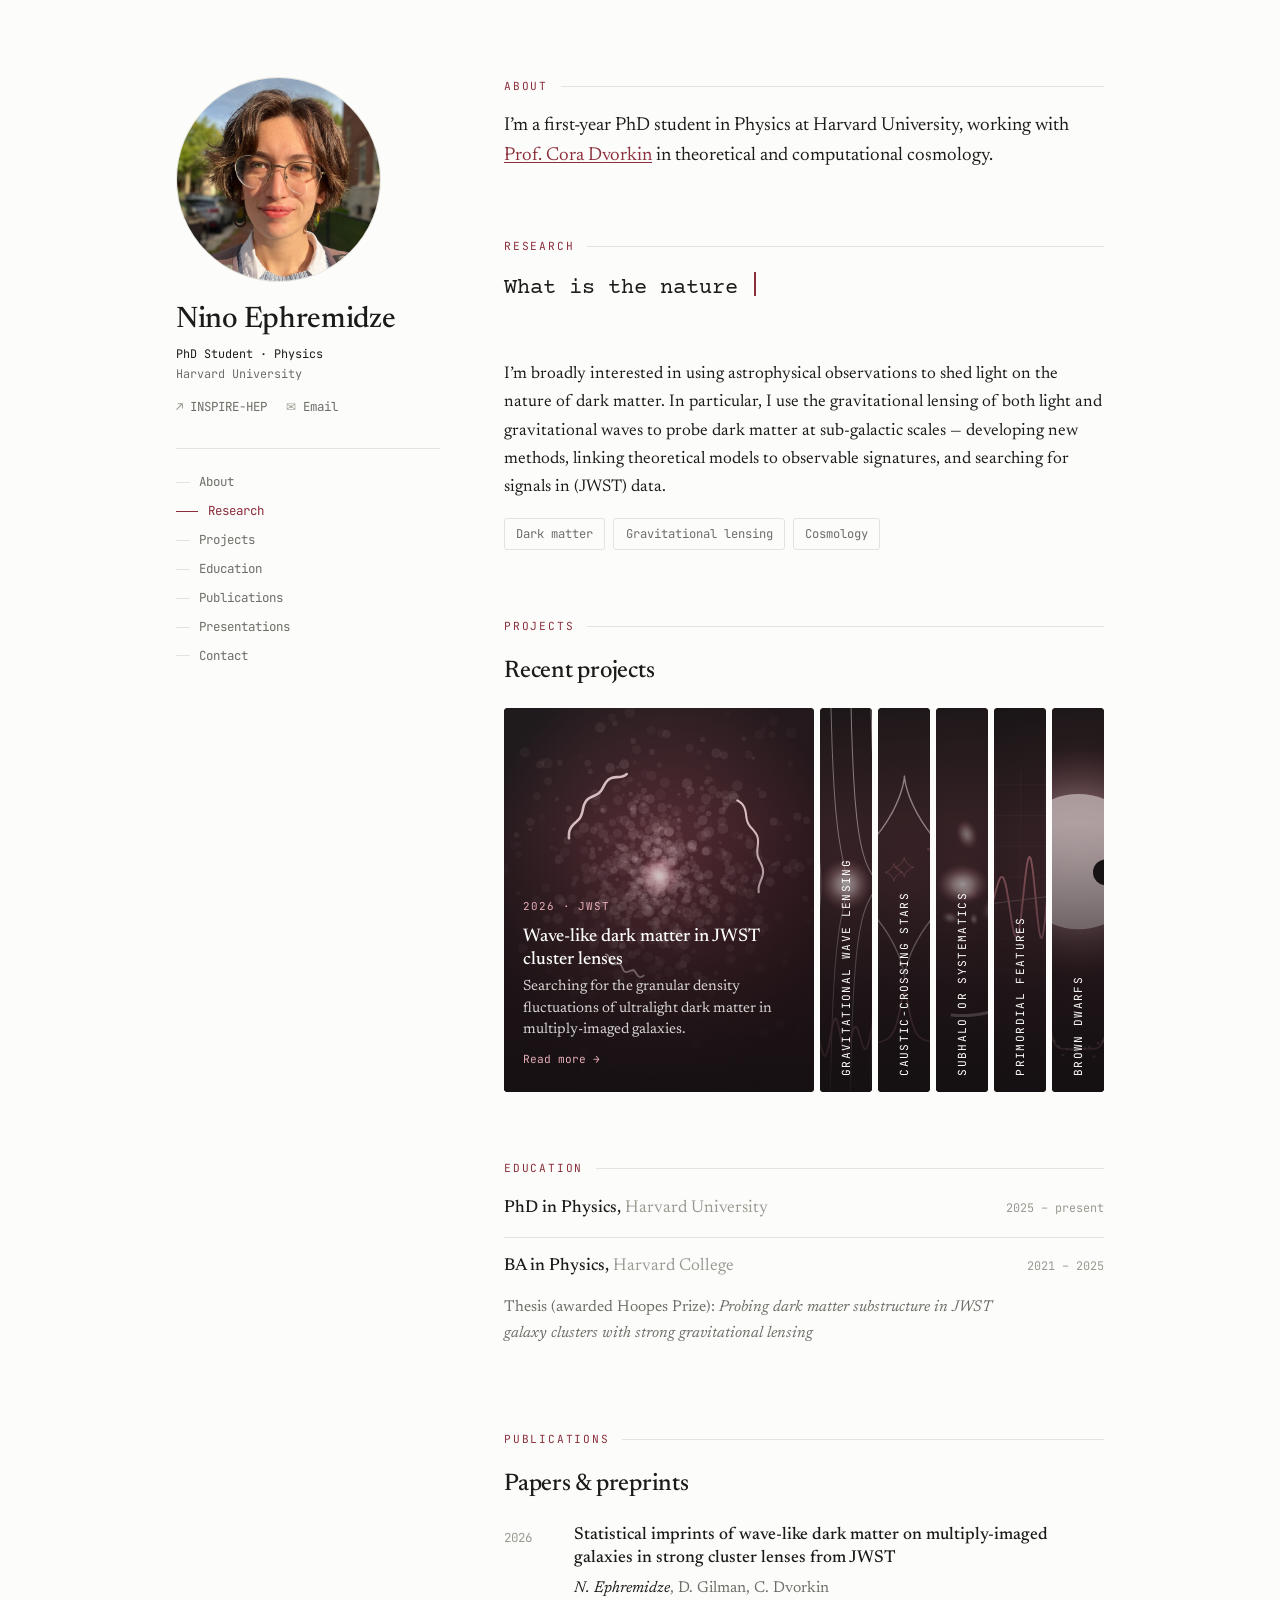
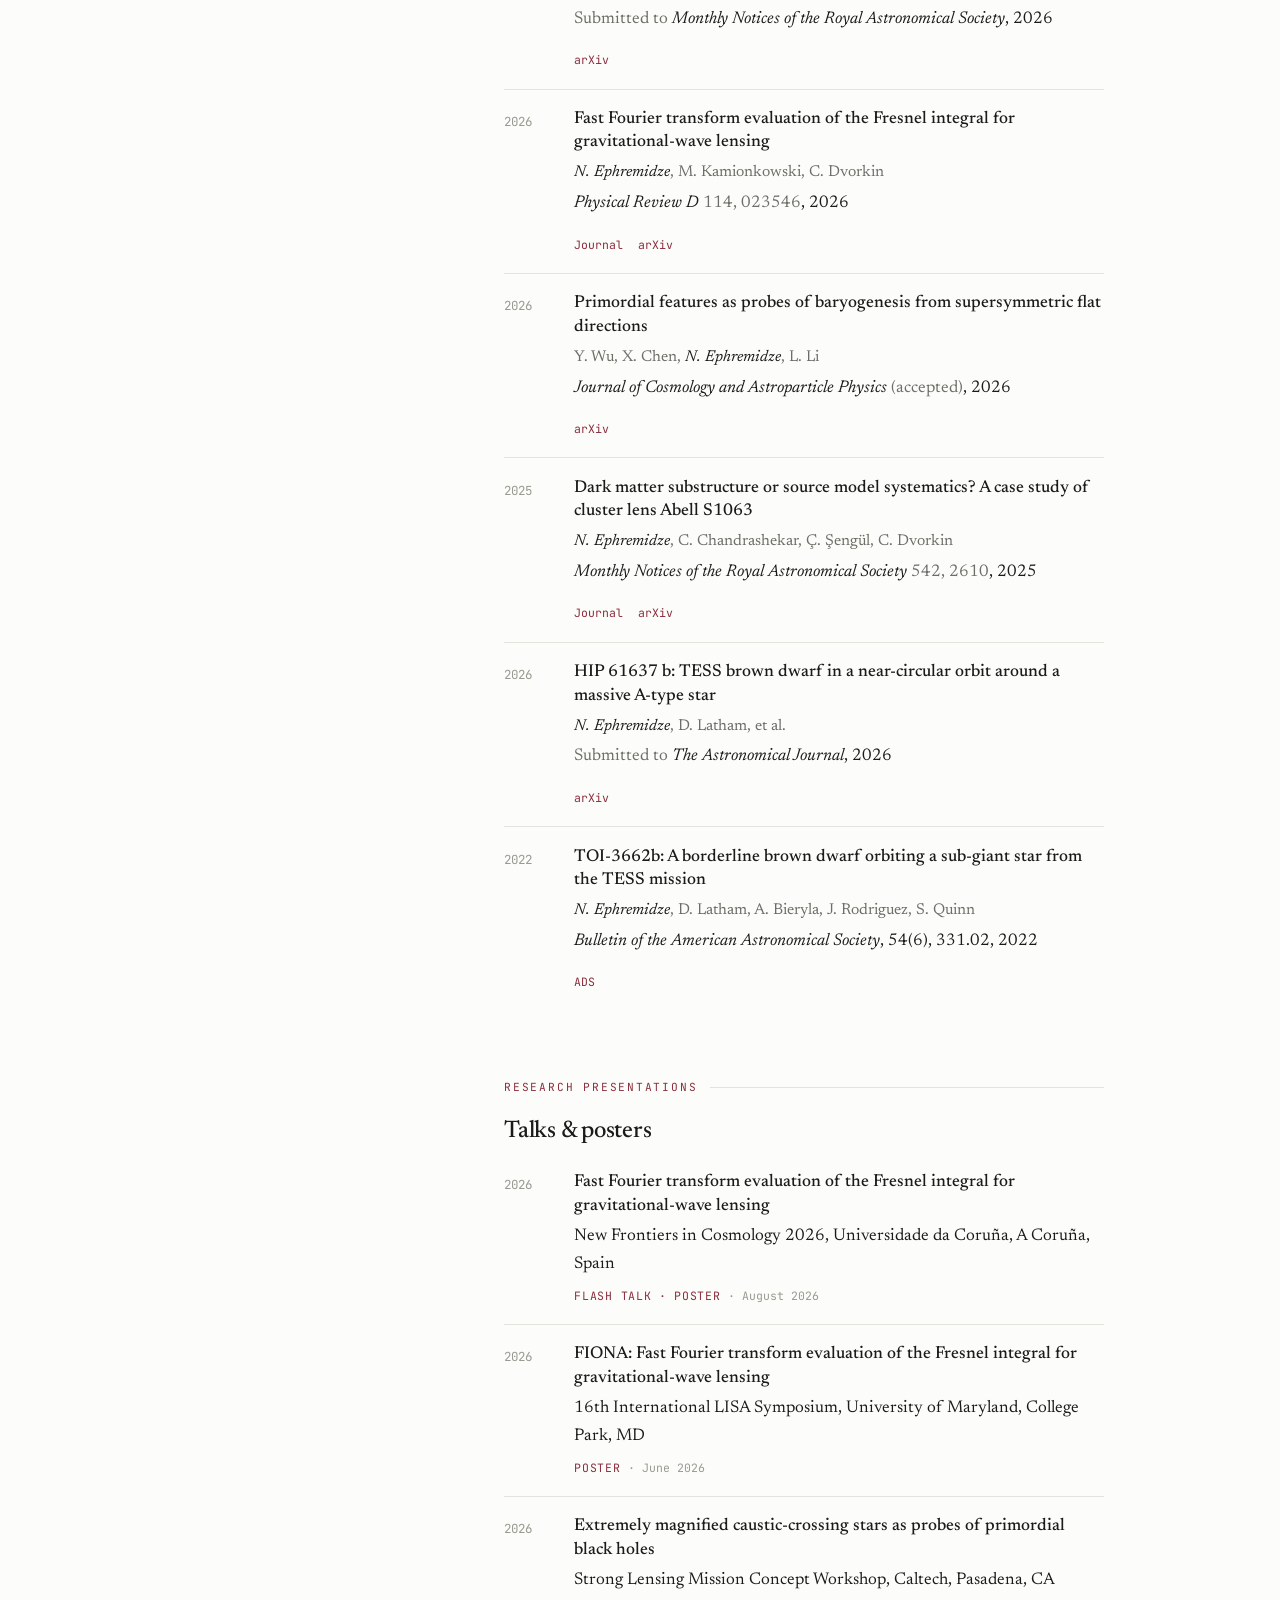
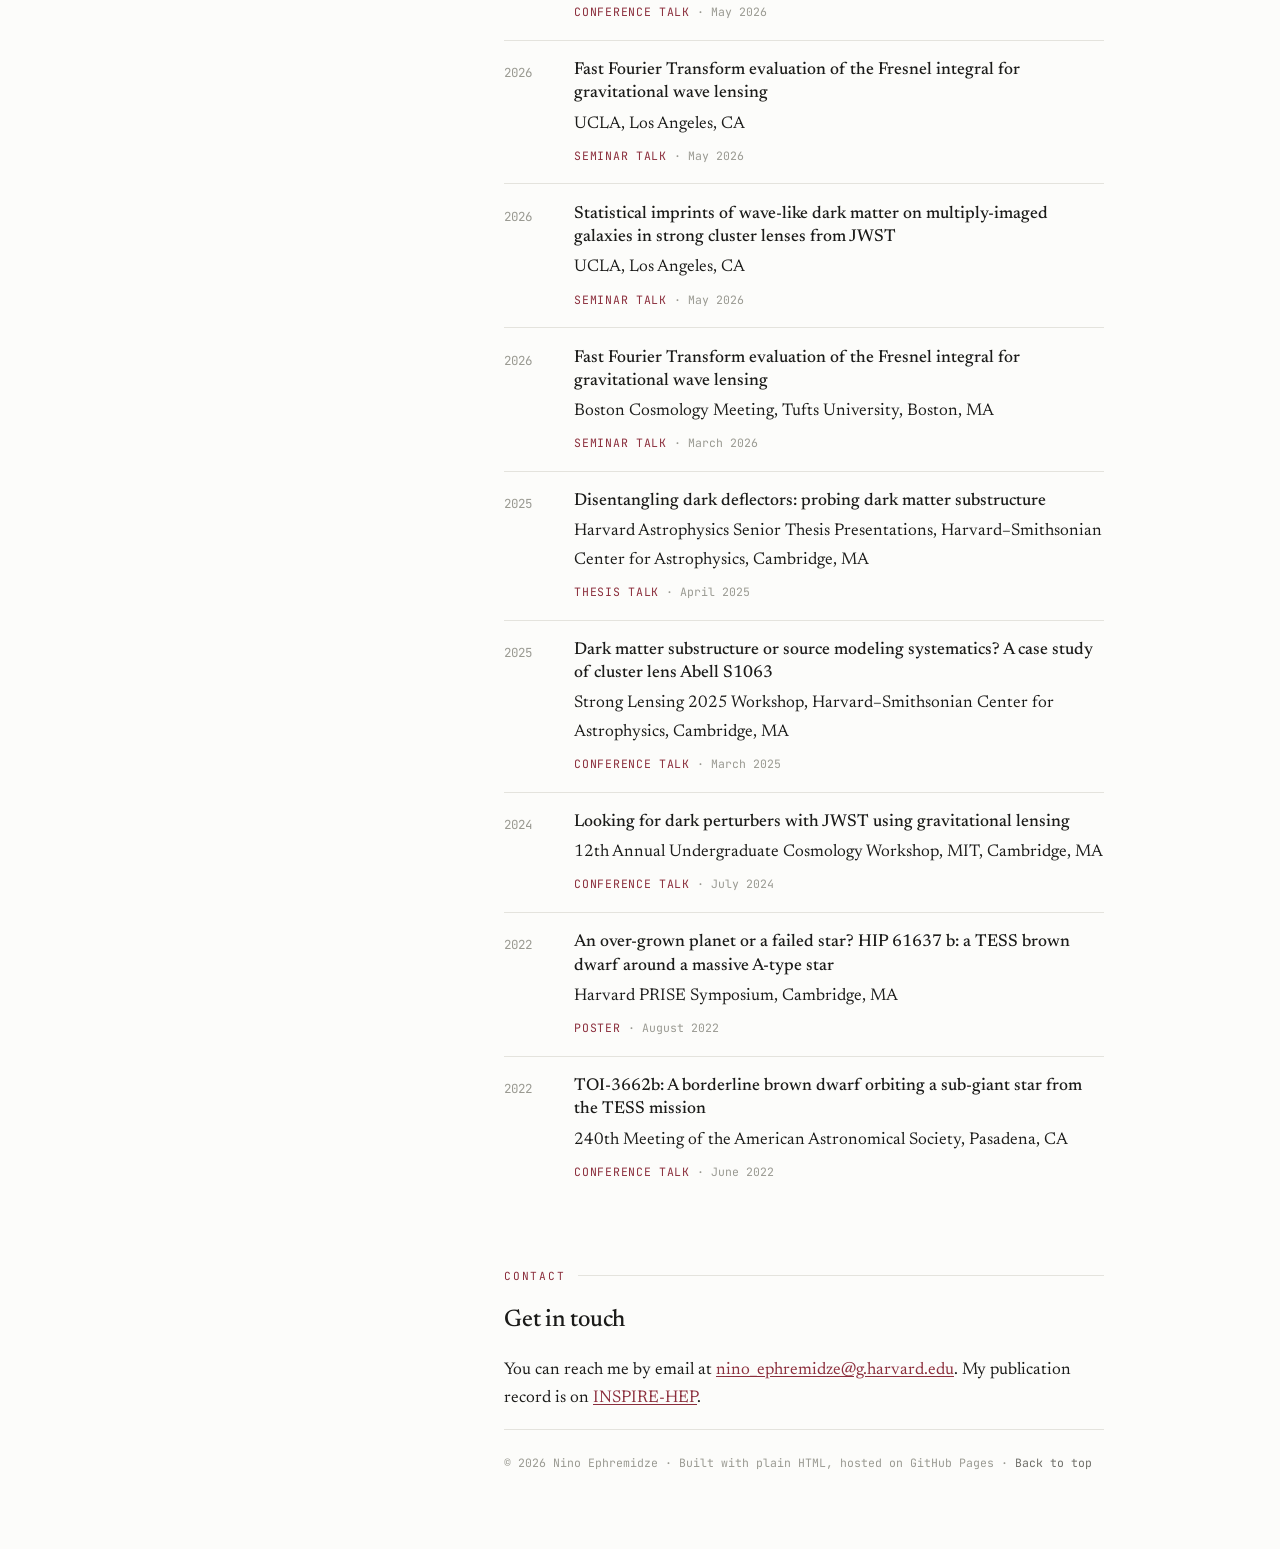
==== index.html @ 99cc33fd "Spell out gravitational wave lensing panel label Co-Authored-By: Claude Opus 5.5 <noreply@anthropic." ====
<!DOCTYPE html>
<!--
  ============================================================
  ACADEMIC WEBSITE  —  Nino Ephremidze
  Single-file, zero build step. Drop into a GitHub Pages repo.
  Search for "EDIT:" to find anything you may want to change.
  ============================================================
-->
<html lang="en">
<head>
<meta charset="utf-8">
<meta name="viewport" content="width=device-width, initial-scale=1">
<title>Nino Ephremidze</title>
<meta name="description" content="Nino Ephremidze — PhD student in Physics at Harvard University. Research in theoretical and computational cosmology: gravitational lensing, dark matter, and the early universe.">

<link rel="preconnect" href="https://fonts.googleapis.com">
<link rel="preconnect" href="https://fonts.gstatic.com" crossorigin>
<link href="https://fonts.googleapis.com/css2?family=Newsreader:ital,opsz,wght@0,6..72,400;0,6..72,500;0,6..72,600;1,6..72,400;1,6..72,500&family=JetBrains+Mono:wght@400;500&family=Courier+Prime:wght@400;700&display=swap" rel="stylesheet">

<style>
  :root{
    --paper:   #FCFCFA;
    --ink:     #1B1B19;
    --muted:   #6E6E68;
    --faint:   #9A9A92;
    --line:    #E4E3DD;
    --accent:  #8B2E3C;            /* garnet — change this to recolour the whole site */
    --accent-soft: rgba(139,46,60,.07);

    --serif: "Newsreader", Georgia, "Times New Roman", serif;
    --mono:  "JetBrains Mono", ui-monospace, "SFMono-Regular", Menlo, monospace;
    --type:  "Courier Prime", "Courier New", Courier, ui-monospace, monospace;

    --measure: 39rem;
    --gap: clamp(2rem, 5vw, 4.5rem);
  }

  *{ box-sizing:border-box; }

  html{ scroll-behavior:smooth; }
  @media (prefers-reduced-motion: reduce){ html{ scroll-behavior:auto; } }

  body{
    margin:0;
    background:var(--paper);
    color:var(--ink);
    font-family:var(--serif);
    font-size:1.0625rem;
    line-height:1.66;
    font-optical-sizing:auto;
    -webkit-font-smoothing:antialiased;
    text-rendering:optimizeLegibility;
  }

  a{ color:inherit; }

  .skip{
    position:absolute; left:-999px; top:0;
    background:var(--ink); color:var(--paper);
    padding:.6rem 1rem; z-index:20; border-radius:0 0 4px 0;
  }
  .skip:focus{ left:0; }

  /* ---------- layout ---------- */
  .layout{
    max-width:64rem;
    margin:0 auto;
    padding:clamp(2.5rem,6vw,5rem) clamp(1.5rem,5vw,3rem);
    display:grid;
    grid-template-columns:16.5rem 1fr;
    gap:var(--gap);
    align-items:start;
  }

  /* ---------- sidebar ---------- */
  .sidebar{
    position:sticky;
    top:clamp(2.5rem,6vw,5rem);
  }

  .avatar{
    width:12.8rem; height:12.8rem;   /* sized to match the name text width */
    border-radius:50%;
    margin-bottom:1.4rem;
    background:var(--accent-soft);
    border:1px solid var(--line);
    display:grid; place-items:center;
    overflow:hidden;
    color:var(--accent);
    font-size:2.4rem; font-weight:500;
    letter-spacing:.02em;
  }
  /* EDIT: to use a real photo, add photo.jpg to your repo and replace the
     <div class="avatar">NE</div> below with:
     <img class="avatar" src="nino_photo.jpg" alt="Nino Ephremidze"> */
  .avatar img{ width:100%; height:100%; object-fit:cover; }

  .name{
    font-size:1.85rem;
    font-weight:500;
    line-height:1.12;
    margin:0 0 .55rem;
    letter-spacing:-.01em;
  }
  .role{
    font-family:var(--mono);
    font-size:.74rem;
    line-height:1.5;
    color:var(--ink);
    margin:0;
  }
  .affil{
    font-family:var(--mono);
    font-size:.74rem;
    line-height:1.5;
    color:var(--muted);
    margin:.15rem 0 0;
  }

  .nav{
    margin:1.9rem 0 1.6rem;
    border-top:1px solid var(--line);
    padding-top:1.3rem;
    display:flex; flex-direction:column; gap:.15rem;
  }
  .nav a{
    font-family:var(--mono);
    font-size:.78rem;
    text-decoration:none;
    color:var(--muted);
    padding:.18rem 0;
    display:flex; align-items:center; gap:.6rem;
    transition:color .18s ease;
  }
  .nav a::before{
    content:""; width:.85rem; height:1px;
    background:var(--line); transition:all .18s ease;
  }
  .nav a:hover{ color:var(--ink); }
  .nav a.is-active{ color:var(--accent); }
  .nav a.is-active::before{ width:1.4rem; background:var(--accent); }

  .links{
    margin-top:.8rem;
    display:flex; flex-flow:row wrap; gap:.6rem 1.2rem;
  }
  .links a{
    font-family:var(--mono);
    font-size:.78rem;
    text-decoration:none;
    color:var(--muted);
    transition:color .18s ease;
    width:fit-content;
  }
  .links a:hover{ color:var(--accent); }
  .links a span{ color:var(--faint); }

  .cv-btn{
    margin-top:.4rem !important;
    flex-basis:100%;
    color:var(--accent) !important;
    border:1px solid var(--accent);
    border-radius:3px;
    padding:.4rem .8rem !important;
    text-align:center;
    transition:background .18s ease, color .18s ease !important;
  }
  .cv-btn:hover{ background:var(--accent); color:var(--paper) !important; }

  /* ---------- content ---------- */
  .content{ min-width:0; max-width:var(--measure); }

  .section{ margin-bottom:clamp(3rem,6vw,4.2rem); }
  .section:last-of-type{ margin-bottom:1rem; }

  .eyebrow{
    font-family:var(--mono);
    font-size:.7rem;
    letter-spacing:.16em;
    text-transform:uppercase;
    color:var(--accent);
    margin:0 0 1rem;
    display:flex; align-items:center; gap:.8rem;
  }
  .eyebrow::after{
    content:""; flex:1; height:1px;
    background:var(--line);
  }

  .section h2{
    font-size:1.5rem; font-weight:500;
    letter-spacing:-.01em;
    margin:0 0 1rem;
  }

  .content p{ margin:0 0 1rem; }
  .content p:last-child{ margin-bottom:0; }
  .lead{ font-size:1.18rem; line-height:1.55; }

  .content a.inline{ color:var(--accent); text-underline-offset:2px; }

  /* ---------- typewriter hero ---------- */
  .typewriter{
    font-family:var(--type);
    font-size:clamp(1.05rem, 2.9vw, 1.35rem);
    line-height:1.5;
    color:var(--ink);
    margin:0 0 1.2rem;
    min-height:4.6rem;          /* reserve ~2 lines so the paragraph doesn't jump */
  }
  .tw-caret{
    display:inline-block;
    width:2px; height:1.1em;
    background:var(--accent);
    margin-left:3px; vertical-align:-0.16em;
    animation:tw-blink 1.05s steps(1) infinite;
  }
  @keyframes tw-blink{ 50%{ opacity:0; } }
  @media (prefers-reduced-motion: reduce){ .tw-caret{ display:none; } }

  .interests{
    list-style:none; margin:1rem 0 0; padding:0;
    display:flex; flex-wrap:wrap; gap:.5rem;
  }
  .interests li{
    font-family:var(--mono); font-size:.76rem;
    border:1px solid var(--line); border-radius:3px;
    padding:.3rem .7rem; color:var(--muted);
  }

  /* ---------- publications (typeset bibliography) ---------- */
  .pub{
    display:grid;
    grid-template-columns:3.2rem 1fr;
    gap:1.2rem;
    padding:1.15rem 0;
    border-top:1px solid var(--line);
  }
  .pub:first-of-type{ border-top:none; padding-top:.2rem; }
  .pub .year{
    font-family:var(--mono); font-size:.78rem;
    color:var(--faint); padding-top:.25rem;
  }
  .pub .title{
    font-size:1.08rem; font-weight:500; line-height:1.35;
    margin:0 0 .3rem;
  }
  .pub .authors{ color:var(--muted); font-size:.98rem; margin:0 0 .3rem; }
  .pub .authors .me{ color:var(--ink); font-style:italic; }
  .pub .venue{ font-style:italic; color:var(--ink); }
  .pub .status{ color:var(--muted); }
  .pub .pub-links{ margin-top:.45rem; display:flex; flex-wrap:wrap; gap:.9rem; }
  .pub .pub-links a{
    font-family:var(--mono); font-size:.72rem;
    text-decoration:none; color:var(--accent);
    border-bottom:1px solid transparent; transition:border-color .15s ease;
  }
  .pub .pub-links a:hover{ border-color:var(--accent); }

  /* ---------- talks (reuse .pub grid) ---------- */
  .talk .event{ margin:0; color:var(--ink); }
  .talk .meta{
    font-family:var(--mono); font-size:.72rem;
    color:var(--faint); margin-top:.45rem;
  }
  .talk .meta .type{ color:var(--accent); letter-spacing:.06em; }

  /* ---------- dated entries (education, teaching, honors) ---------- */
  .entry{
    display:grid; grid-template-columns:1fr auto; gap:1rem 1.4rem;
    align-items:baseline;
    padding:1.05rem 0; border-top:1px solid var(--line);
  }
  .entry:first-of-type{ border-top:none; padding-top:.2rem; }
  .e-title{ font-size:1.08rem; font-weight:500; margin:0 0 .25rem; line-height:1.35; }
  .e-title .dim{ color:var(--faint); font-weight:400; }
  .e-sub{ color:var(--muted); font-size:.98rem; margin:0; }
  .e-sub + .e-sub{ margin-top:.2rem; }
  .e-date{
    font-family:var(--mono); font-size:.74rem; color:var(--faint);
    white-space:nowrap; text-align:right;
  }

  /* ---------- projects (hover accordion + detail dialog) ---------- */
  .projects{
    display:flex; gap:.4rem;
    height:24rem;
    margin-top:.4rem;
  }
  .proj{
    position:relative;
    flex:1 1 0;
    min-width:0;
    padding:0; border:0; margin:0;
    border-radius:4px;
    overflow:hidden;
    cursor:pointer;
    background:#1E1B1D;
    color:#FCFCFA;
    font:inherit; text-align:left;
    transition:flex-grow .5s cubic-bezier(.3,.7,.2,1);
  }
  .proj.is-open{ flex-grow:6; }
  .proj img{
    position:absolute; inset:0;
    width:100%; height:100%; object-fit:cover;
    transition:transform .6s ease, filter .4s ease;
    filter:saturate(.7) brightness(.75);
  }
  .proj.is-open img{ filter:none; transform:scale(1.03); }
  .proj::after{                     /* scrim so the caption stays legible */
    content:""; position:absolute; inset:0;
    background:linear-gradient(to top, rgba(20,16,18,.92) 0%, rgba(20,16,18,.35) 45%, rgba(20,16,18,0) 70%);
  }
  .proj-label{                      /* vertical title shown while collapsed */
    position:absolute; left:50%; bottom:1rem; z-index:1;
    transform:translateX(-50%) rotate(180deg);
    writing-mode:vertical-rl;
    font-family:var(--mono); font-size:.7rem; letter-spacing:.12em; text-transform:uppercase;
    white-space:nowrap;
    transition:opacity .25s ease;
  }
  .proj.is-open .proj-label{ opacity:0; }
  .proj-cap{
    position:absolute; left:0; right:0; bottom:0; z-index:1;
    padding:1.1rem 1.2rem;
    width:max(19rem, 100%);         /* keeps text from reflowing while the panel widens */
    opacity:0; transform:translateY(8px);
    transition:opacity .2s ease, transform .2s ease;
  }
  .proj.is-open .proj-cap{ opacity:1; transform:none; transition-delay:.18s; }
  .proj-cap .p-year{ font-family:var(--mono); font-size:.68rem; color:#E7AEB7; letter-spacing:.08em; }
  .proj-cap .p-title{ display:block; font-size:1.15rem; font-weight:500; line-height:1.25; margin:.2rem 0 .35rem; }
  .proj-cap .p-teaser{ display:block; font-size:.92rem; line-height:1.45; color:rgba(252,252,250,.82); }
  .proj-cap .p-more{ display:inline-block; margin-top:.6rem; font-family:var(--mono); font-size:.7rem; color:#E7AEB7; }

  .proj-dialog{
    width:min(40rem, calc(100vw - 2rem));
    max-height:calc(100vh - 2rem);
    padding:0; border:1px solid var(--line); border-radius:6px;
    background:var(--paper); color:var(--ink);
    box-shadow:0 20px 60px rgba(0,0,0,.25);
  }
  .proj-dialog::backdrop{ background:rgba(27,27,25,.55); }
  .proj-dialog[open]{ animation:dlg-in .25s ease; }
  @keyframes dlg-in{ from{ opacity:0; transform:translateY(12px); } }
  .proj-dialog .d-img{ display:block; width:100%; aspect-ratio:16/8; object-fit:cover; background:#1E1B1D; }
  .proj-dialog .d-body{ padding:1.5rem 1.7rem 1.8rem; }
  .proj-dialog .d-year{ font-family:var(--mono); font-size:.7rem; letter-spacing:.12em; color:var(--accent); text-transform:uppercase; margin:0 0 .4rem; }
  .proj-dialog h3{ font-size:1.4rem; font-weight:500; line-height:1.25; margin:0 0 .9rem; }
  .proj-dialog p{ margin:0 0 .9rem; }
  .proj-dialog .pub-links{ display:flex; flex-wrap:wrap; gap:.9rem; margin-top:1.1rem; }
  .proj-dialog .pub-links a{ font-family:var(--mono); font-size:.74rem; text-decoration:none; color:var(--accent); border-bottom:1px solid transparent; }
  .proj-dialog .pub-links a:hover{ border-color:var(--accent); }
  .d-close{
    position:absolute; top:.7rem; right:.7rem;
    width:2.1rem; height:2.1rem; border-radius:50%;
    border:0; background:rgba(20,16,18,.6); color:#FCFCFA;
    font-size:1.2rem; line-height:1; cursor:pointer;
  }
  .d-close:hover{ background:var(--accent); }

  @media (prefers-reduced-motion: reduce){
    .proj, .proj img, .proj-cap{ transition:none; }
    .proj-dialog[open]{ animation:none; }
  }

  /* ---------- footer ---------- */
  .foot{
    border-top:1px solid var(--line);
    padding-top:1.4rem;
    font-family:var(--mono); font-size:.72rem; color:var(--faint);
  }
  .foot a{ color:var(--muted); text-decoration:none; }
  .foot a:hover{ color:var(--accent); }

  /* ---------- reveal on load ---------- */
  .reveal{ opacity:0; transform:translateY(10px); }
  .reveal.in{ opacity:1; transform:none; transition:opacity .6s ease, transform .6s ease; }
  @media (prefers-reduced-motion: reduce){
    .reveal,.reveal.in{ opacity:1; transform:none; transition:none; }
  }

  :focus-visible{ outline:2px solid var(--accent); outline-offset:3px; border-radius:2px; }

  /* ---------- responsive ---------- */
  @media (max-width:760px){
    .layout{ grid-template-columns:1fr; gap:2.5rem; }
    .sidebar{ position:static; }
    .nav{ flex-flow:row wrap; gap:.2rem 1.1rem; }
    .nav a::before{ display:none; }
    .nav a.is-active::before{ display:none; }
    .content{ max-width:none; }
    .pub{ grid-template-columns:1fr; gap:.2rem; }
    .pub .year{ padding-top:0; }
    .entry{ grid-template-columns:1fr; gap:.35rem; }
    .e-date{ text-align:left; }
    /* phones: stack panels as banners, tap opens the detail */
    .projects{ flex-direction:column; height:auto; }
    .proj{ flex:none; height:8.5rem; }
    .proj img{ filter:none; }
    .proj-label{ display:none; }
    .proj-cap{ opacity:1; transform:none; width:100%; padding:.9rem 1rem; }
    .proj-cap .p-teaser{ display:none; }
  }
</style>
</head>
<body>
<a class="skip" href="#about">Skip to content</a>

<div class="layout">

  <!-- ============== SIDEBAR ============== -->
  <aside class="sidebar reveal">
    <img class="avatar" src="nino_photo.jpg?v=4" alt="Nino Ephremidze">

    <h1 class="name">Nino Ephremidze</h1>
    <p class="role">PhD Student · Physics</p>
    <p class="affil">Harvard University</p>

    <div class="links">
      <a href="https://inspirehep.net/authors/2894681"><span>&#8599;</span> INSPIRE-HEP</a>
      <a href="mailto:nino_ephremidze@g.harvard.edu"><span>&#9993;</span> Email</a>
      <!-- EDIT: to add a CV, put cv.pdf in the repo and uncomment the line below.
      <a class="cv-btn" href="cv.pdf">Download CV</a> -->
    </div>

    <nav class="nav" aria-label="Sections">
      <a href="#about">About</a>
      <a href="#research">Research</a>
      <a href="#projects">Projects</a>
      <a href="#education">Education</a>
      <a href="#publications">Publications</a>
      <a href="#talks">Presentations</a>
      <a href="#contact">Contact</a>
    </nav>
  </aside>

  <!-- ============== CONTENT ============== -->
  <main class="content">

    <section class="section reveal" id="about">
      <p class="eyebrow">About</p>
      <!-- EDIT: I drafted this from your papers — please adjust to taste. -->
      <p class="lead">I’m a first-year PhD student in Physics at Harvard University,
        working with <a class="inline" href="https://dvorkin.physics.harvard.edu/">Prof. Cora Dvorkin</a>
        in theoretical and computational cosmology.</p>
    </section>

    <section class="section reveal" id="research">
      <p class="eyebrow">Research</p>
      <p class="typewriter"><span id="tw-text"></span><span class="tw-caret" aria-hidden="true"></span></p>
      <p>I’m broadly interested in using astrophysical observations to shed light
        on the nature of dark matter. In particular, I use the gravitational
        lensing of both light and gravitational waves to probe dark matter
        at sub-galactic scales — developing new methods, linking
        theoretical models to observable signatures, and searching for signals in 
        (JWST) data.</p>
      <ul class="interests">
        <li>Dark matter</li>
        <li>Gravitational lensing</li>
        <li>Cosmology</li>
      </ul>
    </section>

    <section class="section reveal" id="projects">
      <p class="eyebrow">Projects</p>
      <h2>Recent projects</h2>
      <!-- EDIT: each project is one <button class="proj"> block.
           - The image: swap src for your own figure (e.g. images/projects/my-figure.png).
           - The caption (year / title / teaser) shows when the panel expands.
           - The <template class="proj-detail"> holds the text shown when it's clicked.
           I drafted these from your paper titles — please check the physics wording. -->
      <div class="projects">

        <button class="proj is-open" type="button">
          <img src="images/projects/wave-dark-matter.svg" alt="Granular wave dark matter halo lensing background galaxies into arcs">
          <span class="proj-label">Wave dark matter</span>
          <span class="proj-cap">
            <span class="p-year">2026 · JWST</span>
            <span class="p-title">Wave-like dark matter in JWST cluster lenses</span>
            <span class="p-teaser">Searching for the granular density fluctuations of ultralight dark matter in multiply-imaged galaxies.</span>
            <span class="p-more">Read more →</span>
          </span>
          <template class="proj-detail">
            <p>If dark matter is an ultralight boson, galactic halos are not smooth: wave
              interference fills them with order-unity density fluctuations, or “granules”,
              on the scale of the particle’s de Broglie wavelength.</p>
            <p>These fluctuations perturb the lensing potential of galaxy clusters and leave
              statistical imprints on the multiple images of strongly lensed background
              galaxies. In this project we model those imprints and confront them with
              strong cluster lenses observed by JWST.</p>
            <p>With D. Gilman and C. Dvorkin.</p>
            <div class="pub-links"><a href="https://arxiv.org/abs/2605.30649">arXiv</a></div>
          </template>
        </button>

        <button class="proj" type="button">
          <img src="images/projects/gw-lensing.svg" alt="Gravitational wavefronts bending around a point mass, with a chirp waveform below">
          <span class="proj-label">Gravitational wave lensing</span>
          <span class="proj-cap">
            <span class="p-year">2026 · Phys. Rev. D</span>
            <span class="p-title">FIONA: fast wave-optics lensing of gravitational waves</span>
            <span class="p-teaser">Evaluating the Fresnel diffraction integral with fast Fourier transforms.</span>
            <span class="p-more">Read more →</span>
          </span>
          <template class="proj-detail">
            <p>When a gravitational wave’s wavelength is comparable to the size of the lens,
              geometric optics breaks down and the lensing amplification is given by a
              highly oscillatory Fresnel integral that is expensive to compute.</p>
            <p>FIONA evaluates this integral with fast Fourier transforms, making
              wave-optics predictions fast enough to use for general lens models — a step
              toward using lensed gravitational waves to probe dark matter on small scales.</p>
            <p>With M. Kamionkowski and C. Dvorkin. Presented at the LISA Symposium and
              New Frontiers in Cosmology 2026.</p>
            <div class="pub-links">
              <a href="https://journals.aps.org/prd/abstract/10.1103/lqvv-fr8y">Journal</a>
              <a href="https://arxiv.org/abs/2603.12333">arXiv</a>
            </div>
          </template>
        </button>

        <button class="proj" type="button">
          <img src="images/projects/caustic-stars.svg" alt="A cluster caustic broken into micro-caustics, with a magnified star and its light curve">
          <span class="proj-label">Caustic-crossing stars</span>
          <span class="proj-cap">
            <span class="p-year">2026 · Ongoing</span>
            <span class="p-title">Caustic-crossing stars as probes of primordial black holes</span>
            <span class="p-teaser">Using individual stars magnified thousands of times to look for compact dark matter.</span>
            <span class="p-more">Read more →</span>
          </span>
          <template class="proj-detail">
            <p>Near the critical curves of galaxy clusters, individual background stars can be
              magnified by factors of thousands. Compact objects in the lens — such as
              primordial black holes — break the smooth caustic into a network of
              micro-caustics, changing how often these events happen and what their light
              curves look like.</p>
            <p>This project asks how well observations of extremely magnified stars can
              constrain primordial black holes as a component of dark matter.</p>
            <p>Presented at the Strong Lensing Mission Concept Workshop, Caltech, 2026.</p>
          </template>
        </button>

        <button class="proj" type="button">
          <img src="images/projects/abell-s1063.svg" alt="Cluster galaxies surrounded by lensed arcs, one with a small perturbation">
          <span class="proj-label">Subhalo or systematics</span>
          <span class="proj-cap">
            <span class="p-year">2025 · MNRAS</span>
            <span class="p-title">Dark matter substructure or source systematics?</span>
            <span class="p-teaser">A case study of the JWST cluster lens Abell S1063.</span>
            <span class="p-more">Read more →</span>
          </span>
          <template class="proj-detail">
            <p>Small dark matter subhalos leave subtle distortions in strongly lensed arcs. But
              an overly simple model of the background galaxy’s light can produce residuals
              that mimic exactly that signal.</p>
            <p>Using the cluster Abell S1063 as a case study, we examine how dark matter
              substructure and source-modelling systematics can be disentangled. This work
              grew out of my senior thesis, which received a Hoopes Prize.</p>
            <p>With C. Chandrashekar, Ç. Şengül and C. Dvorkin.</p>
            <div class="pub-links">
              <a href="https://academic.oup.com/mnras/article/542/3/2610/8240274">Journal</a>
              <a href="https://arxiv.org/abs/2502.18571">arXiv</a>
            </div>
          </template>
        </button>

        <button class="proj" type="button">
          <img src="images/projects/primordial-features.svg" alt="A primordial power spectrum with a localized oscillatory feature">
          <span class="proj-label">Primordial features</span>
          <span class="proj-cap">
            <span class="p-year">2026 · JCAP</span>
            <span class="p-title">Primordial features as probes of baryogenesis</span>
            <span class="p-teaser">Oscillatory signatures from supersymmetric flat directions during inflation.</span>
            <span class="p-more">Read more →</span>
          </span>
          <template class="proj-detail">
            <p>In supersymmetric theories, scalar fields along “flat directions” can generate
              the matter–antimatter asymmetry of the universe. The dynamics of these fields
              during inflation can imprint features on the primordial fluctuations.</p>
            <p>This project studies those features as an observational window onto
              baryogenesis.</p>
            <p>With Y. Wu, X. Chen and L. Li.</p>
            <div class="pub-links"><a href="https://arxiv.org/abs/2602.08781">arXiv</a></div>
          </template>
        </button>

        <button class="proj" type="button">
          <img src="images/projects/brown-dwarfs.svg" alt="A brown dwarf transiting a bright star, with the transit light curve below">
          <span class="proj-label">Brown dwarfs</span>
          <span class="proj-cap">
            <span class="p-year">2022–2026 · TESS</span>
            <span class="p-title">Transiting brown dwarfs from TESS</span>
            <span class="p-teaser">Characterizing objects on the boundary between planets and stars.</span>
            <span class="p-more">Read more →</span>
          </span>
          <template class="proj-detail">
            <p>Brown dwarfs sit between the most massive planets and the least massive stars.
              Working with D. Latham at the Center for Astrophysics, I characterized brown
              dwarfs discovered by the TESS mission using ground-based follow-up
              observations.</p>
            <p>TOI-3662b is a borderline brown dwarf orbiting a subgiant star; HIP 61637 b is a
              brown dwarf in a near-circular orbit around a massive A-type star.</p>
            <div class="pub-links">
              <a href="https://arxiv.org/abs/2608.03094">HIP 61637 b (arXiv)</a>
              <a href="https://ui.adsabs.harvard.edu/abs/2022AAS...24033102E">TOI-3662b (ADS)</a>
            </div>
          </template>
        </button>

      </div>

      <dialog class="proj-dialog" id="proj-dialog" aria-labelledby="d-title">
        <button class="d-close" type="button" aria-label="Close">×</button>
        <img class="d-img" src="" alt="">
        <div class="d-body">
          <p class="d-year"></p>
          <h3 id="d-title"></h3>
          <div class="d-text"></div>
        </div>
      </dialog>
    </section>

    <section class="section reveal" id="education">
      <p class="eyebrow">Education</p>

      <div class="entry">
        <div>
          <p class="e-title">PhD in Physics, <span class="dim">Harvard University</span></p>
        </div>
        <div class="e-date">2025 – present</div>
      </div>

      <div class="entry">
        <div>
          <p class="e-title">BA in Physics, <span class="dim">Harvard College</span></p>
          <p class="e-sub">Thesis (awarded Hoopes Prize): <em>Probing dark matter substructure in JWST galaxy clusters with strong gravitational lensing</em></p>
        </div>
        <div class="e-date">2021 – 2025</div>
      </div>
    </section>

    <section class="section reveal" id="publications">
      <p class="eyebrow">Publications</p>
      <h2>Papers &amp; preprints</h2>

      <article class="pub">
        <div class="year">2026</div>
        <div>
          <p class="title">Statistical imprints of wave-like dark matter on multiply-imaged galaxies in strong cluster lenses from JWST</p>
          <p class="authors"><span class="me">N. Ephremidze</span>, D. Gilman, C. Dvorkin</p>
          <p><span class="status">Submitted to</span> <span class="venue">Monthly Notices of the Royal Astronomical Society</span>, 2026</p>
          <div class="pub-links">
            <a href="https://arxiv.org/abs/2605.30649">arXiv</a>
          </div>
        </div>
      </article>

      <article class="pub">
        <div class="year">2026</div>
        <div>
          <p class="title">Fast Fourier transform evaluation of the Fresnel integral for gravitational-wave lensing</p>
          <p class="authors"><span class="me">N. Ephremidze</span>, M. Kamionkowski, C. Dvorkin</p>
          <p><span class="venue">Physical Review D</span> <span class="status">114, 023546</span>, 2026</p>
          <div class="pub-links">
            <a href="https://journals.aps.org/prd/abstract/10.1103/lqvv-fr8y">Journal</a>
            <a href="https://arxiv.org/abs/2603.12333">arXiv</a>
          </div>
        </div>
      </article>

      <article class="pub">
        <div class="year">2026</div>
        <div>
          <p class="title">Primordial features as probes of baryogenesis from supersymmetric flat directions</p>
          <p class="authors">Y. Wu, X. Chen, <span class="me">N. Ephremidze</span>, L. Li</p>
          <p><span class="venue">Journal of Cosmology and Astroparticle Physics</span> <span class="status">(accepted)</span>, 2026</p>
          <div class="pub-links">
            <a href="https://arxiv.org/abs/2602.08781">arXiv</a>
          </div>
        </div>
      </article>

      <article class="pub">
        <div class="year">2025</div>
        <div>
          <p class="title">Dark matter substructure or source model systematics? A case study of cluster lens Abell S1063</p>
          <p class="authors"><span class="me">N. Ephremidze</span>, C. Chandrashekar, Ç. Şengül, C. Dvorkin</p>
          <p><span class="venue">Monthly Notices of the Royal Astronomical Society</span> <span class="status">542, 2610</span>, 2025</p>
          <div class="pub-links">
            <a href="https://academic.oup.com/mnras/article/542/3/2610/8240274">Journal</a>
            <a href="https://arxiv.org/abs/2502.18571">arXiv</a>
          </div>
        </div>
      </article>

      <article class="pub">
        <div class="year">2026</div>
        <div>
          <p class="title">HIP 61637 b: TESS brown dwarf in a near-circular orbit around a massive A-type star</p>
          <p class="authors"><span class="me">N. Ephremidze</span>, D. Latham, et al.</p>
          <p><span class="status">Submitted to</span> <span class="venue">The Astronomical Journal</span>, 2026</p>
          <div class="pub-links">
            <a href="https://arxiv.org/abs/2608.03094">arXiv</a>
          </div>
        </div>
      </article>

      <article class="pub">
        <div class="year">2022</div>
        <div>
          <p class="title">TOI-3662b: A borderline brown dwarf orbiting a sub-giant star from the TESS mission</p>
          <p class="authors"><span class="me">N. Ephremidze</span>, D. Latham, A. Bieryla, J. Rodriguez, S. Quinn</p>
          <p><span class="venue">Bulletin of the American Astronomical Society</span>, 54(6), 331.02, 2022</p>
          <div class="pub-links">
            <a href="https://ui.adsabs.harvard.edu/abs/2022AAS...24033102E">ADS</a>
          </div>
        </div>
      </article>
    </section>

    <section class="section reveal" id="talks">
      <p class="eyebrow">Research presentations</p>
      <h2>Talks &amp; posters</h2>

      <article class="pub talk">
        <div class="year">2026</div>
        <div>
          <p class="title">Fast Fourier transform evaluation of the Fresnel integral for gravitational-wave lensing</p>
          <p class="event">New Frontiers in Cosmology 2026, Universidade da Coruña, A Coruña, Spain</p>
          <div class="meta"><span class="type">FLASH TALK · POSTER</span> · August 2026</div>
        </div>
      </article>

      <article class="pub talk">
        <div class="year">2026</div>
        <div>
          <p class="title">FIONA: Fast Fourier transform evaluation of the Fresnel integral for gravitational-wave lensing</p>
          <p class="event">16th International LISA Symposium, University of Maryland, College Park, MD</p>
          <div class="meta"><span class="type">POSTER</span> · June 2026</div>
        </div>
      </article>

      <article class="pub talk">
        <div class="year">2026</div>
        <div>
          <p class="title">Extremely magnified caustic-crossing stars as probes of primordial black holes</p>
          <p class="event">Strong Lensing Mission Concept Workshop, Caltech, Pasadena, CA</p>
          <div class="meta"><span class="type">CONFERENCE TALK</span> · May 2026</div>
        </div>
      </article>

      <article class="pub talk">
        <div class="year">2026</div>
        <div>
          <p class="title">Fast Fourier Transform evaluation of the Fresnel integral for gravitational wave lensing</p>
          <p class="event">UCLA, Los Angeles, CA</p>
          <div class="meta"><span class="type">SEMINAR TALK</span> · May 2026</div>
        </div>
      </article>

      <article class="pub talk">
        <div class="year">2026</div>
        <div>
          <p class="title">Statistical imprints of wave-like dark matter on multiply-imaged galaxies in strong cluster lenses from JWST</p>
          <p class="event">UCLA, Los Angeles, CA</p>
          <div class="meta"><span class="type">SEMINAR TALK</span> · May 2026</div>
        </div>
      </article>

      <article class="pub talk">
        <div class="year">2026</div>
        <div>
          <p class="title">Fast Fourier Transform evaluation of the Fresnel integral for gravitational wave lensing</p>
          <p class="event">Boston Cosmology Meeting, Tufts University, Boston, MA</p>
          <div class="meta"><span class="type">SEMINAR TALK</span> · March 2026</div>
        </div>
      </article>

      <article class="pub talk">
        <div class="year">2025</div>
        <div>
          <p class="title">Disentangling dark deflectors: probing dark matter substructure</p>
          <p class="event">Harvard Astrophysics Senior Thesis Presentations, Harvard–Smithsonian Center for Astrophysics, Cambridge, MA</p>
          <div class="meta"><span class="type">THESIS TALK</span> · April 2025</div>
        </div>
      </article>

      <article class="pub talk">
        <div class="year">2025</div>
        <div>
          <p class="title">Dark matter substructure or source modeling systematics? A case study of cluster lens Abell S1063</p>
          <p class="event">Strong Lensing 2025 Workshop, Harvard–Smithsonian Center for Astrophysics, Cambridge, MA</p>
          <div class="meta"><span class="type">CONFERENCE TALK</span> · March 2025</div>
        </div>
      </article>

      <article class="pub talk">
        <div class="year">2024</div>
        <div>
          <p class="title">Looking for dark perturbers with JWST using gravitational lensing</p>
          <p class="event">12th Annual Undergraduate Cosmology Workshop, MIT, Cambridge, MA</p>
          <div class="meta"><span class="type">CONFERENCE TALK</span> · July 2024</div>
        </div>
      </article>

      <article class="pub talk">
        <div class="year">2022</div>
        <div>
          <p class="title">An over-grown planet or a failed star? HIP 61637 b: a TESS brown dwarf around a massive A-type star</p>
          <p class="event">Harvard PRISE Symposium, Cambridge, MA</p>
          <div class="meta"><span class="type">POSTER</span> · August 2022</div>
        </div>
      </article>

      <article class="pub talk">
        <div class="year">2022</div>
        <div>
          <p class="title">TOI-3662b: A borderline brown dwarf orbiting a sub-giant star from the TESS mission</p>
          <p class="event">240th Meeting of the American Astronomical Society, Pasadena, CA</p>
          <div class="meta"><span class="type">CONFERENCE TALK</span> · June 2022</div>
        </div>
      </article>
    </section>

    <section class="section reveal" id="contact">
      <p class="eyebrow">Contact</p>
      <h2>Get in touch</h2>
      <p>You can reach me by email at
        <a class="inline" href="mailto:nino_ephremidze@g.harvard.edu">nino_ephremidze@g.harvard.edu</a>.
        My publication record is on
        <a class="inline" href="https://inspirehep.net/authors/2894681">INSPIRE-HEP</a>.</p>
    </section>

    <footer class="foot">
      © 2026 Nino Ephremidze · Built with plain HTML, hosted on GitHub Pages ·
      <a href="#about">Back to top</a>
    </footer>

  </main>
</div>

<script>
  const links = [...document.querySelectorAll('.nav a')];
  const map = new Map(links.map(a => [a.getAttribute('href').slice(1), a]));
  const spy = new IntersectionObserver((entries) => {
    entries.forEach(e => {
      if (e.isIntersecting){
        links.forEach(a => a.classList.remove('is-active'));
        map.get(e.target.id)?.classList.add('is-active');
      }
    });
  }, { rootMargin: '-20% 0px -70% 0px' });
  document.querySelectorAll('.section').forEach(s => spy.observe(s));

  const reduce = matchMedia('(prefers-reduced-motion: reduce)').matches;
  document.querySelectorAll('.reveal').forEach((el, i) => {
    if (reduce){ el.classList.add('in'); return; }
    setTimeout(() => el.classList.add('in'), 80 + i * 90);
  });

  // Projects — the hovered (or focused) panel widens and stays open until
  // another one is hovered; clicking opens the detail dialog.
  (function(){
    const panels = [...document.querySelectorAll('.proj')];
    const dlg = document.getElementById('proj-dialog');
    if (!panels.length || !dlg) return;
    const open = p => panels.forEach(q => q.classList.toggle('is-open', q === p));
    panels.forEach(p => {
      p.addEventListener('mouseenter', () => open(p));
      p.addEventListener('focus', () => open(p));
      p.addEventListener('click', () => {
        const img = p.querySelector('img');
        dlg.querySelector('.d-img').src = img.src;
        dlg.querySelector('.d-img').alt = img.alt;
        dlg.querySelector('.d-year').textContent = p.querySelector('.p-year').textContent;
        dlg.querySelector('h3').textContent = p.querySelector('.p-title').textContent;
        dlg.querySelector('.d-text').replaceChildren(p.querySelector('.proj-detail').content.cloneNode(true));
        dlg.showModal();
        dlg.scrollTop = 0;
      });
    });
    dlg.querySelector('.d-close').addEventListener('click', () => dlg.close());
    dlg.addEventListener('click', e => { if (e.target === dlg) dlg.close(); });  // backdrop
  })();

  // Typewriter hero — types each line, pauses, then deletes before the next.
  // A line can keep part of the previous one: `keep` is how many leading
  // characters stay on screen before the rest is retyped. That's how the third
  // line keeps "How can we probe it with " and just swaps the ending.
  // EDIT: change the lines, the STEM, or the keep values below.
  (function(){
    const tw = document.getElementById('tw-text');
    if (!tw) return;
    const STEM = "How can we probe it with gravitational";
    const steps = [
      { text: "What is the nature of dark matter?",     keep: 0 },
      { text: STEM + " lensing of light?", keep: 0 },
      { text: STEM + "-wave lensing?",     keep: STEM.length }
    ];
    if (reduce){ tw.textContent = steps[0].text; return; }
    let si = 0, cur = "", mode = "delete";
    function tick(){
      const { text, keep } = steps[si];
      if (mode === "delete"){
        if (cur.length > keep){ cur = cur.slice(0, -1); tw.textContent = cur; return setTimeout(tick, 30); }
        mode = "type"; return setTimeout(tick, 140);
      }
      if (cur.length < text.length){ cur = text.slice(0, cur.length + 1); tw.textContent = cur; return setTimeout(tick, 56 + Math.random() * 40); }
      mode = "delete"; si = (si + 1) % steps.length; return setTimeout(tick, 1900);
    }
    setTimeout(tick, 600);
  })();
</script>
</body>
</html>
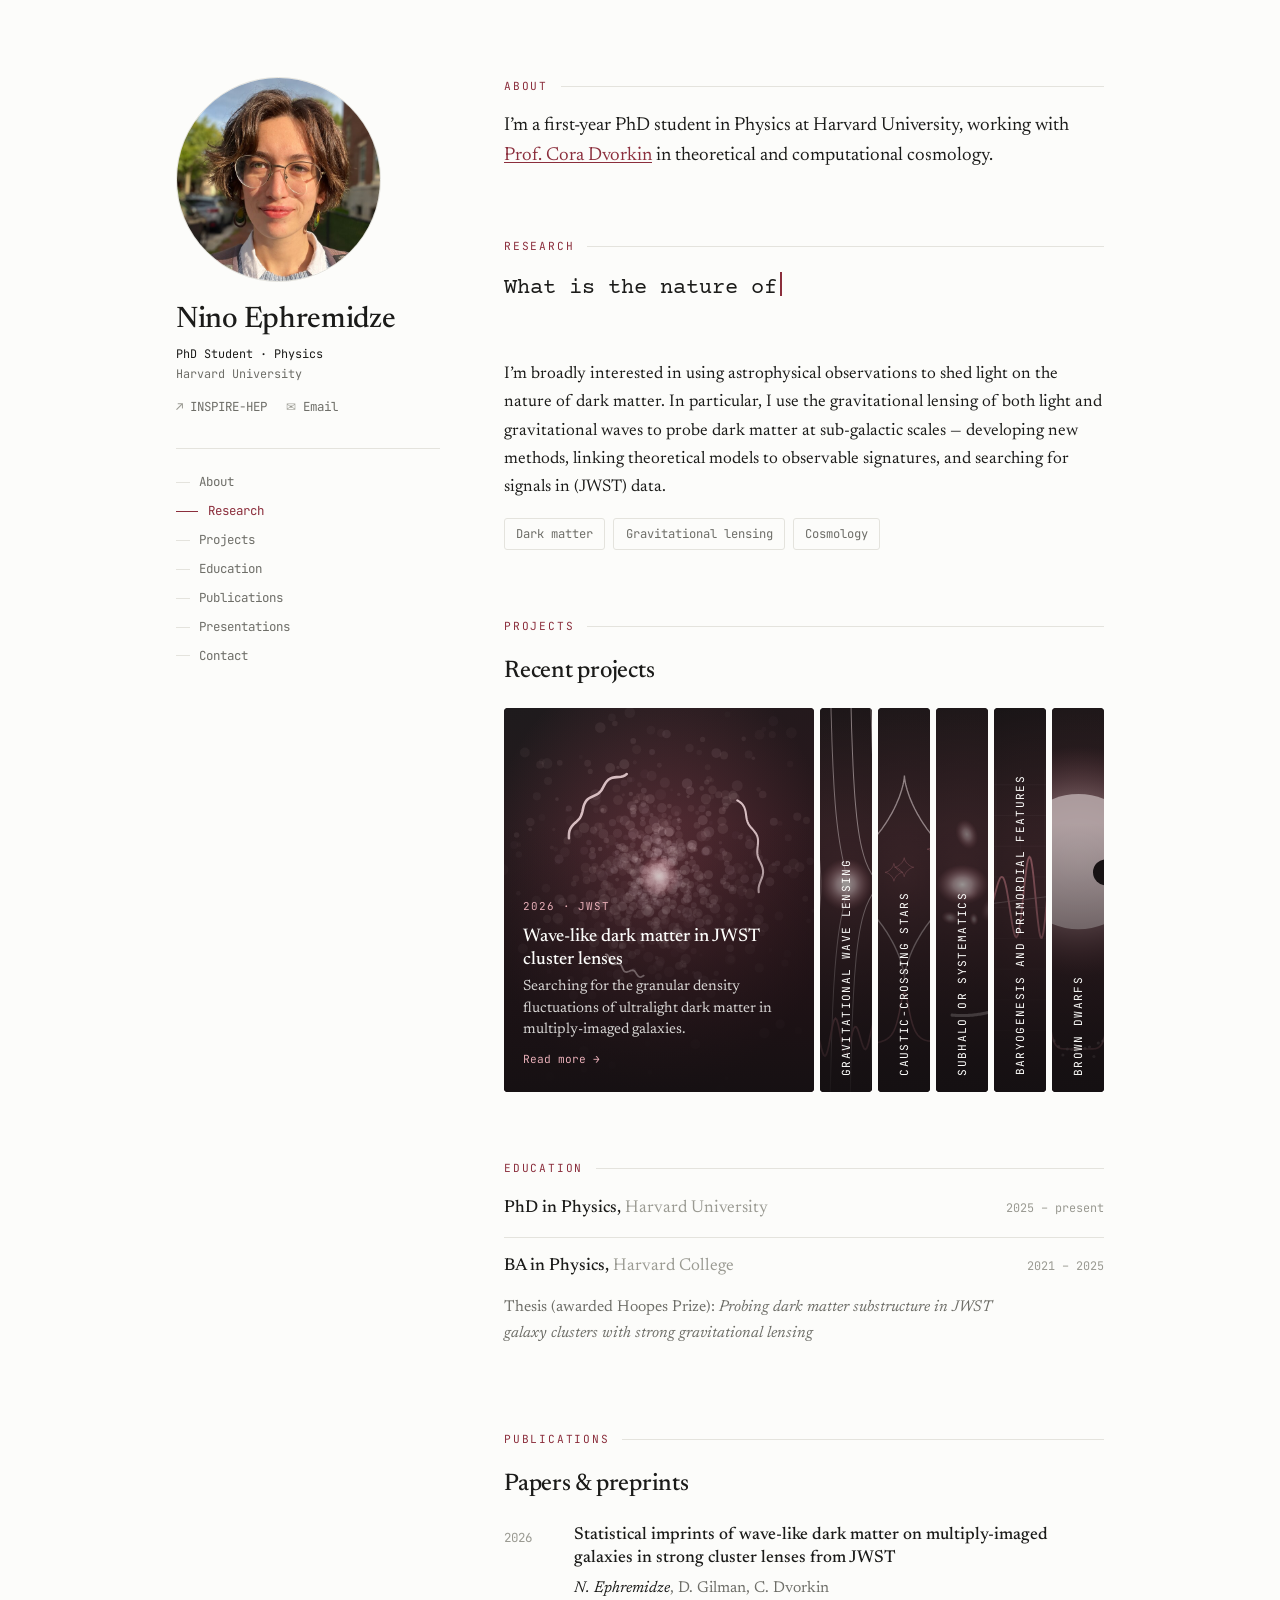
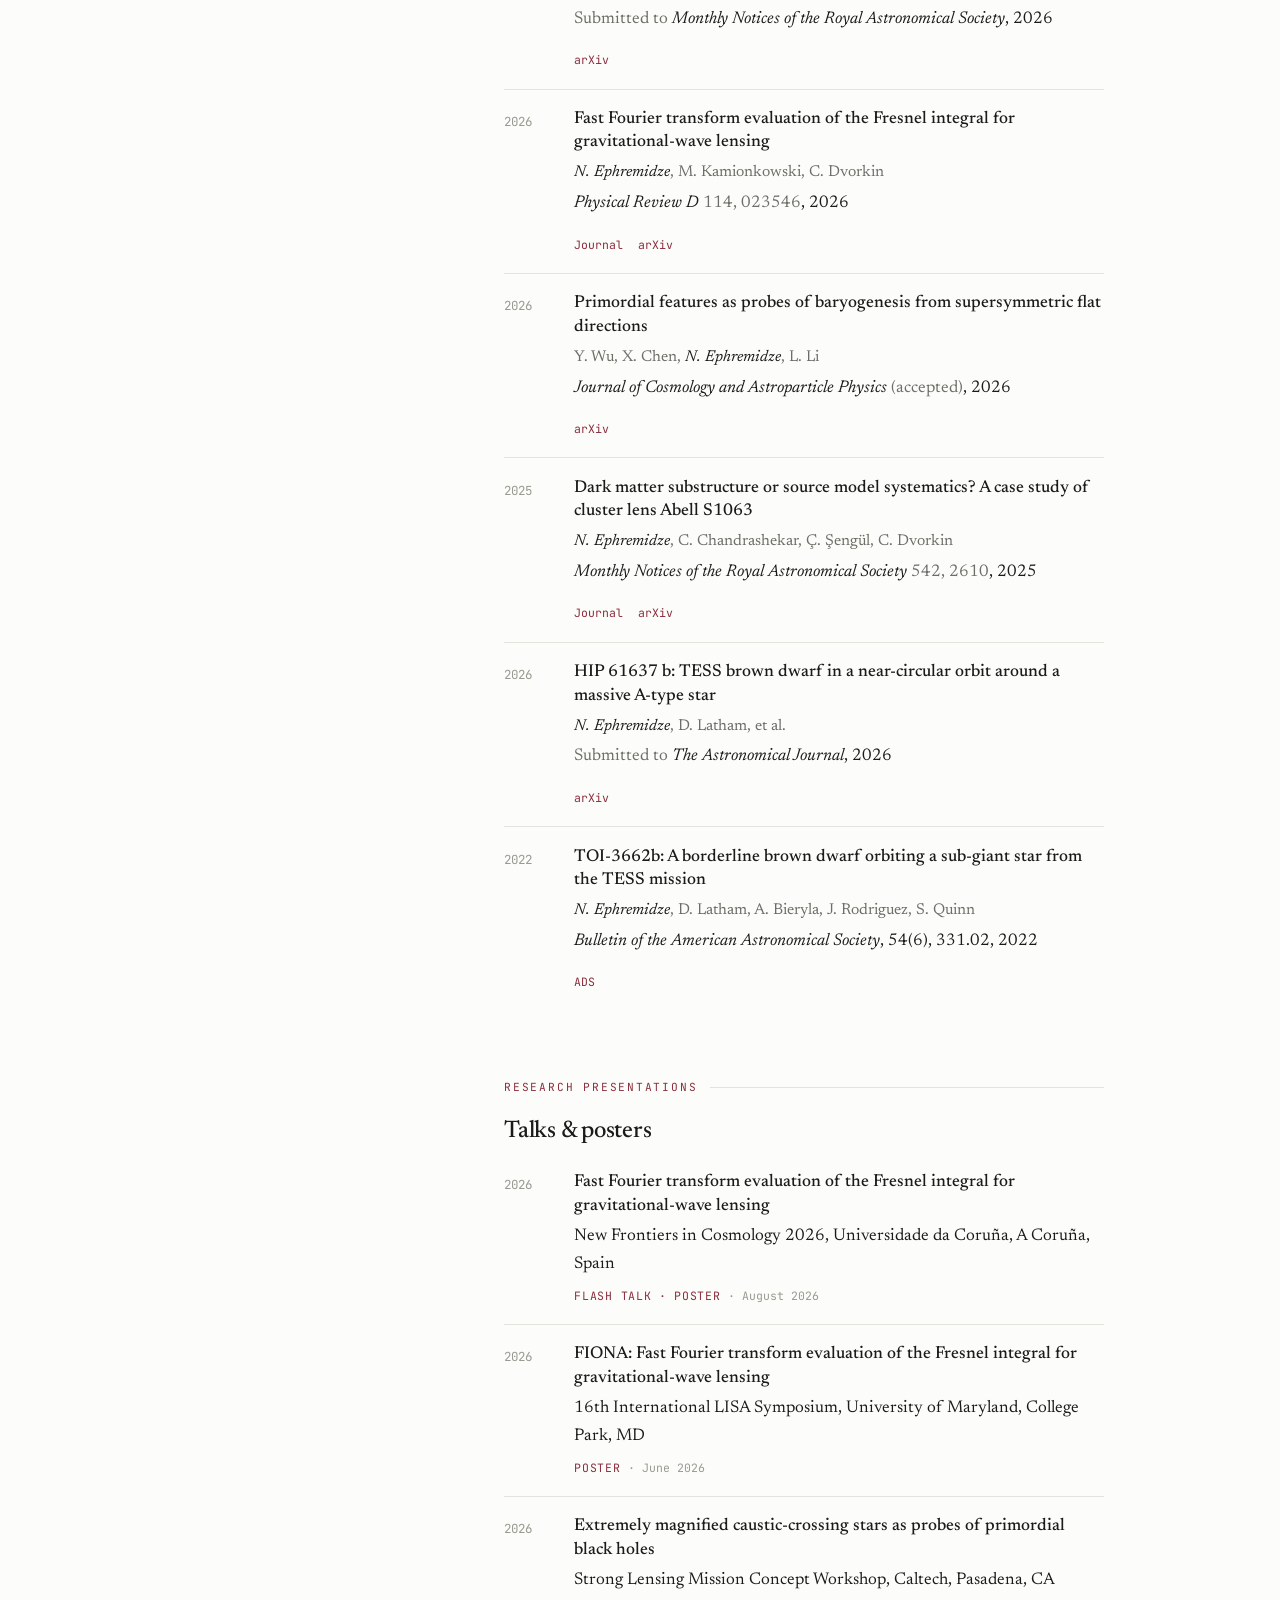
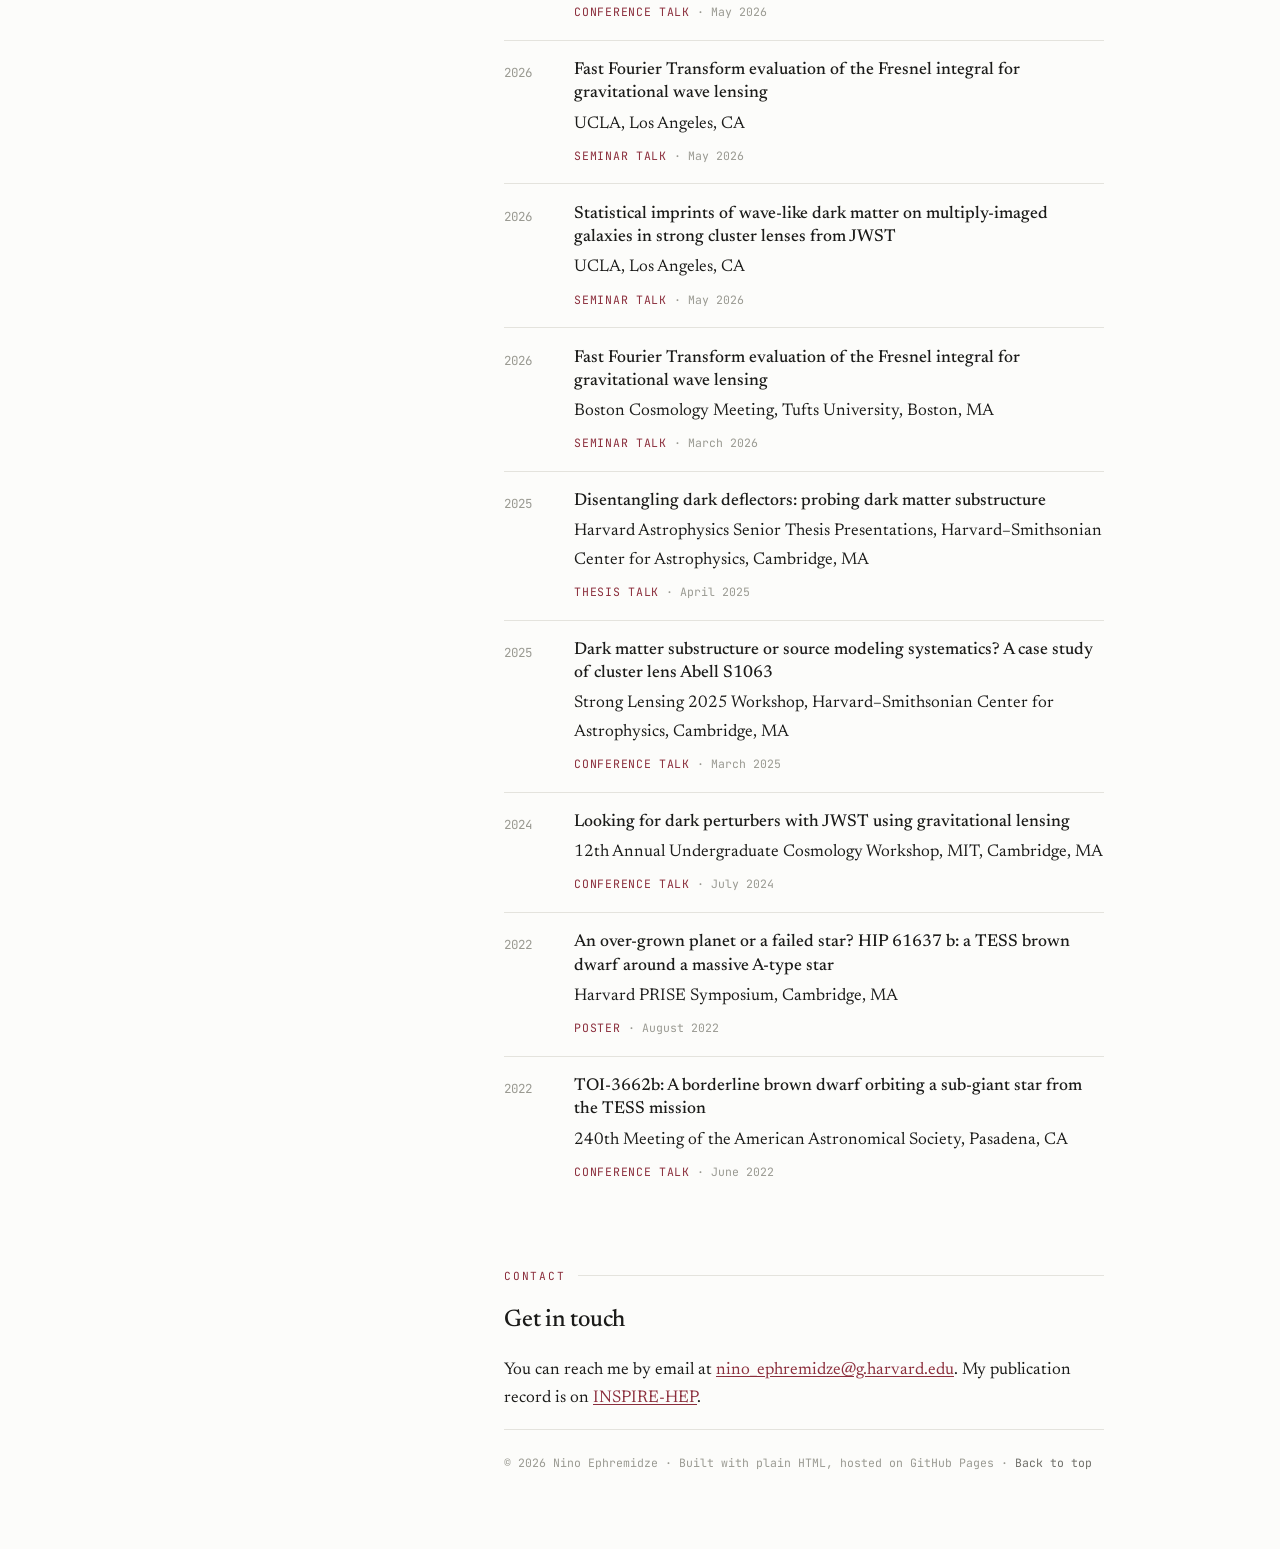
==== commit 3bf67e1a: "Rename primordial features panel label Co-Authored-By: Claude Opus 5.5 <noreply@anthropic.com>" ====
--- a/index.html
+++ b/index.html
@@ -567,7 +567,7 @@
 
         <button class="proj" type="button">
           <img src="images/projects/primordial-features.svg" alt="A primordial power spectrum with a localized oscillatory feature">
-          <span class="proj-label">Primordial features</span>
+          <span class="proj-label">Baryogenesis and primordial features</span>
           <span class="proj-cap">
             <span class="p-year">2026 · JCAP</span>
             <span class="p-title">Primordial features as probes of baryogenesis</span>
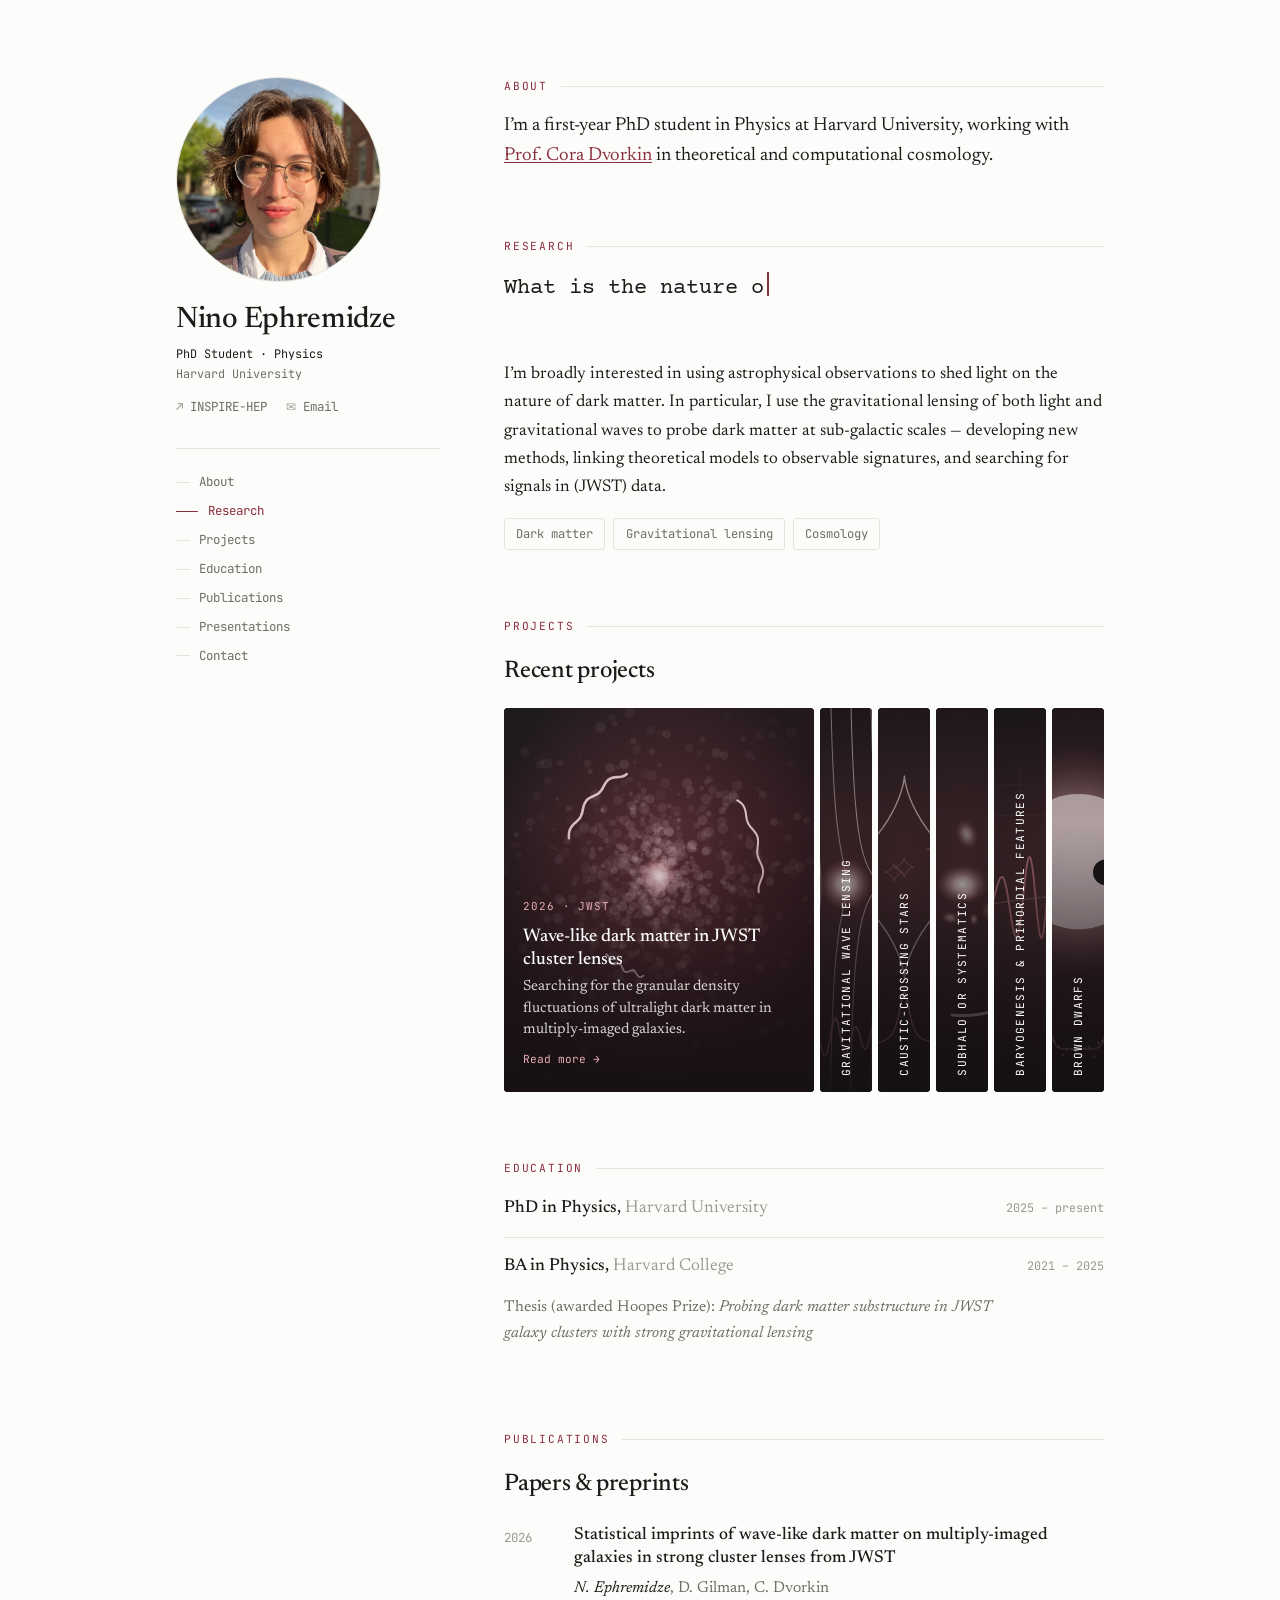
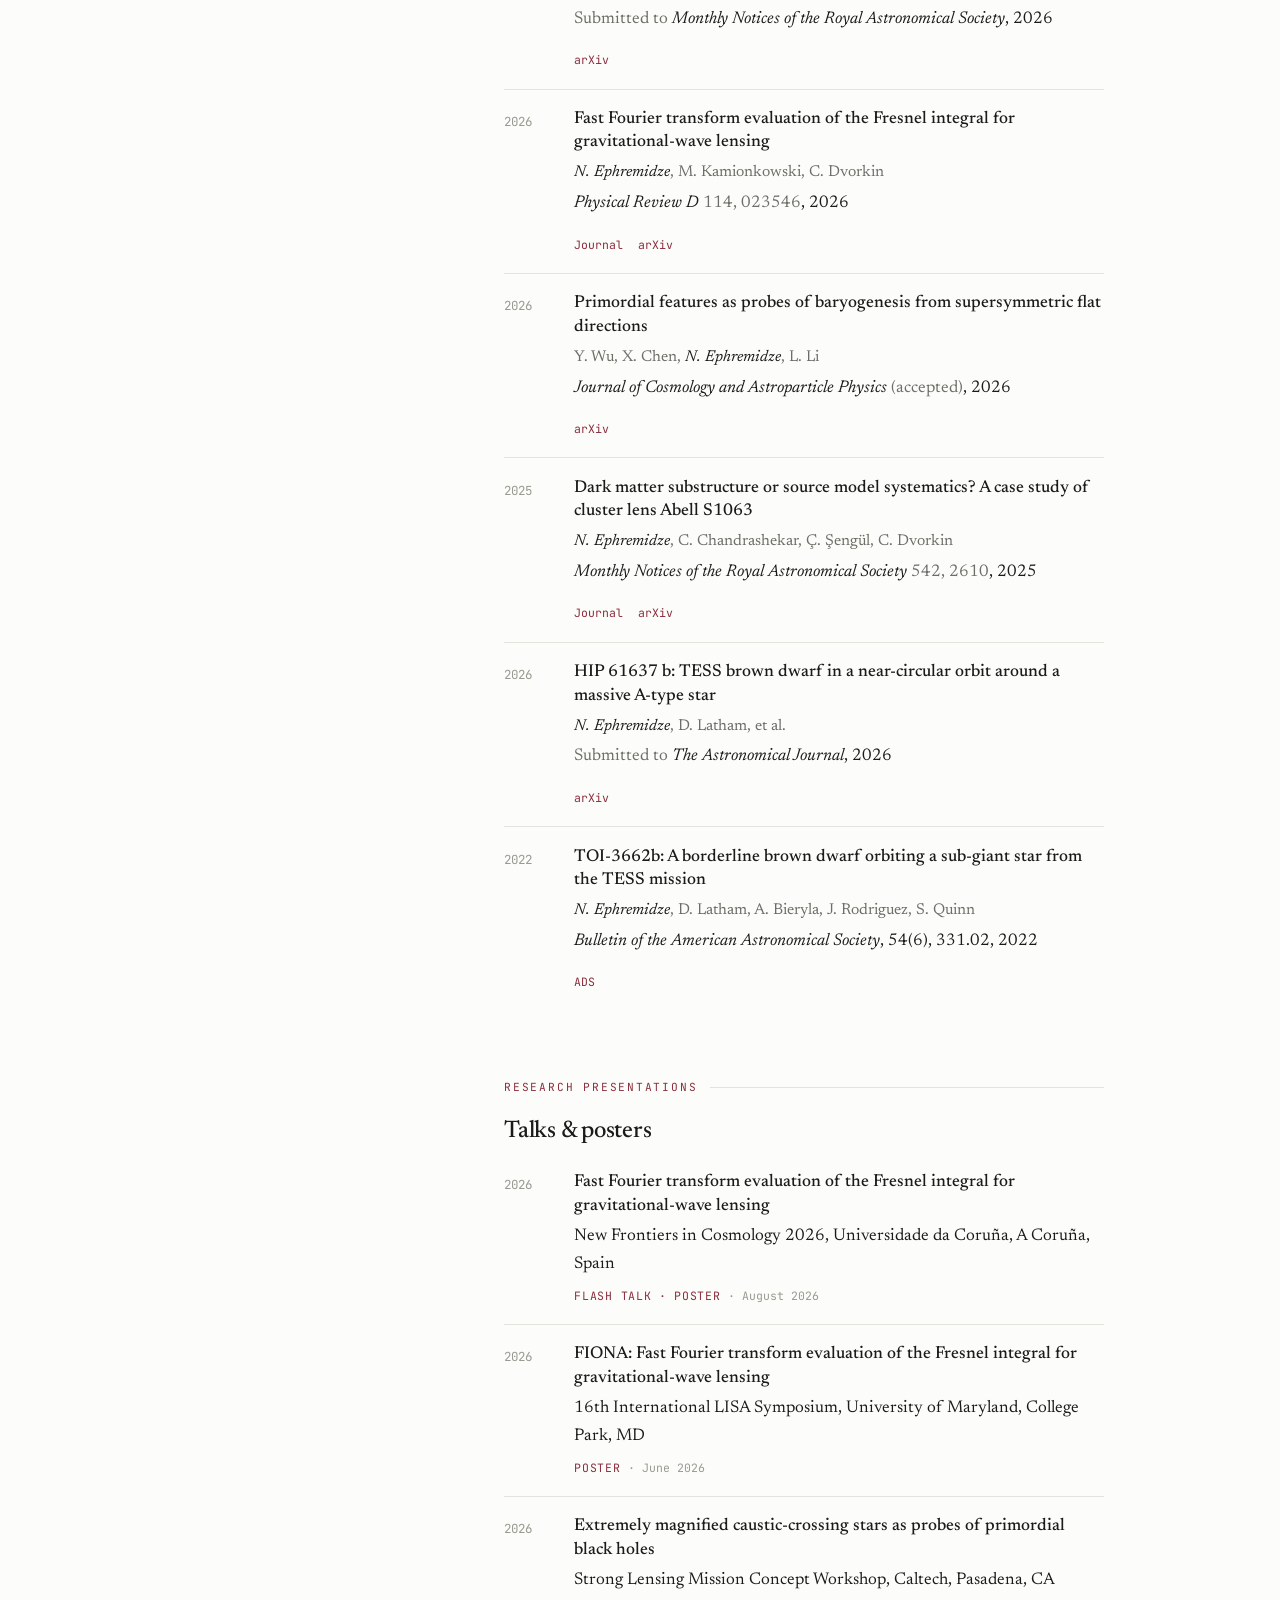
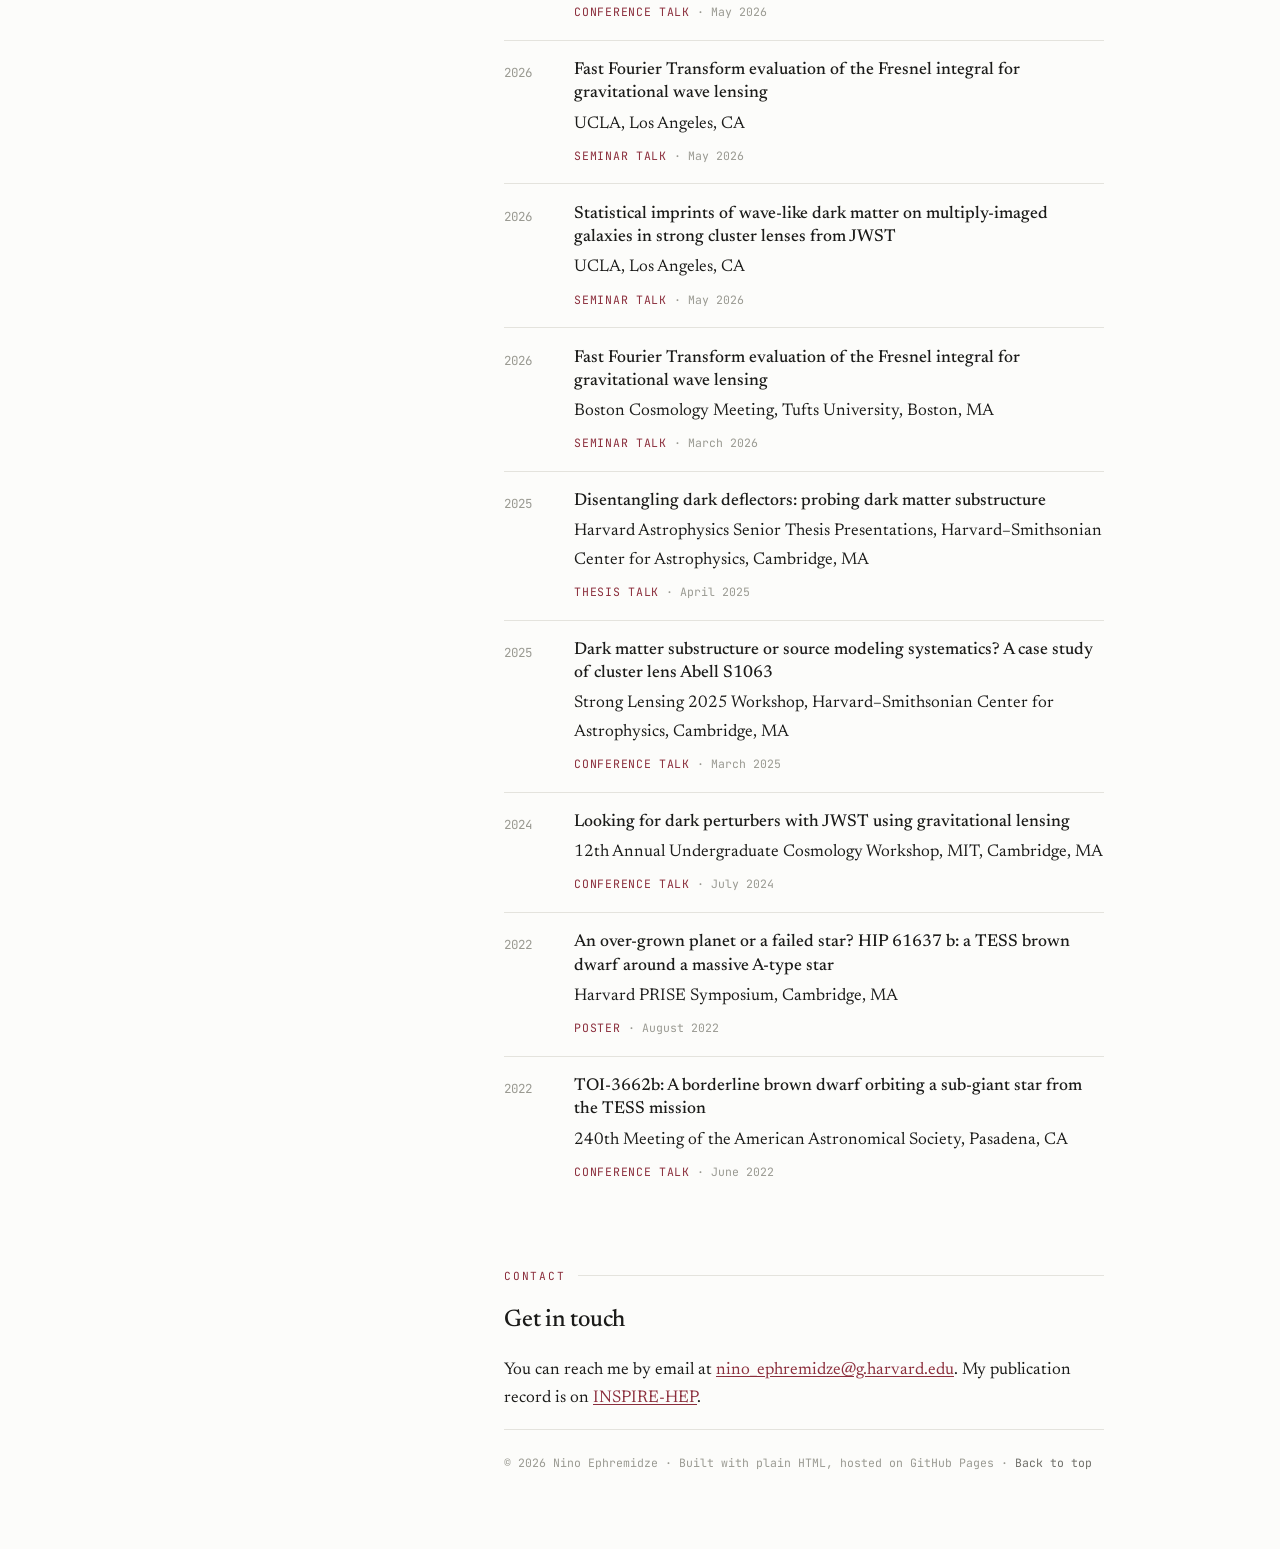
==== commit a91a49c3: "Use ampersand in baryogenesis panel label Co-Authored-By: Claude Opus 5.5 <noreply@anthropic.com>" ====
--- a/index.html
+++ b/index.html
@@ -567,7 +567,7 @@
 
         <button class="proj" type="button">
           <img src="images/projects/primordial-features.svg" alt="A primordial power spectrum with a localized oscillatory feature">
-          <span class="proj-label">Baryogenesis and primordial features</span>
+          <span class="proj-label">Baryogenesis &amp; primordial features</span>
           <span class="proj-cap">
             <span class="p-year">2026 · JCAP</span>
             <span class="p-title">Primordial features as probes of baryogenesis</span>
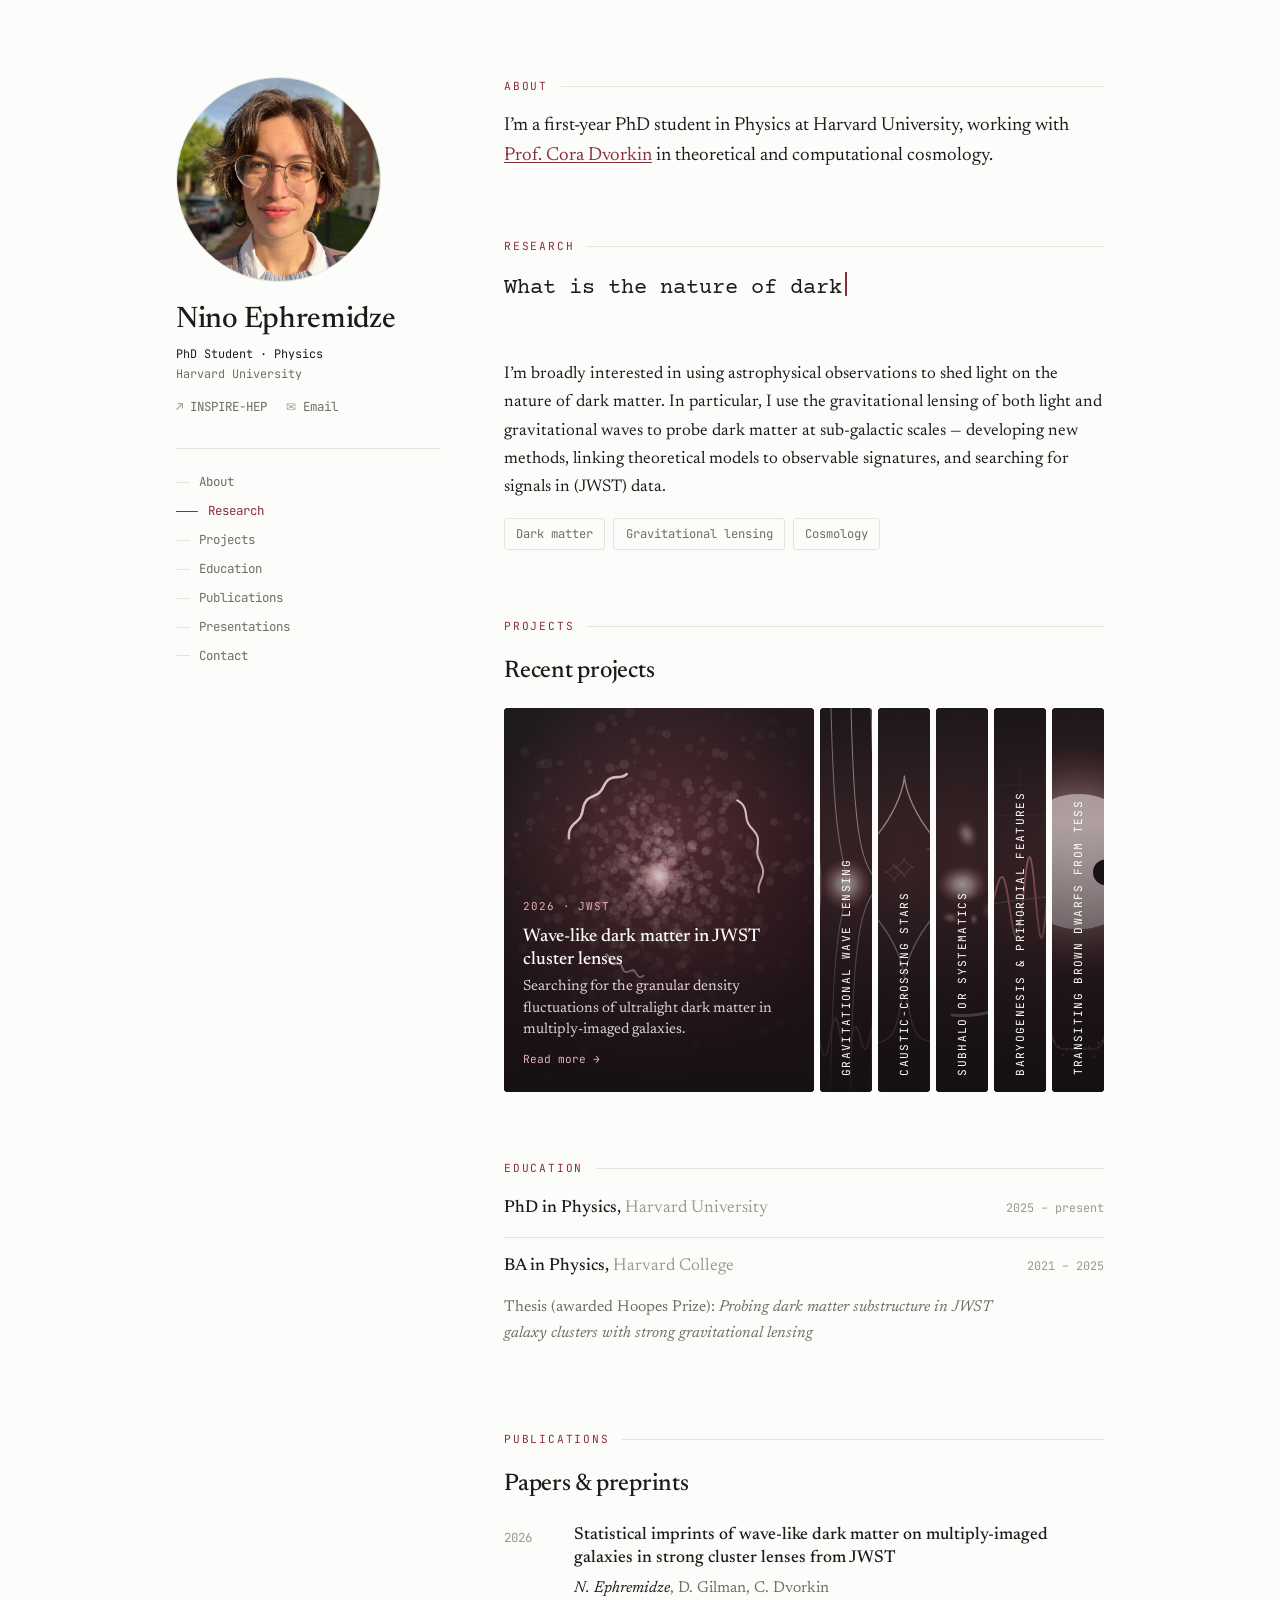
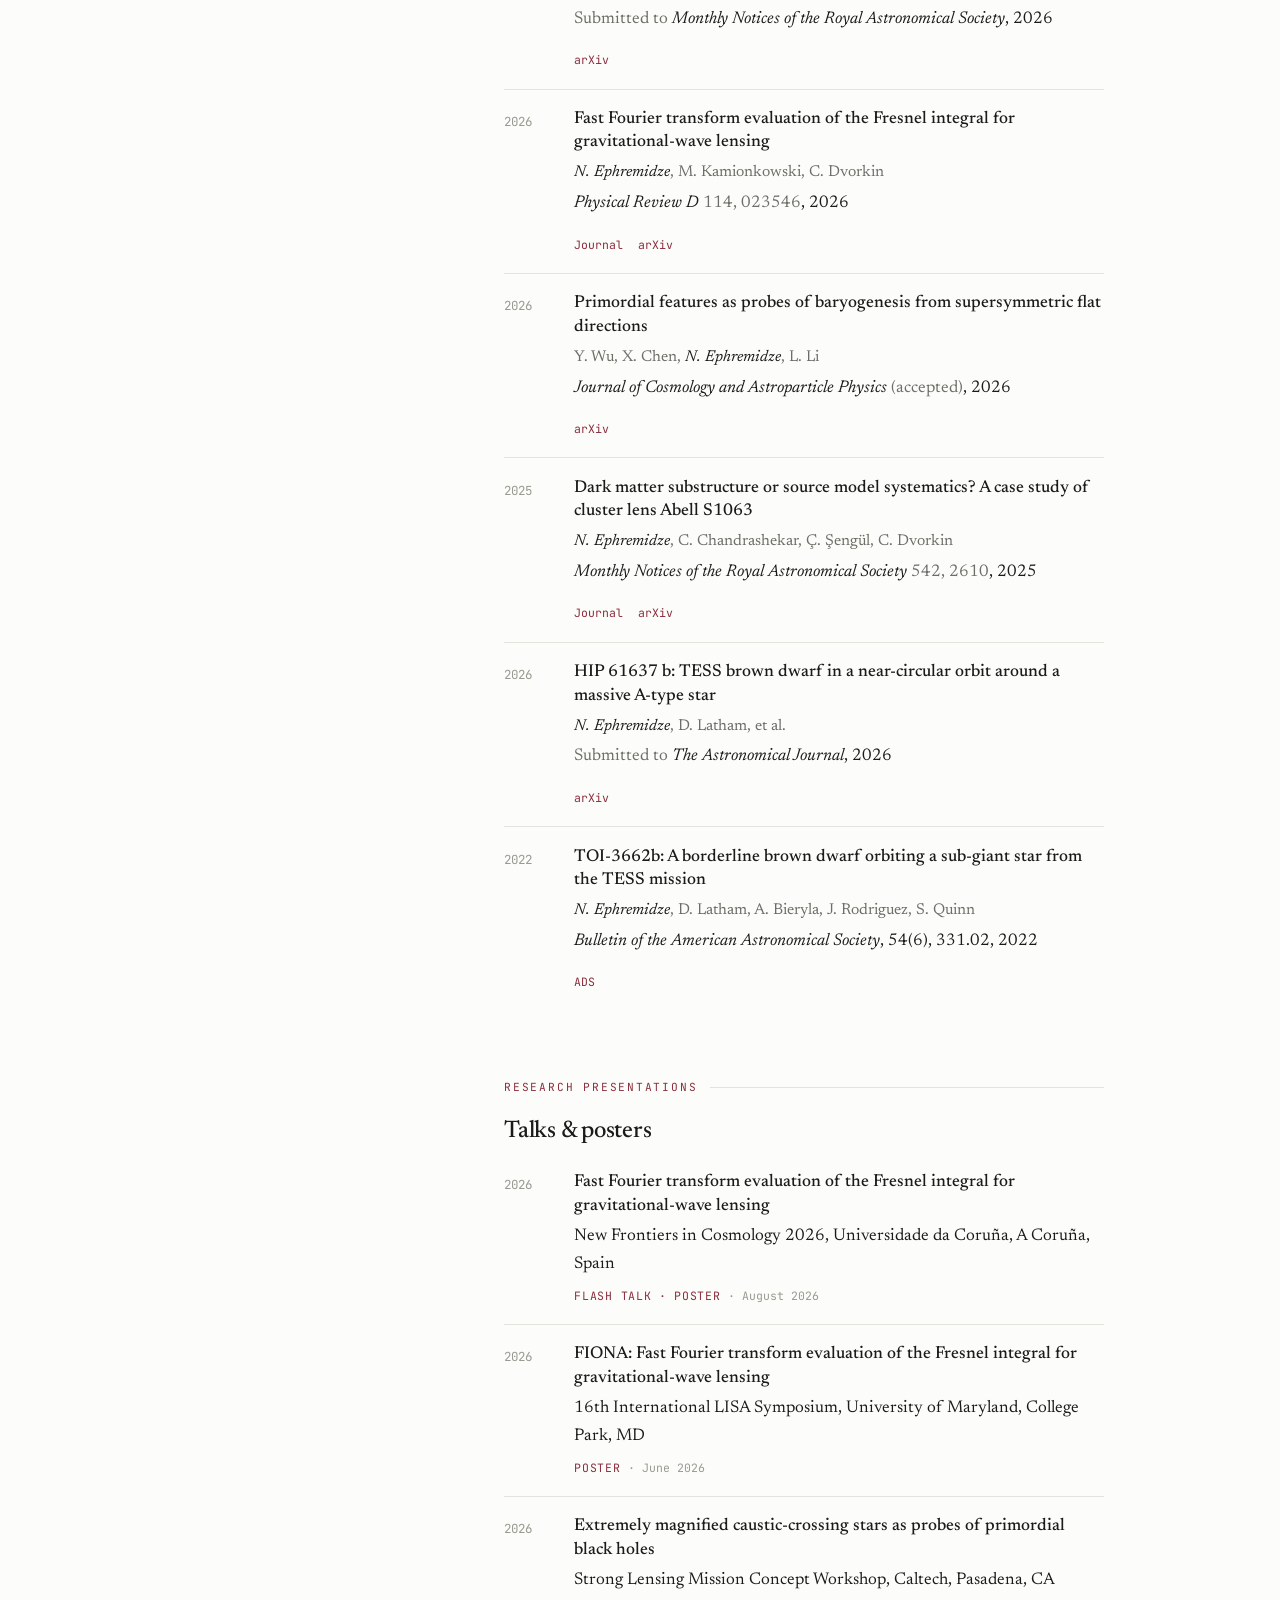
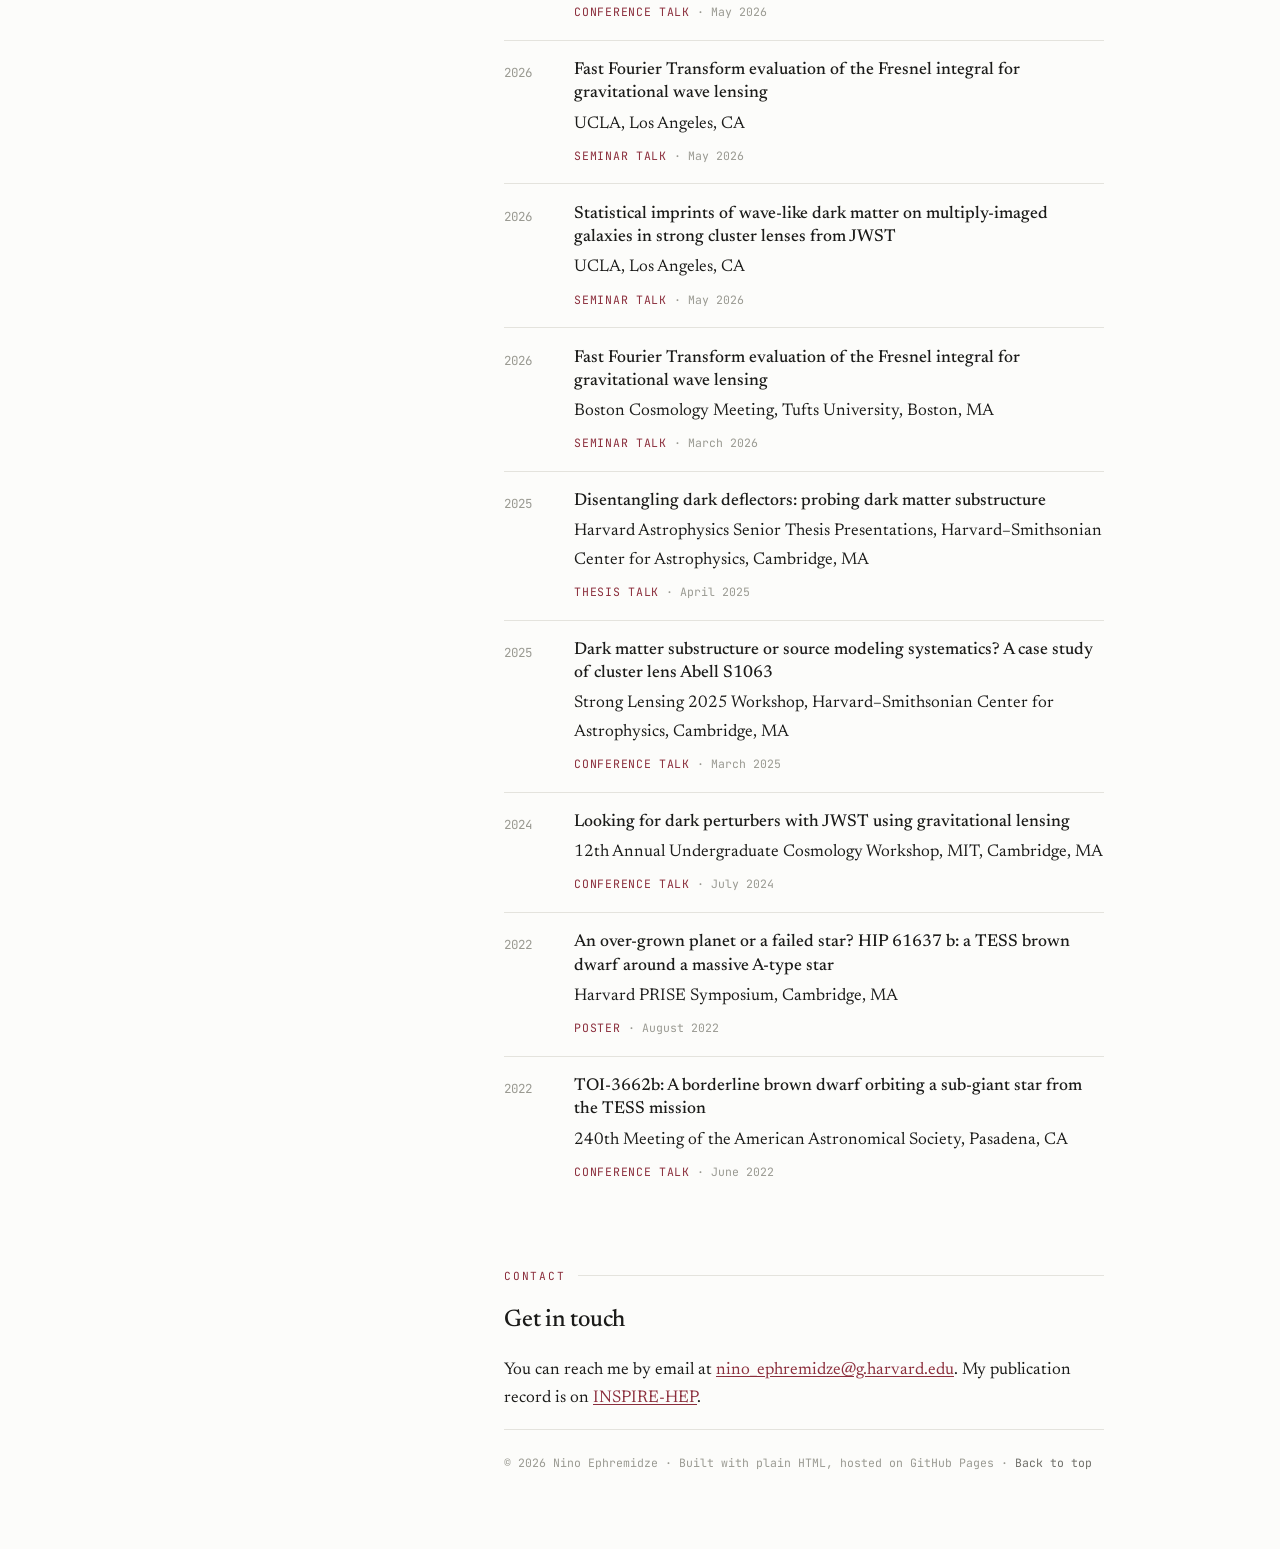
==== commit 2cd1dbb4: "Rename brown dwarfs panel label Co-Authored-By: Claude Opus 5.5 <noreply@anthropic.com>" ====
--- a/index.html
+++ b/index.html
@@ -587,7 +587,7 @@
 
         <button class="proj" type="button">
           <img src="images/projects/brown-dwarfs.svg" alt="A brown dwarf transiting a bright star, with the transit light curve below">
-          <span class="proj-label">Brown dwarfs</span>
+          <span class="proj-label">Transiting brown dwarfs from TESS</span>
           <span class="proj-cap">
             <span class="p-year">2022–2026 · TESS</span>
             <span class="p-title">Transiting brown dwarfs from TESS</span>
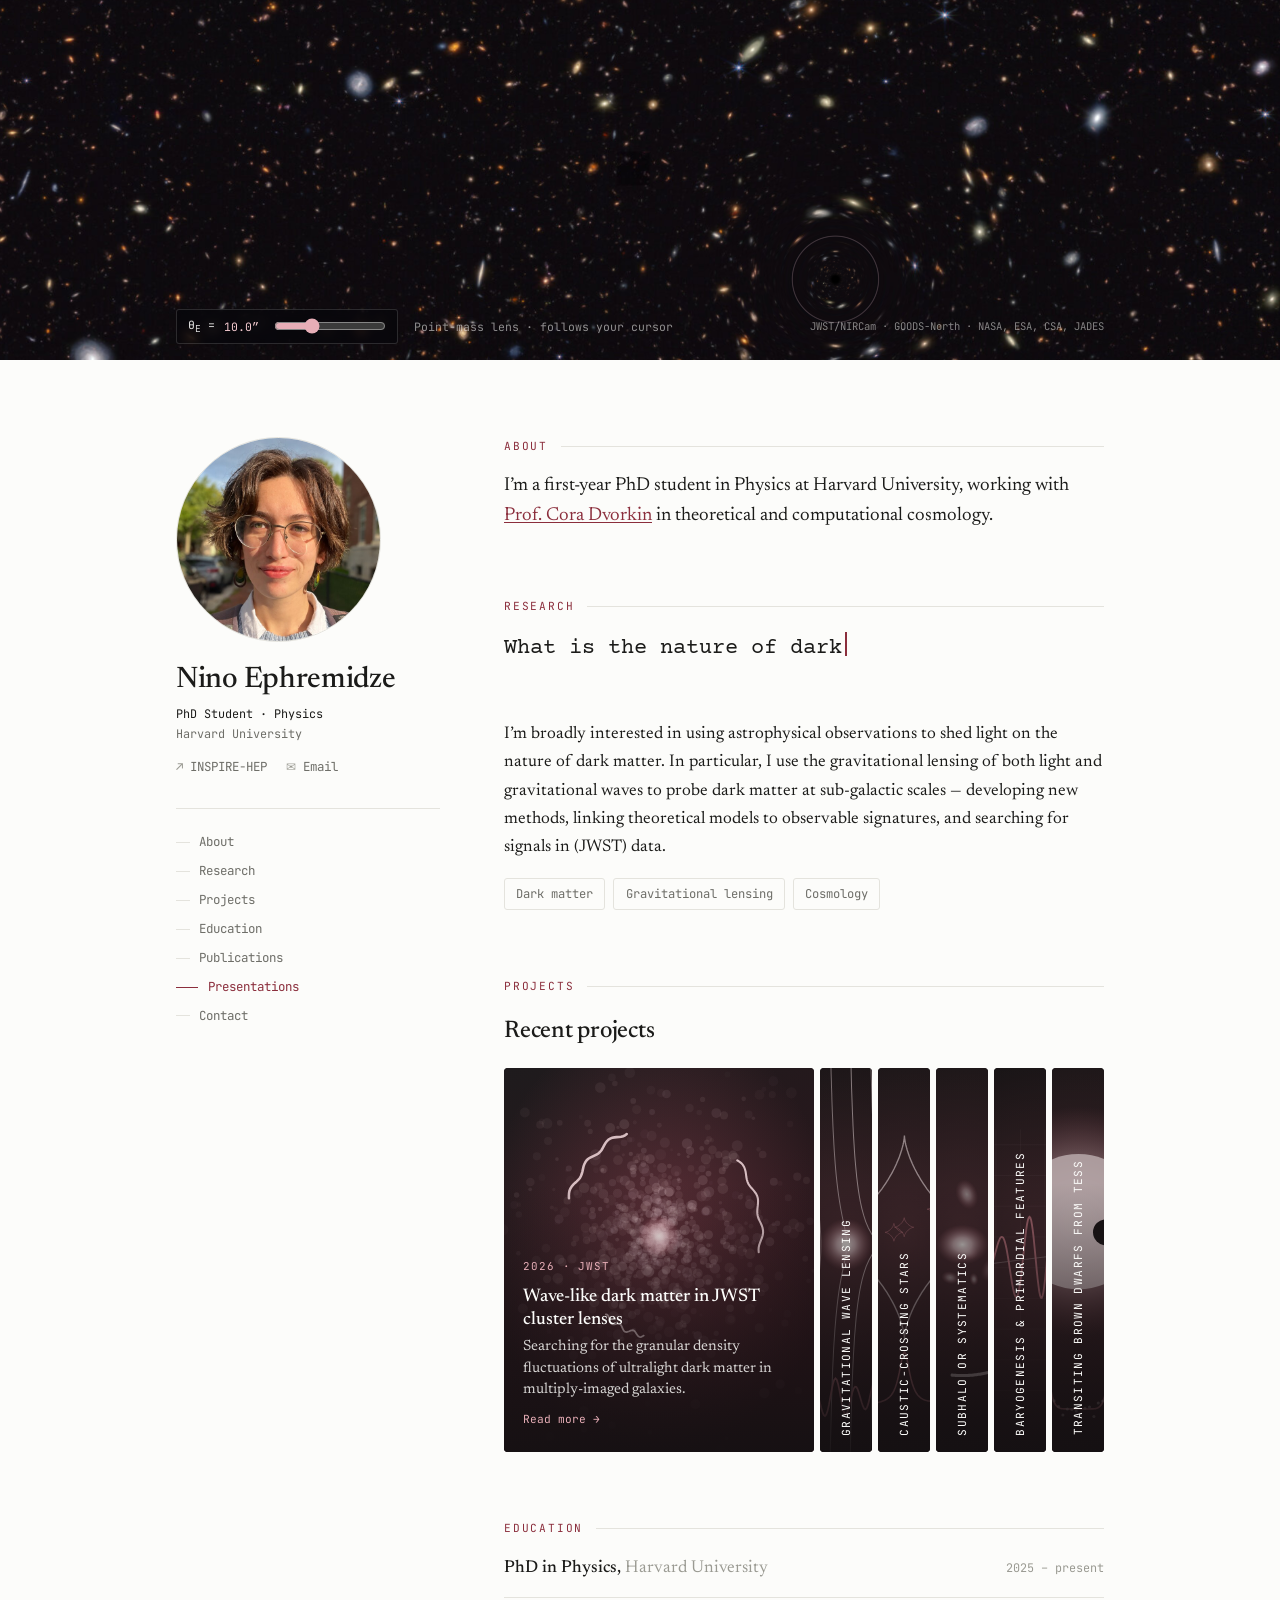
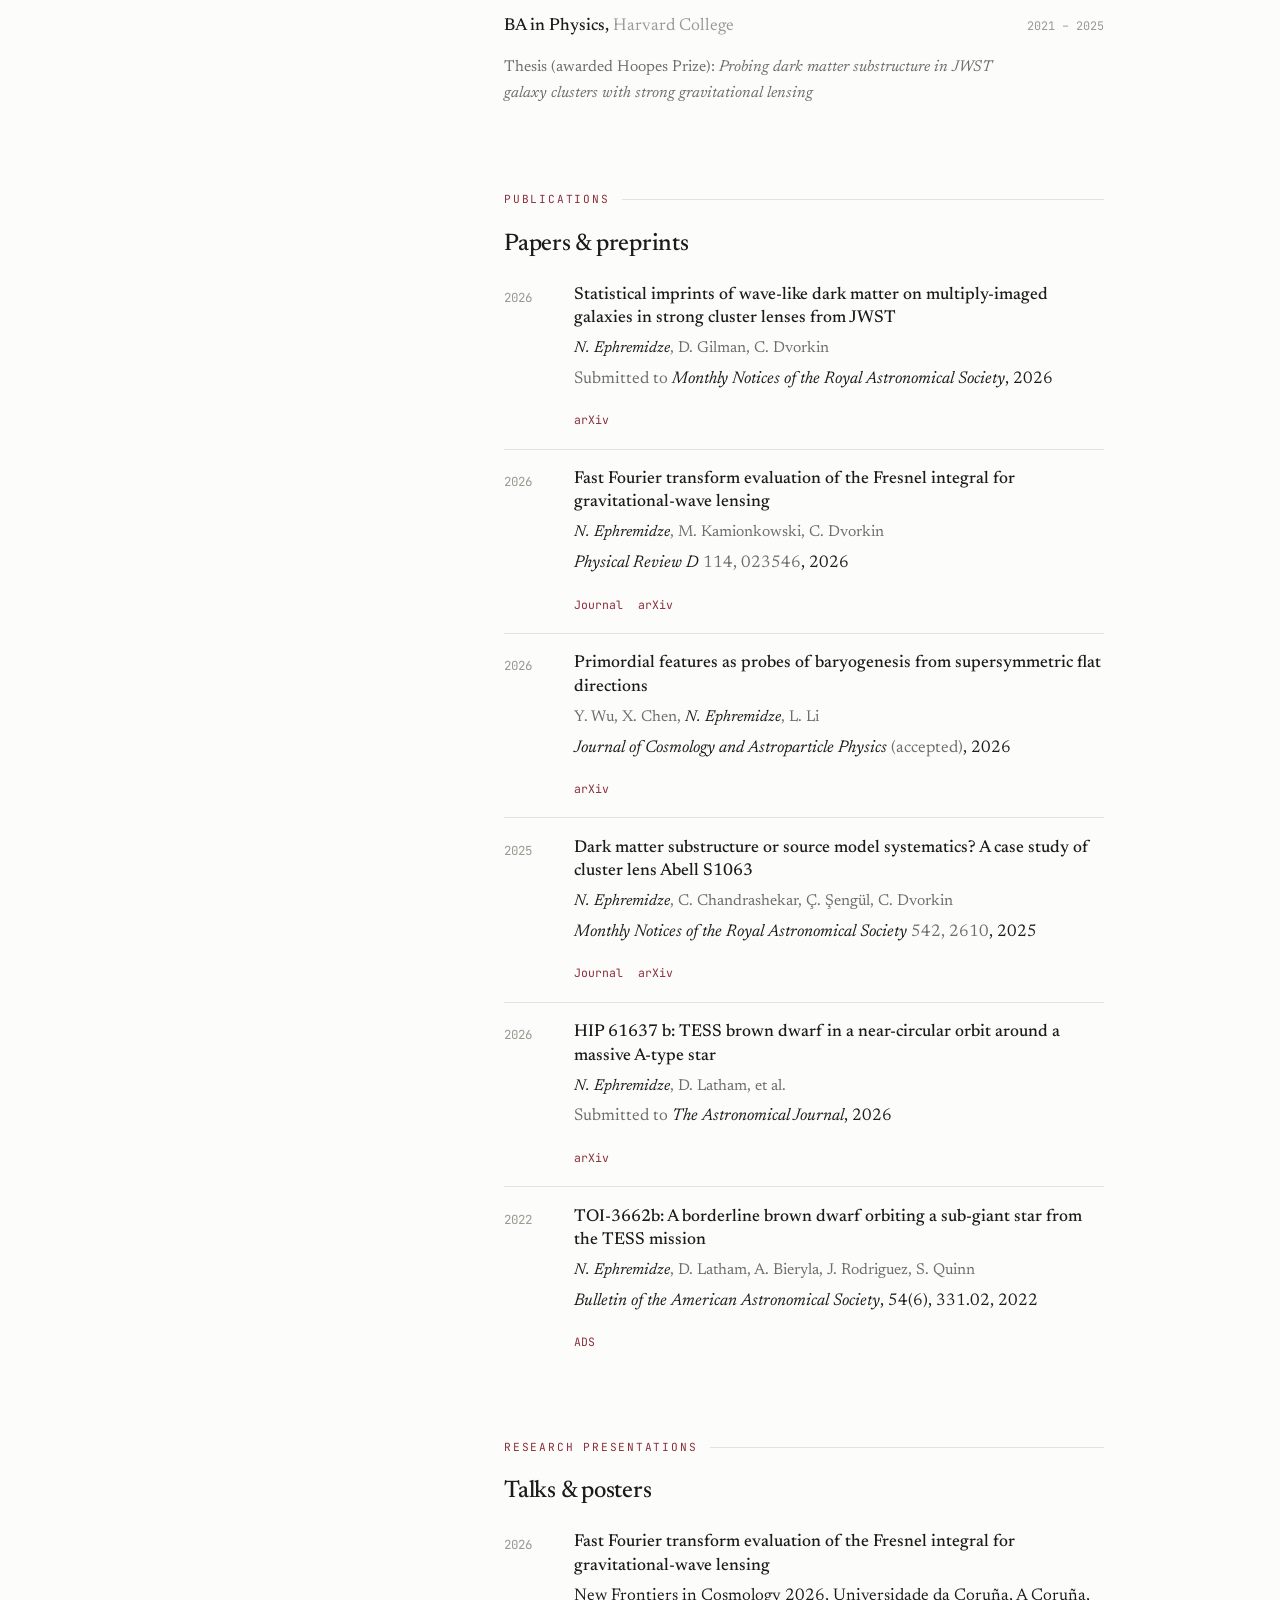
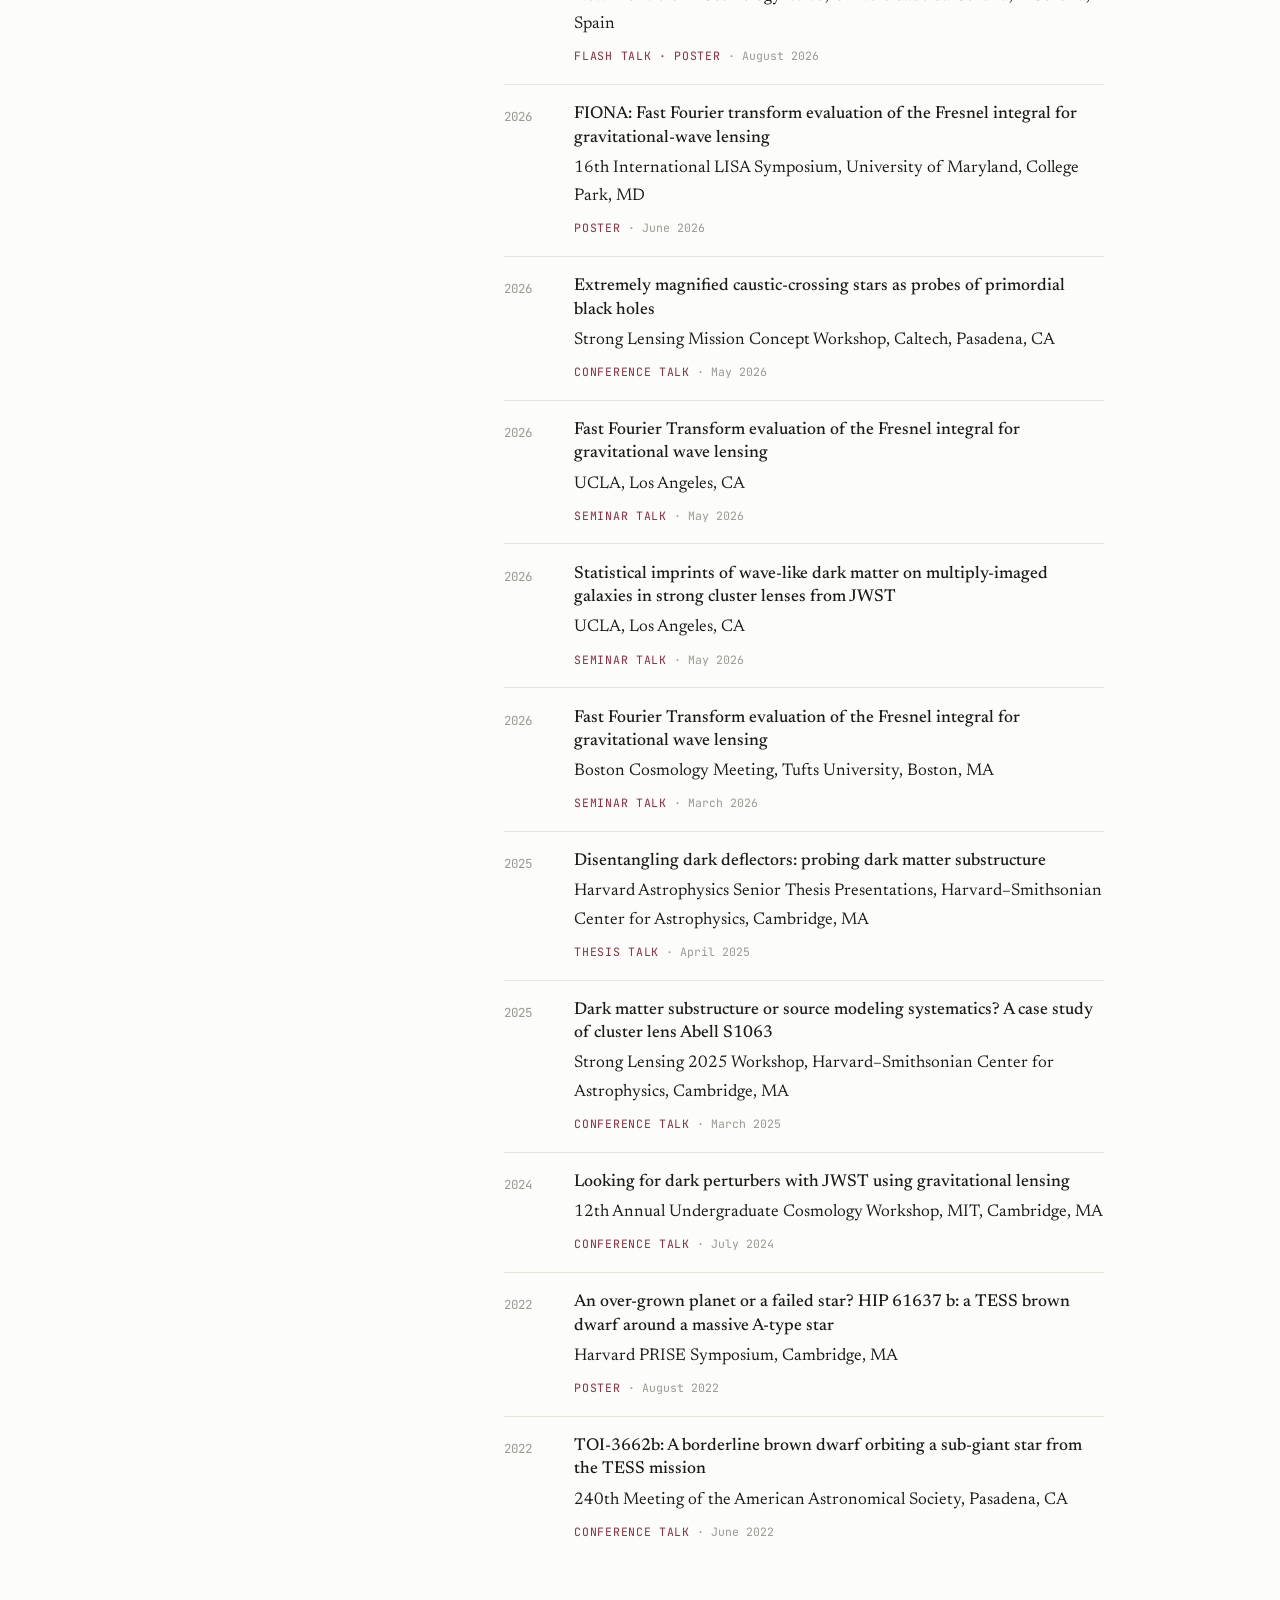
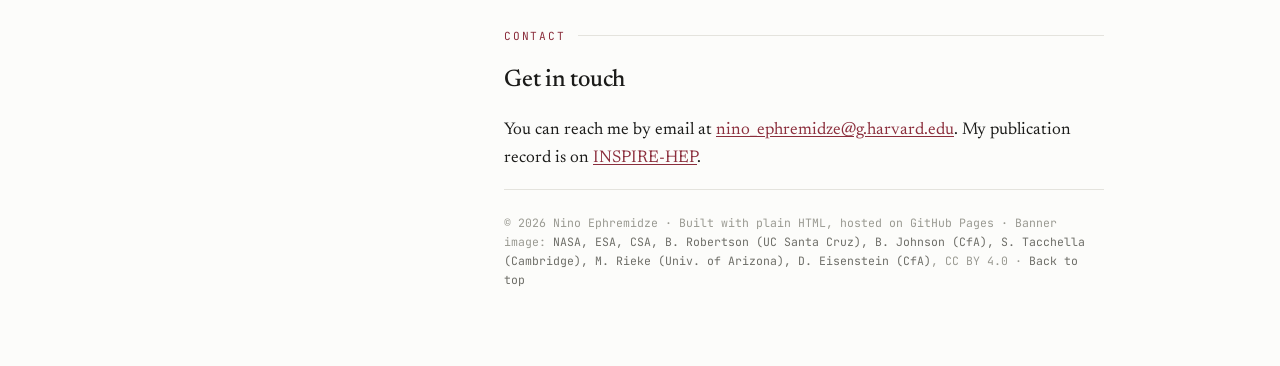
==== commit 250526d2: "Add interactive gravitationally lensed JWST deep-field banner WebGL shader evaluates the exact point" ====
--- a/index.html
+++ b/index.html
@@ -60,6 +60,43 @@
     padding:.6rem 1rem; z-index:20; border-radius:0 0 4px 0;
   }
   .skip:focus{ left:0; }
+
+  /* ---------- lensed deep-field banner ---------- */
+  .lensfield{
+    position:relative;
+    height:clamp(15rem, 40vh, 24rem);
+    background:#05060A;
+    overflow:hidden;
+    cursor:crosshair;
+    touch-action:pan-y;
+  }
+  .lensfield canvas{ position:absolute; inset:0; width:100%; height:100%; display:block; }
+  .lensfield.no-gl{ background:#05060A url(images/deep-field.jpg) center/cover; cursor:default; }
+  .lf-inner{
+    position:absolute; left:0; right:0; bottom:0;
+    max-width:64rem; margin:0 auto;
+    padding:0 clamp(1.5rem,5vw,3rem) 1rem;
+    display:flex; align-items:center; flex-wrap:wrap; gap:.6rem 1rem;
+    pointer-events:none;
+    font-family:var(--mono); font-size:.72rem;
+    color:rgba(252,252,250,.88);
+  }
+  .lf-inner > *{ pointer-events:auto; }
+  .lf-hud{
+    display:flex; align-items:center; gap:.55rem;
+    background:rgba(5,6,10,.6);
+    -webkit-backdrop-filter:blur(6px); backdrop-filter:blur(6px);
+    border:1px solid rgba(252,252,250,.14);
+    border-radius:3px;
+    padding:.35rem .7rem;
+  }
+  .lf-hud output{ min-width:3.6em; color:#F3C9CF; font-variant-numeric:tabular-nums; }
+  .lf-hud input{ width:7rem; accent-color:#E7AEB7; margin:0; }
+  .lf-hint{ margin:0; color:rgba(252,252,250,.55); }
+  .lf-credit{ margin-left:auto; color:rgba(252,252,250,.5); text-decoration:none; font-size:.66rem; }
+  .lf-credit:hover{ color:#F3C9CF; }
+  .no-gl .lf-hud, .no-gl .lf-hint{ display:none; }
+  @media (max-width:760px){ .lf-hint{ display:none; } }
 
   /* ---------- layout ---------- */
   .layout{
@@ -407,6 +444,21 @@
 </head>
 <body>
 <a class="skip" href="#about">Skip to content</a>
+
+<!-- Interactive JWST deep field: the cursor is a point-mass lens.
+     EDIT: change the default Einstein radius with the slider's value="…" (arcsec). -->
+<header class="lensfield" id="lensfield" aria-label="Interactive JWST deep field — move the cursor to gravitationally lens the galaxies">
+  <canvas aria-hidden="true"></canvas>
+  <div class="lf-inner">
+    <div class="lf-hud">
+      <label for="lf-theta">θ<sub>E</sub> =</label>
+      <output id="lf-out" for="lf-theta">10.0″</output>
+      <input id="lf-theta" type="range" min="1" max="30" step="0.5" value="10" aria-label="Einstein radius in arcseconds">
+    </div>
+    <p class="lf-hint">Point-mass lens · follows your cursor</p>
+    <a class="lf-credit" href="https://esawebb.org/images/weic2406d/">JWST/NIRCam · GOODS-North · NASA, ESA, CSA, JADES</a>
+  </div>
+</header>
 
 <div class="layout">
 
@@ -834,6 +886,8 @@
 
     <footer class="foot">
       © 2026 Nino Ephremidze · Built with plain HTML, hosted on GitHub Pages ·
+      Banner image: <a href="https://esawebb.org/images/weic2406d/">NASA, ESA, CSA, B. Robertson (UC Santa Cruz),
+      B. Johnson (CfA), S. Tacchella (Cambridge), M. Rieke (Univ. of Arizona), D. Eisenstein (CfA)</a>, CC BY 4.0 ·
       <a href="#about">Back to top</a>
     </footer>
 
@@ -858,6 +912,139 @@
     if (reduce){ el.classList.add('in'); return; }
     setTimeout(() => el.classList.add('in'), 80 + i * 90);
   });
+
+  // Lensed deep field — exact point-mass lens equation evaluated per pixel on
+  // the GPU: beta = theta - thetaE^2 (theta - thetaL) / |theta - thetaL|^2.
+  // Surface brightness is conserved, so each pixel just samples the unlensed
+  // image at beta. The source plane is mirror-tiled so far-away rays land on
+  // more galaxies instead of black.
+  (function(){
+    const box = document.getElementById('lensfield');
+    if (!box) return;
+    const canvas = box.querySelector('canvas');
+    const slider = document.getElementById('lf-theta');
+    const out = document.getElementById('lf-out');
+    const gl = canvas.getContext('webgl2', { antialias:false }) || canvas.getContext('webgl', { antialias:false });
+    if (!gl){ box.classList.add('no-gl'); return; }
+
+    // GOODS-N (ESA/Webb weic2406d): 8.11' across, resized to 2800 px wide.
+    const IMG_W = 2800, IMG_H = 1356, ARCSEC_PER_IMG_PX = 8.11 * 60 / IMG_W;
+    const MIN_ZOOM = 0.75;  // CSS px per image px: big enough that arcs read clearly
+
+    const vs = 'attribute vec2 p; void main(){ gl_Position = vec4(p, 0.0, 1.0); }';
+    const fs = `precision highp float;
+      uniform sampler2D u_tex;
+      uniform vec2 u_res, u_lens, u_off, u_img;
+      uniform float u_te, u_dpr;
+      void main(){
+        vec2 p = vec2(gl_FragCoord.x, u_res.y - gl_FragCoord.y);
+        vec2 d = p - u_lens;
+        float r2 = max(dot(d, d), 1e-4), r = sqrt(r2);
+        vec2 b = p - u_te * u_te * d / r2;
+        vec2 uv = 1.0 - abs(1.0 - mod((b - u_off) / u_img, 2.0));
+        vec3 col = texture2D(u_tex, uv).rgb;
+        col *= smoothstep(0.06, 0.18, r / u_te);              // hide the noisy core
+        float ring = 1.0 - smoothstep(0.0, 1.1 * u_dpr, abs(r - u_te));
+        col = mix(col, vec3(1.0, 0.82, 0.86), ring * 0.2);     // faint Einstein ring marker
+        gl_FragColor = vec4(col, 1.0);
+      }`;
+    function sh(type, src){ const s = gl.createShader(type); gl.shaderSource(s, src); gl.compileShader(s); return s; }
+    const prog = gl.createProgram();
+    gl.attachShader(prog, sh(gl.VERTEX_SHADER, vs));
+    gl.attachShader(prog, sh(gl.FRAGMENT_SHADER, fs));
+    gl.linkProgram(prog);
+    if (!gl.getProgramParameter(prog, gl.LINK_STATUS)){ box.classList.add('no-gl'); return; }
+    gl.useProgram(prog);
+    gl.bindBuffer(gl.ARRAY_BUFFER, gl.createBuffer());
+    gl.bufferData(gl.ARRAY_BUFFER, new Float32Array([-1,-1, 1,-1, -1,1, 1,1]), gl.STATIC_DRAW);
+    const loc = gl.getAttribLocation(prog, 'p');
+    gl.enableVertexAttribArray(loc);
+    gl.vertexAttribPointer(loc, 2, gl.FLOAT, false, 0, 0);
+    const U = n => gl.getUniformLocation(prog, n);
+    const u = { res:U('u_res'), lens:U('u_lens'), off:U('u_off'), img:U('u_img'), te:U('u_te'), dpr:U('u_dpr') };
+
+    let ready = false, raf = 0, visible = true;
+    const img = new Image();
+    img.onload = () => {
+      gl.bindTexture(gl.TEXTURE_2D, gl.createTexture());
+      gl.texImage2D(gl.TEXTURE_2D, 0, gl.RGB, gl.RGB, gl.UNSIGNED_BYTE, img);
+      const isGL2 = typeof WebGL2RenderingContext !== 'undefined' && gl instanceof WebGL2RenderingContext;
+      if (isGL2) gl.generateMipmap(gl.TEXTURE_2D);   // NPOT mipmaps need WebGL2
+      gl.texParameteri(gl.TEXTURE_2D, gl.TEXTURE_MIN_FILTER, isGL2 ? gl.LINEAR_MIPMAP_LINEAR : gl.LINEAR);
+      gl.texParameteri(gl.TEXTURE_2D, gl.TEXTURE_MAG_FILTER, gl.LINEAR);
+      gl.texParameteri(gl.TEXTURE_2D, gl.TEXTURE_WRAP_S, gl.CLAMP_TO_EDGE);
+      gl.texParameteri(gl.TEXTURE_2D, gl.TEXTURE_WRAP_T, gl.CLAMP_TO_EDGE);
+      ready = true; wake();
+    };
+    img.onerror = () => box.classList.add('no-gl');
+    img.src = 'images/deep-field.jpg';
+
+    // geometry (CSS px), recomputed on resize
+    let W = 0, H = 0, dpr = 1, zoom = 1;
+    function resize(){
+      const r = box.getBoundingClientRect();
+      W = r.width; H = r.height; dpr = Math.min(window.devicePixelRatio || 1, 2);
+      canvas.width = Math.round(W * dpr); canvas.height = Math.round(H * dpr);
+      gl.viewport(0, 0, canvas.width, canvas.height);
+      zoom = Math.max(W / IMG_W, H / IMG_H, MIN_ZOOM);
+      wake();
+    }
+    new ResizeObserver(resize).observe(box);
+
+    let thetaE = parseFloat(slider.value);   // arcsec
+    function setTheta(){
+      thetaE = parseFloat(slider.value);
+      out.textContent = thetaE.toFixed(1) + '″';
+      wake();
+    }
+    slider.addEventListener('input', setTheta); setTheta();
+
+    // lens position: follows the pointer, otherwise wanders slowly
+    const reduce = matchMedia('(prefers-reduced-motion: reduce)').matches;
+    let pointer = null, lx = null, ly = null, t0 = performance.now(), last = t0;
+    box.addEventListener('pointermove', e => {
+      if (e.target.closest('.lf-inner > *')) return;    // don't chase the slider
+      const r = box.getBoundingClientRect();
+      pointer = { x: e.clientX - r.left, y: e.clientY - r.top }; wake();
+    });
+    box.addEventListener('pointerdown', e => {
+      if (e.pointerType === 'mouse' || e.target.closest('.lf-inner > *')) return;
+      const r = box.getBoundingClientRect();
+      pointer = { x: e.clientX - r.left, y: e.clientY - r.top }; wake();
+    });
+    box.addEventListener('pointerleave', e => { if (e.pointerType === 'mouse') pointer = null; wake(); });
+
+    function target(t){
+      if (pointer) return pointer;
+      if (reduce) return { x: W * 0.62, y: H * 0.45 };
+      const s = (t - t0) / 1000;
+      return { x: W * (0.5 + 0.33 * Math.sin(s * 0.11)), y: H * (0.5 + 0.28 * Math.sin(s * 0.17 + 1)) };
+    }
+
+    new IntersectionObserver(es => { visible = es[0].isIntersecting; wake(); }).observe(box);
+    function wake(){ if (!raf && ready && visible) raf = requestAnimationFrame(frame); }
+    function frame(now){
+      raf = 0;
+      const dt = Math.min((now - last) / 1000, 0.1); last = now;
+      const g = target(now);
+      if (lx === null){ lx = g.x; ly = g.y; }
+      const k = 1 - Math.exp(-dt * 7);
+      lx += (g.x - lx) * k; ly += (g.y - ly) * k;
+
+      const iw = IMG_W * zoom, ih = IMG_H * zoom;              // displayed image size, CSS px
+      const tePx = thetaE / (ARCSEC_PER_IMG_PX / zoom);         // Einstein radius, CSS px
+      gl.uniform2f(u.res, canvas.width, canvas.height);
+      gl.uniform2f(u.lens, lx * dpr, ly * dpr);
+      gl.uniform2f(u.off, (W - iw) / 2 * dpr, (H - ih) / 2 * dpr);
+      gl.uniform2f(u.img, iw * dpr, ih * dpr);
+      gl.uniform1f(u.te, tePx * dpr);
+      gl.uniform1f(u.dpr, dpr);
+      gl.drawArrays(gl.TRIANGLE_STRIP, 0, 4);
+
+      const settled = Math.hypot(g.x - lx, g.y - ly) < 0.05;
+      if (!(settled && (pointer || reduce))) wake();           // keep animating while moving
+    }
+  })();
 
   // Projects — the hovered (or focused) panel widens and stays open until
   // another one is hovered; clicking opens the detail dialog.
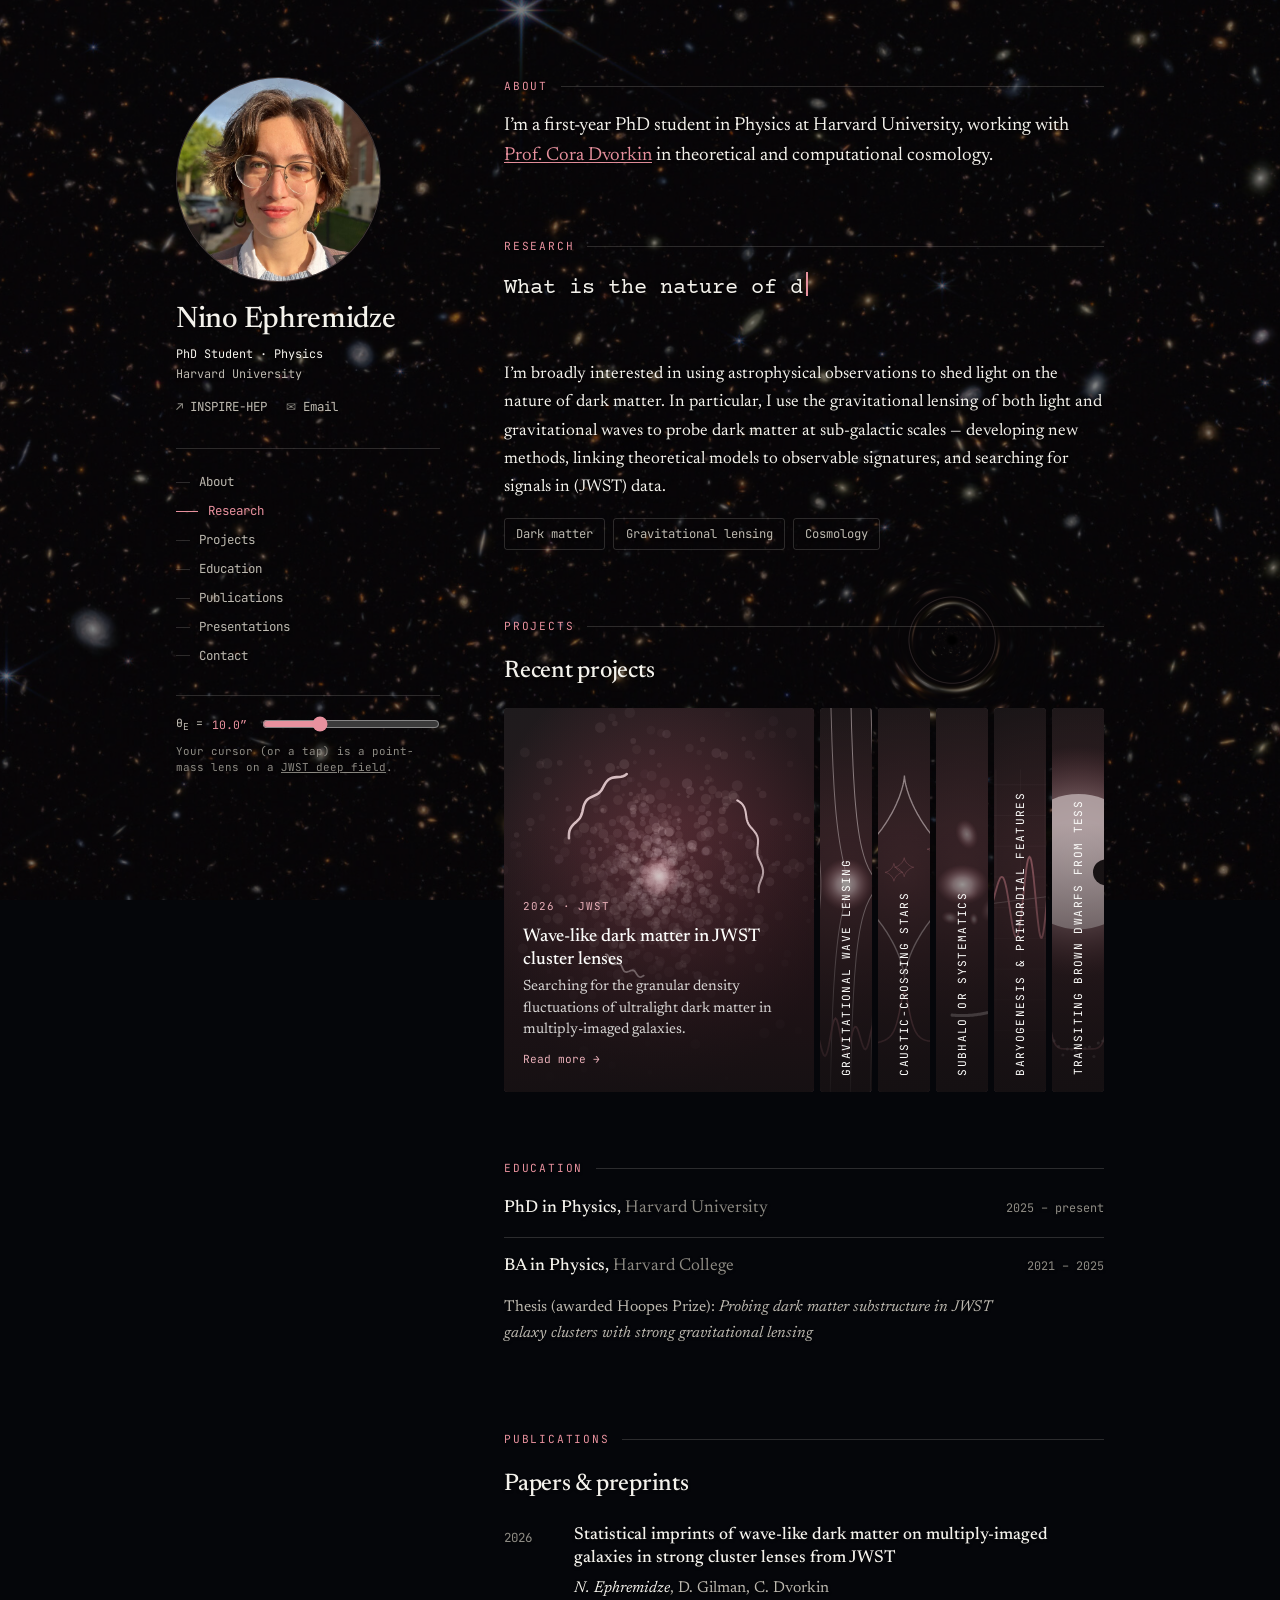
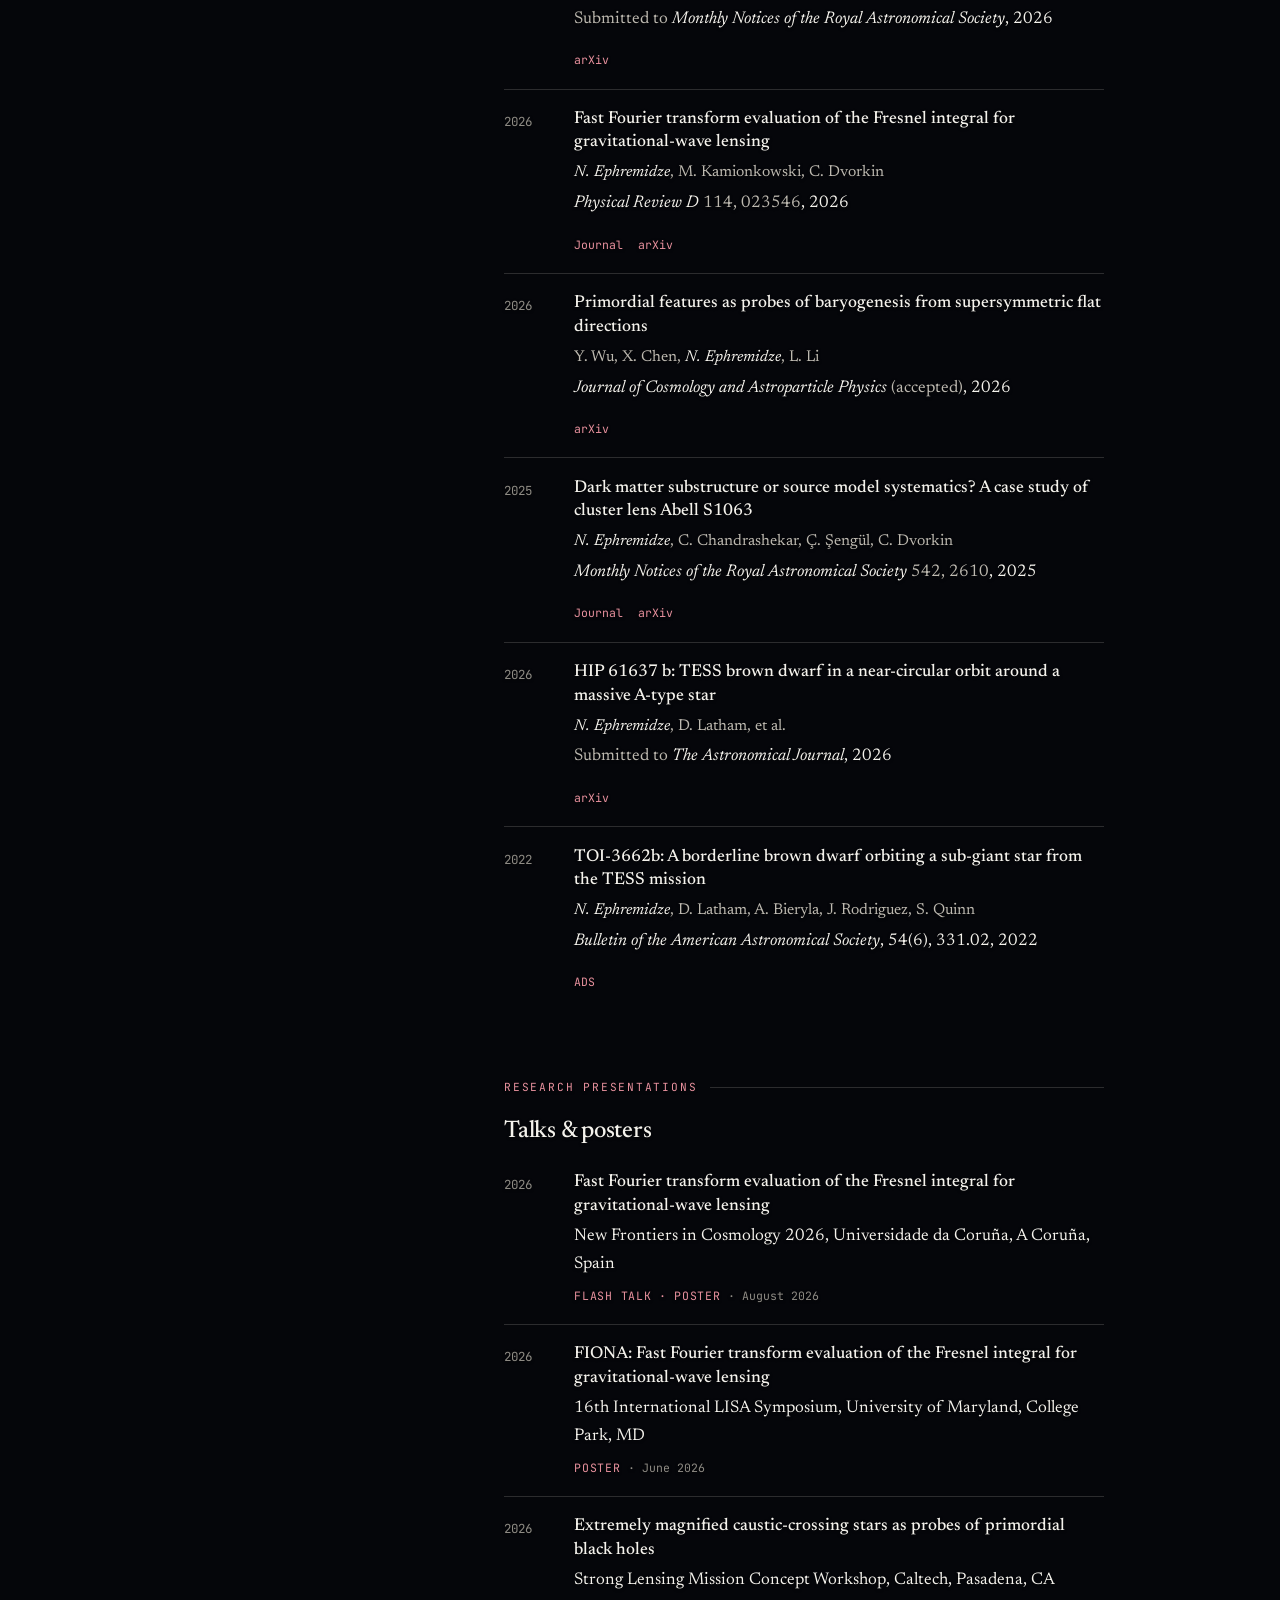
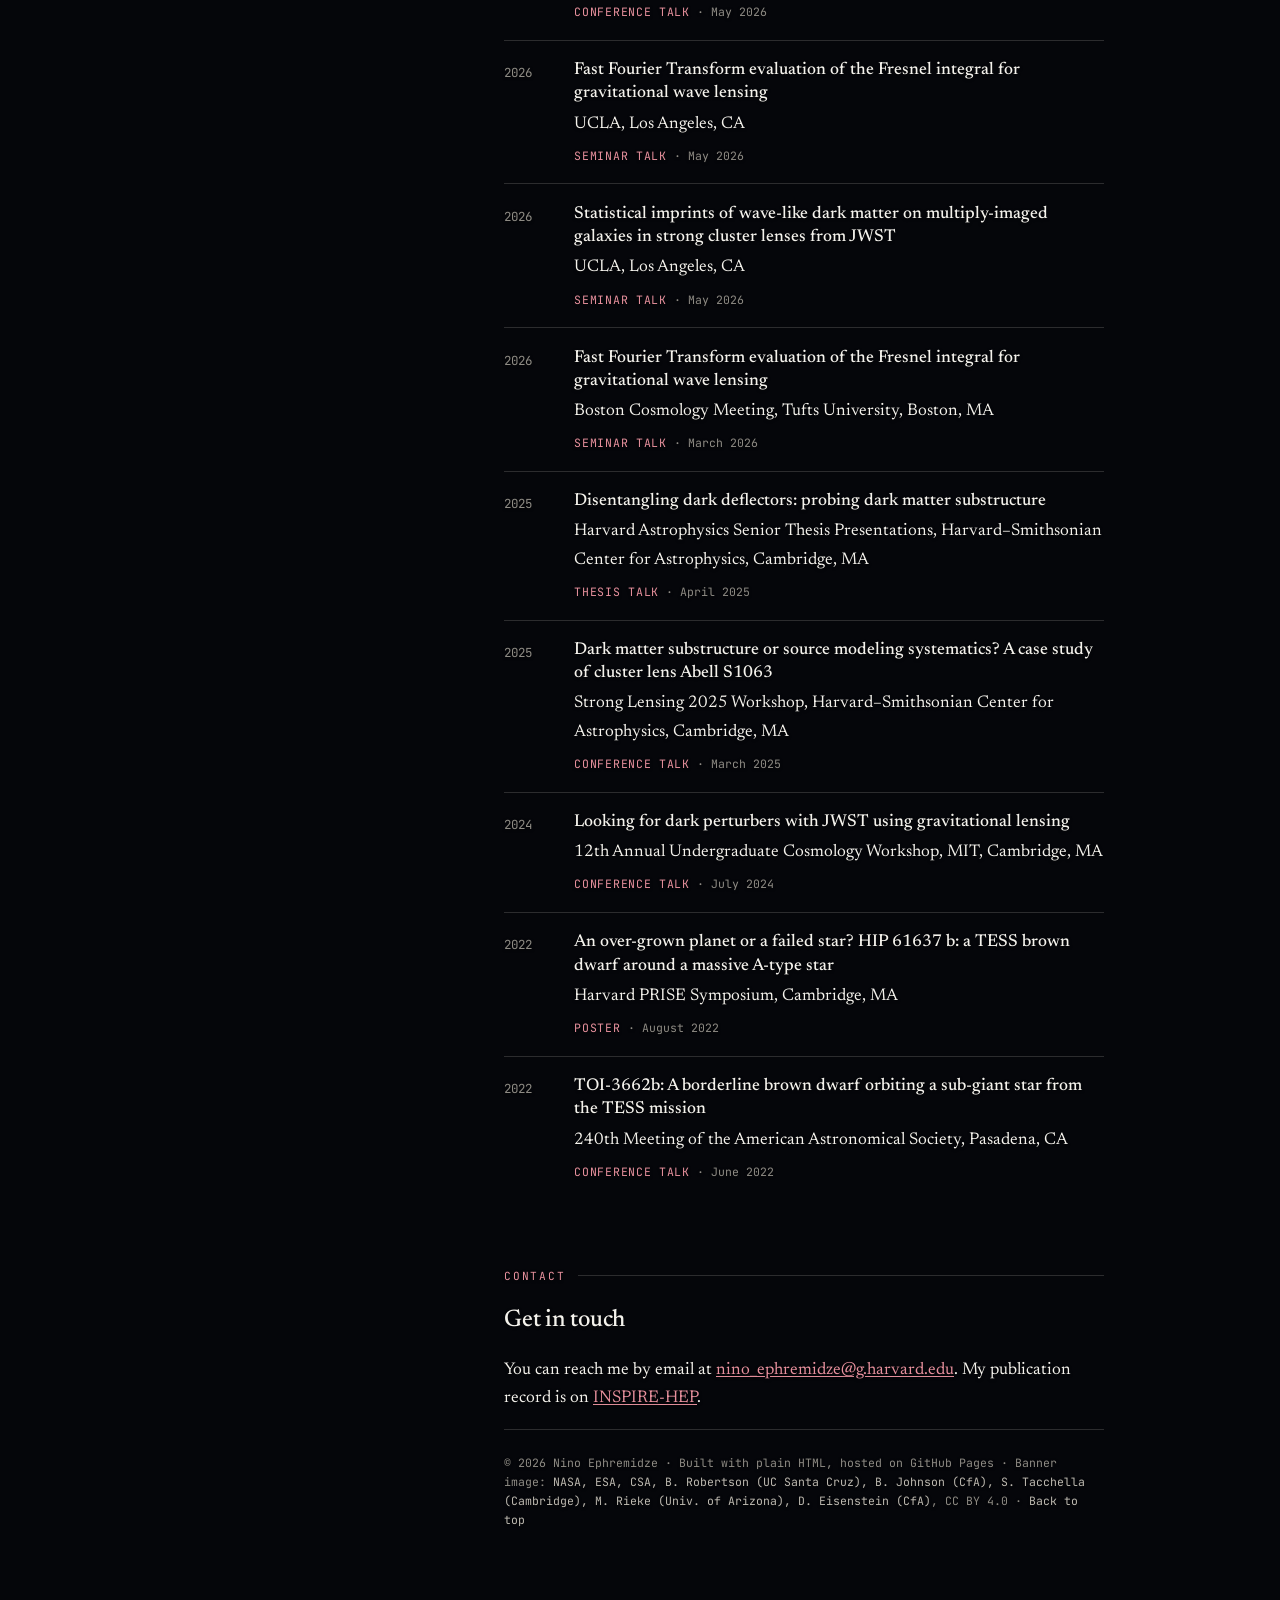
==== commit e75edc3f: "Make lensed JWST deep field the full-page background Fixed full-viewport WebGL canvas behind the who" ====
--- a/index.html
+++ b/index.html
@@ -19,13 +19,14 @@
 
 <style>
   :root{
-    --paper:   #FCFCFA;
-    --ink:     #1B1B19;
-    --muted:   #6E6E68;
-    --faint:   #9A9A92;
-    --line:    #E4E3DD;
-    --accent:  #8B2E3C;            /* garnet — change this to recolour the whole site */
-    --accent-soft: rgba(139,46,60,.07);
+    --paper:   #05060A;            /* page background behind the deep field */
+    --panel:   #0E0F15;            /* opaque surfaces (project dialog) */
+    --ink:     #F4F2EC;
+    --muted:   #BDB9B0;
+    --faint:   #8E8B84;
+    --line:    rgba(244,242,236,.16);
+    --accent:  #E8919E;            /* light garnet — change this to recolour the whole site */
+    --accent-soft: rgba(232,145,158,.1);
 
     --serif: "Newsreader", Georgia, "Times New Roman", serif;
     --mono:  "JetBrains Mono", ui-monospace, "SFMono-Regular", Menlo, monospace;
@@ -61,42 +62,31 @@
   }
   .skip:focus{ left:0; }
 
-  /* ---------- lensed deep-field banner ---------- */
-  .lensfield{
-    position:relative;
-    height:clamp(15rem, 40vh, 24rem);
-    background:#05060A;
-    overflow:hidden;
-    cursor:crosshair;
-    touch-action:pan-y;
-  }
-  .lensfield canvas{ position:absolute; inset:0; width:100%; height:100%; display:block; }
-  .lensfield.no-gl{ background:#05060A url(images/deep-field.jpg) center/cover; cursor:default; }
-  .lf-inner{
-    position:absolute; left:0; right:0; bottom:0;
-    max-width:64rem; margin:0 auto;
-    padding:0 clamp(1.5rem,5vw,3rem) 1rem;
-    display:flex; align-items:center; flex-wrap:wrap; gap:.6rem 1rem;
+  /* ---------- lensed deep-field background ---------- */
+  #lensfield{
+    position:fixed; inset:0;
+    width:100%; height:100vh; height:100lvh;
+    z-index:-1;
     pointer-events:none;
+    display:block;
+  }
+  html.no-gl body{ background:var(--paper) url(images/deep-field.jpg) center/cover fixed; }
+  html.no-gl #lensfield, html.no-gl .lf-hud{ display:none; }
+  .layout{ text-shadow:0 1px 3px rgba(0,0,0,.6); }   /* keeps text crisp over bright galaxies */
+
+  .lf-hud{
+    margin-top:1.6rem;
+    border-top:1px solid var(--line);
+    padding-top:1.1rem;
     font-family:var(--mono); font-size:.72rem;
-    color:rgba(252,252,250,.88);
-  }
-  .lf-inner > *{ pointer-events:auto; }
-  .lf-hud{
-    display:flex; align-items:center; gap:.55rem;
-    background:rgba(5,6,10,.6);
-    -webkit-backdrop-filter:blur(6px); backdrop-filter:blur(6px);
-    border:1px solid rgba(252,252,250,.14);
-    border-radius:3px;
-    padding:.35rem .7rem;
-  }
-  .lf-hud output{ min-width:3.6em; color:#F3C9CF; font-variant-numeric:tabular-nums; }
-  .lf-hud input{ width:7rem; accent-color:#E7AEB7; margin:0; }
-  .lf-hint{ margin:0; color:rgba(252,252,250,.55); }
-  .lf-credit{ margin-left:auto; color:rgba(252,252,250,.5); text-decoration:none; font-size:.66rem; }
-  .lf-credit:hover{ color:#F3C9CF; }
-  .no-gl .lf-hud, .no-gl .lf-hint{ display:none; }
-  @media (max-width:760px){ .lf-hint{ display:none; } }
+    color:var(--muted);
+  }
+  .lf-row{ display:flex; align-items:center; gap:.55rem; }
+  .lf-hud output{ min-width:3.6em; color:var(--accent); font-variant-numeric:tabular-nums; }
+  .lf-hud input{ flex:1; min-width:0; accent-color:var(--accent); margin:0; }
+  .lf-hint{ margin:.45rem 0 0; color:var(--faint); font-size:.68rem; line-height:1.5; }
+  .lf-hint a{ color:inherit; }
+  .lf-hint a:hover{ color:var(--accent); }
 
   /* ---------- layout ---------- */
   .layout{
@@ -333,6 +323,7 @@
     overflow:hidden;
     cursor:pointer;
     background:#1E1B1D;
+    box-shadow:inset 0 0 0 1px var(--line);
     color:#FCFCFA;
     font:inherit; text-align:left;
     transition:flex-grow .5s cubic-bezier(.3,.7,.2,1);
@@ -375,10 +366,10 @@
     width:min(40rem, calc(100vw - 2rem));
     max-height:calc(100vh - 2rem);
     padding:0; border:1px solid var(--line); border-radius:6px;
-    background:var(--paper); color:var(--ink);
-    box-shadow:0 20px 60px rgba(0,0,0,.25);
-  }
-  .proj-dialog::backdrop{ background:rgba(27,27,25,.55); }
+    background:var(--panel); color:var(--ink);
+    box-shadow:0 20px 60px rgba(0,0,0,.6);
+  }
+  .proj-dialog::backdrop{ background:rgba(3,4,8,.7); }
   .proj-dialog[open]{ animation:dlg-in .25s ease; }
   @keyframes dlg-in{ from{ opacity:0; transform:translateY(12px); } }
   .proj-dialog .d-img{ display:block; width:100%; aspect-ratio:16/8; object-fit:cover; background:#1E1B1D; }
@@ -445,20 +436,8 @@
 <body>
 <a class="skip" href="#about">Skip to content</a>
 
-<!-- Interactive JWST deep field: the cursor is a point-mass lens.
-     EDIT: change the default Einstein radius with the slider's value="…" (arcsec). -->
-<header class="lensfield" id="lensfield" aria-label="Interactive JWST deep field — move the cursor to gravitationally lens the galaxies">
-  <canvas aria-hidden="true"></canvas>
-  <div class="lf-inner">
-    <div class="lf-hud">
-      <label for="lf-theta">θ<sub>E</sub> =</label>
-      <output id="lf-out" for="lf-theta">10.0″</output>
-      <input id="lf-theta" type="range" min="1" max="30" step="0.5" value="10" aria-label="Einstein radius in arcseconds">
-    </div>
-    <p class="lf-hint">Point-mass lens · follows your cursor</p>
-    <a class="lf-credit" href="https://esawebb.org/images/weic2406d/">JWST/NIRCam · GOODS-North · NASA, ESA, CSA, JADES</a>
-  </div>
-</header>
+<!-- Interactive JWST deep-field background: the cursor is a point-mass lens. -->
+<canvas id="lensfield" aria-hidden="true"></canvas>
 
 <div class="layout">
 
@@ -486,6 +465,17 @@
       <a href="#talks">Presentations</a>
       <a href="#contact">Contact</a>
     </nav>
+
+    <!-- EDIT: default Einstein radius is the slider's value="…" (arcsec). -->
+    <div class="lf-hud">
+      <div class="lf-row">
+        <label for="lf-theta">θ<sub>E</sub> =</label>
+        <output id="lf-out" for="lf-theta">10.0″</output>
+        <input id="lf-theta" type="range" min="1" max="30" step="0.5" value="10" aria-label="Einstein radius in arcseconds">
+      </div>
+      <p class="lf-hint">Your cursor (or a tap) is a point-mass lens on a
+        <a href="https://esawebb.org/images/weic2406d/">JWST deep field</a>.</p>
+    </div>
   </aside>
 
   <!-- ============== CONTENT ============== -->
@@ -913,29 +903,30 @@
     setTimeout(() => el.classList.add('in'), 80 + i * 90);
   });
 
-  // Lensed deep field — exact point-mass lens equation evaluated per pixel on
-  // the GPU: beta = theta - thetaE^2 (theta - thetaL) / |theta - thetaL|^2.
+  // Lensed deep-field background — exact point-mass lens equation evaluated
+  // per pixel on the GPU: beta = theta - thetaE^2 (theta - thetaL) / |theta - thetaL|^2.
   // Surface brightness is conserved, so each pixel just samples the unlensed
   // image at beta. The source plane is mirror-tiled so far-away rays land on
   // more galaxies instead of black.
   (function(){
-    const box = document.getElementById('lensfield');
-    if (!box) return;
-    const canvas = box.querySelector('canvas');
+    const canvas = document.getElementById('lensfield');
+    if (!canvas) return;
     const slider = document.getElementById('lf-theta');
     const out = document.getElementById('lf-out');
+    const noGL = () => document.documentElement.classList.add('no-gl');
     const gl = canvas.getContext('webgl2', { antialias:false }) || canvas.getContext('webgl', { antialias:false });
-    if (!gl){ box.classList.add('no-gl'); return; }
+    if (!gl){ noGL(); return; }
 
     // GOODS-N (ESA/Webb weic2406d): 8.11' across, resized to 2800 px wide.
     const IMG_W = 2800, IMG_H = 1356, ARCSEC_PER_IMG_PX = 8.11 * 60 / IMG_W;
     const MIN_ZOOM = 0.75;  // CSS px per image px: big enough that arcs read clearly
+    const DIM = 0.5;        // EDIT: background brightness (1 = full) — lower if text is hard to read
 
     const vs = 'attribute vec2 p; void main(){ gl_Position = vec4(p, 0.0, 1.0); }';
     const fs = `precision highp float;
       uniform sampler2D u_tex;
       uniform vec2 u_res, u_lens, u_off, u_img;
-      uniform float u_te, u_dpr;
+      uniform float u_te, u_dpr, u_dim;
       void main(){
         vec2 p = vec2(gl_FragCoord.x, u_res.y - gl_FragCoord.y);
         vec2 d = p - u_lens;
@@ -945,15 +936,15 @@
         vec3 col = texture2D(u_tex, uv).rgb;
         col *= smoothstep(0.06, 0.18, r / u_te);              // hide the noisy core
         float ring = 1.0 - smoothstep(0.0, 1.1 * u_dpr, abs(r - u_te));
-        col = mix(col, vec3(1.0, 0.82, 0.86), ring * 0.2);     // faint Einstein ring marker
-        gl_FragColor = vec4(col, 1.0);
+        col = mix(col, vec3(1.0, 0.82, 0.86), ring * 0.25);    // faint Einstein ring marker
+        gl_FragColor = vec4(col * u_dim, 1.0);
       }`;
     function sh(type, src){ const s = gl.createShader(type); gl.shaderSource(s, src); gl.compileShader(s); return s; }
     const prog = gl.createProgram();
     gl.attachShader(prog, sh(gl.VERTEX_SHADER, vs));
     gl.attachShader(prog, sh(gl.FRAGMENT_SHADER, fs));
     gl.linkProgram(prog);
-    if (!gl.getProgramParameter(prog, gl.LINK_STATUS)){ box.classList.add('no-gl'); return; }
+    if (!gl.getProgramParameter(prog, gl.LINK_STATUS)){ noGL(); return; }
     gl.useProgram(prog);
     gl.bindBuffer(gl.ARRAY_BUFFER, gl.createBuffer());
     gl.bufferData(gl.ARRAY_BUFFER, new Float32Array([-1,-1, 1,-1, -1,1, 1,1]), gl.STATIC_DRAW);
@@ -961,9 +952,9 @@
     gl.enableVertexAttribArray(loc);
     gl.vertexAttribPointer(loc, 2, gl.FLOAT, false, 0, 0);
     const U = n => gl.getUniformLocation(prog, n);
-    const u = { res:U('u_res'), lens:U('u_lens'), off:U('u_off'), img:U('u_img'), te:U('u_te'), dpr:U('u_dpr') };
-
-    let ready = false, raf = 0, visible = true;
+    const u = { res:U('u_res'), lens:U('u_lens'), off:U('u_off'), img:U('u_img'), te:U('u_te'), dpr:U('u_dpr'), dim:U('u_dim') };
+
+    let ready = false, raf = 0;
     const img = new Image();
     img.onload = () => {
       gl.bindTexture(gl.TEXTURE_2D, gl.createTexture());
@@ -976,20 +967,20 @@
       gl.texParameteri(gl.TEXTURE_2D, gl.TEXTURE_WRAP_T, gl.CLAMP_TO_EDGE);
       ready = true; wake();
     };
-    img.onerror = () => box.classList.add('no-gl');
+    img.onerror = noGL;
     img.src = 'images/deep-field.jpg';
 
     // geometry (CSS px), recomputed on resize
     let W = 0, H = 0, dpr = 1, zoom = 1;
     function resize(){
-      const r = box.getBoundingClientRect();
-      W = r.width; H = r.height; dpr = Math.min(window.devicePixelRatio || 1, 2);
+      W = canvas.clientWidth; H = canvas.clientHeight;
+      dpr = Math.min(window.devicePixelRatio || 1, 1.5);   // full-screen shader: cap the pixel count
       canvas.width = Math.round(W * dpr); canvas.height = Math.round(H * dpr);
       gl.viewport(0, 0, canvas.width, canvas.height);
       zoom = Math.max(W / IMG_W, H / IMG_H, MIN_ZOOM);
       wake();
     }
-    new ResizeObserver(resize).observe(box);
+    new ResizeObserver(resize).observe(canvas);
 
     let thetaE = parseFloat(slider.value);   // arcsec
     function setTheta(){
@@ -999,20 +990,13 @@
     }
     slider.addEventListener('input', setTheta); setTheta();
 
-    // lens position: follows the pointer, otherwise wanders slowly
+    // lens position (viewport CSS px): follows the pointer anywhere on the
+    // page, a tap on touch screens, otherwise wanders slowly
     const reduce = matchMedia('(prefers-reduced-motion: reduce)').matches;
     let pointer = null, lx = null, ly = null, t0 = performance.now(), last = t0;
-    box.addEventListener('pointermove', e => {
-      if (e.target.closest('.lf-inner > *')) return;    // don't chase the slider
-      const r = box.getBoundingClientRect();
-      pointer = { x: e.clientX - r.left, y: e.clientY - r.top }; wake();
-    });
-    box.addEventListener('pointerdown', e => {
-      if (e.pointerType === 'mouse' || e.target.closest('.lf-inner > *')) return;
-      const r = box.getBoundingClientRect();
-      pointer = { x: e.clientX - r.left, y: e.clientY - r.top }; wake();
-    });
-    box.addEventListener('pointerleave', e => { if (e.pointerType === 'mouse') pointer = null; wake(); });
+    addEventListener('pointermove', e => { if (e.pointerType !== 'touch'){ pointer = { x:e.clientX, y:e.clientY }; wake(); } });
+    addEventListener('pointerdown', e => { if (e.pointerType === 'touch'){ pointer = { x:e.clientX, y:e.clientY }; wake(); } });
+    document.documentElement.addEventListener('mouseleave', () => { pointer = null; wake(); });
 
     function target(t){
       if (pointer) return pointer;
@@ -1021,8 +1005,7 @@
       return { x: W * (0.5 + 0.33 * Math.sin(s * 0.11)), y: H * (0.5 + 0.28 * Math.sin(s * 0.17 + 1)) };
     }
 
-    new IntersectionObserver(es => { visible = es[0].isIntersecting; wake(); }).observe(box);
-    function wake(){ if (!raf && ready && visible) raf = requestAnimationFrame(frame); }
+    function wake(){ if (!raf && ready) raf = requestAnimationFrame(frame); }
     function frame(now){
       raf = 0;
       const dt = Math.min((now - last) / 1000, 0.1); last = now;
@@ -1039,6 +1022,7 @@
       gl.uniform2f(u.img, iw * dpr, ih * dpr);
       gl.uniform1f(u.te, tePx * dpr);
       gl.uniform1f(u.dpr, dpr);
+      gl.uniform1f(u.dim, DIM);
       gl.drawArrays(gl.TRIANGLE_STRIP, 0, 4);
 
       const settled = Math.hypot(g.x - lx, g.y - ly) < 0.05;
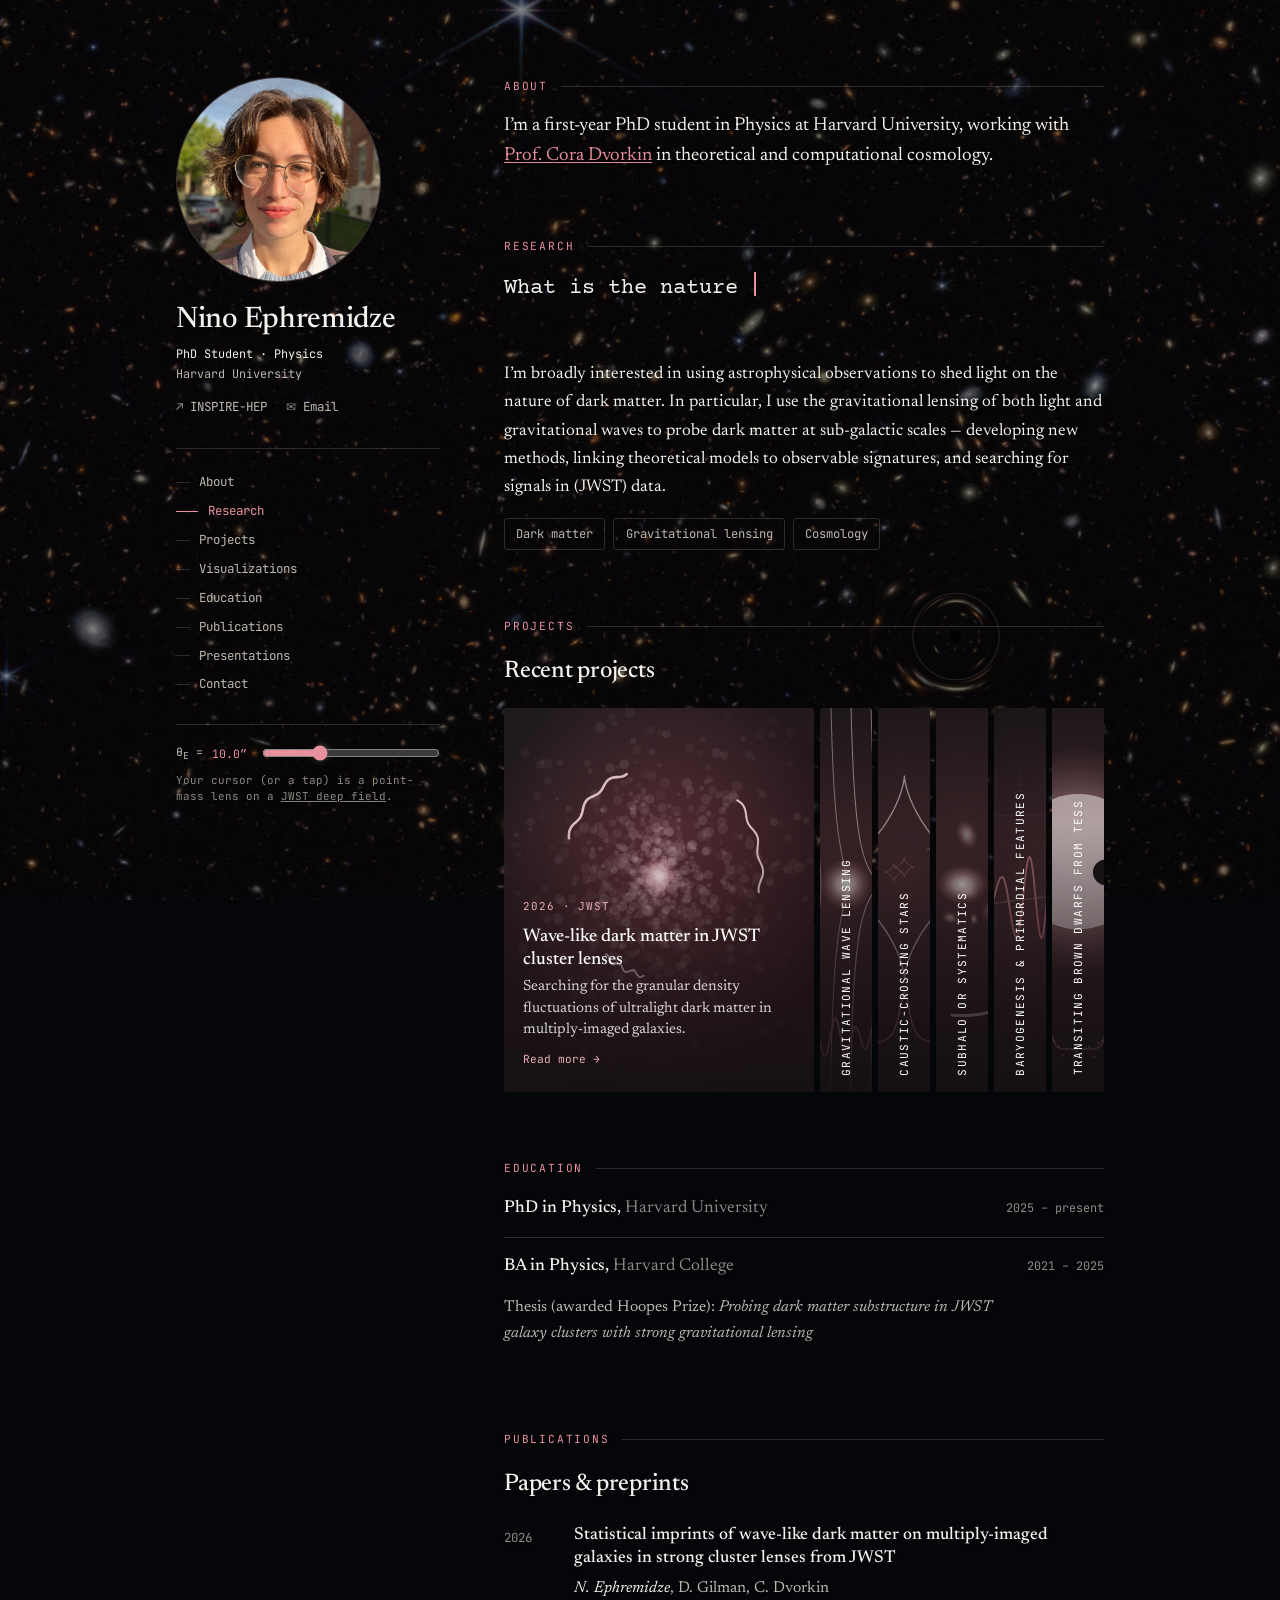
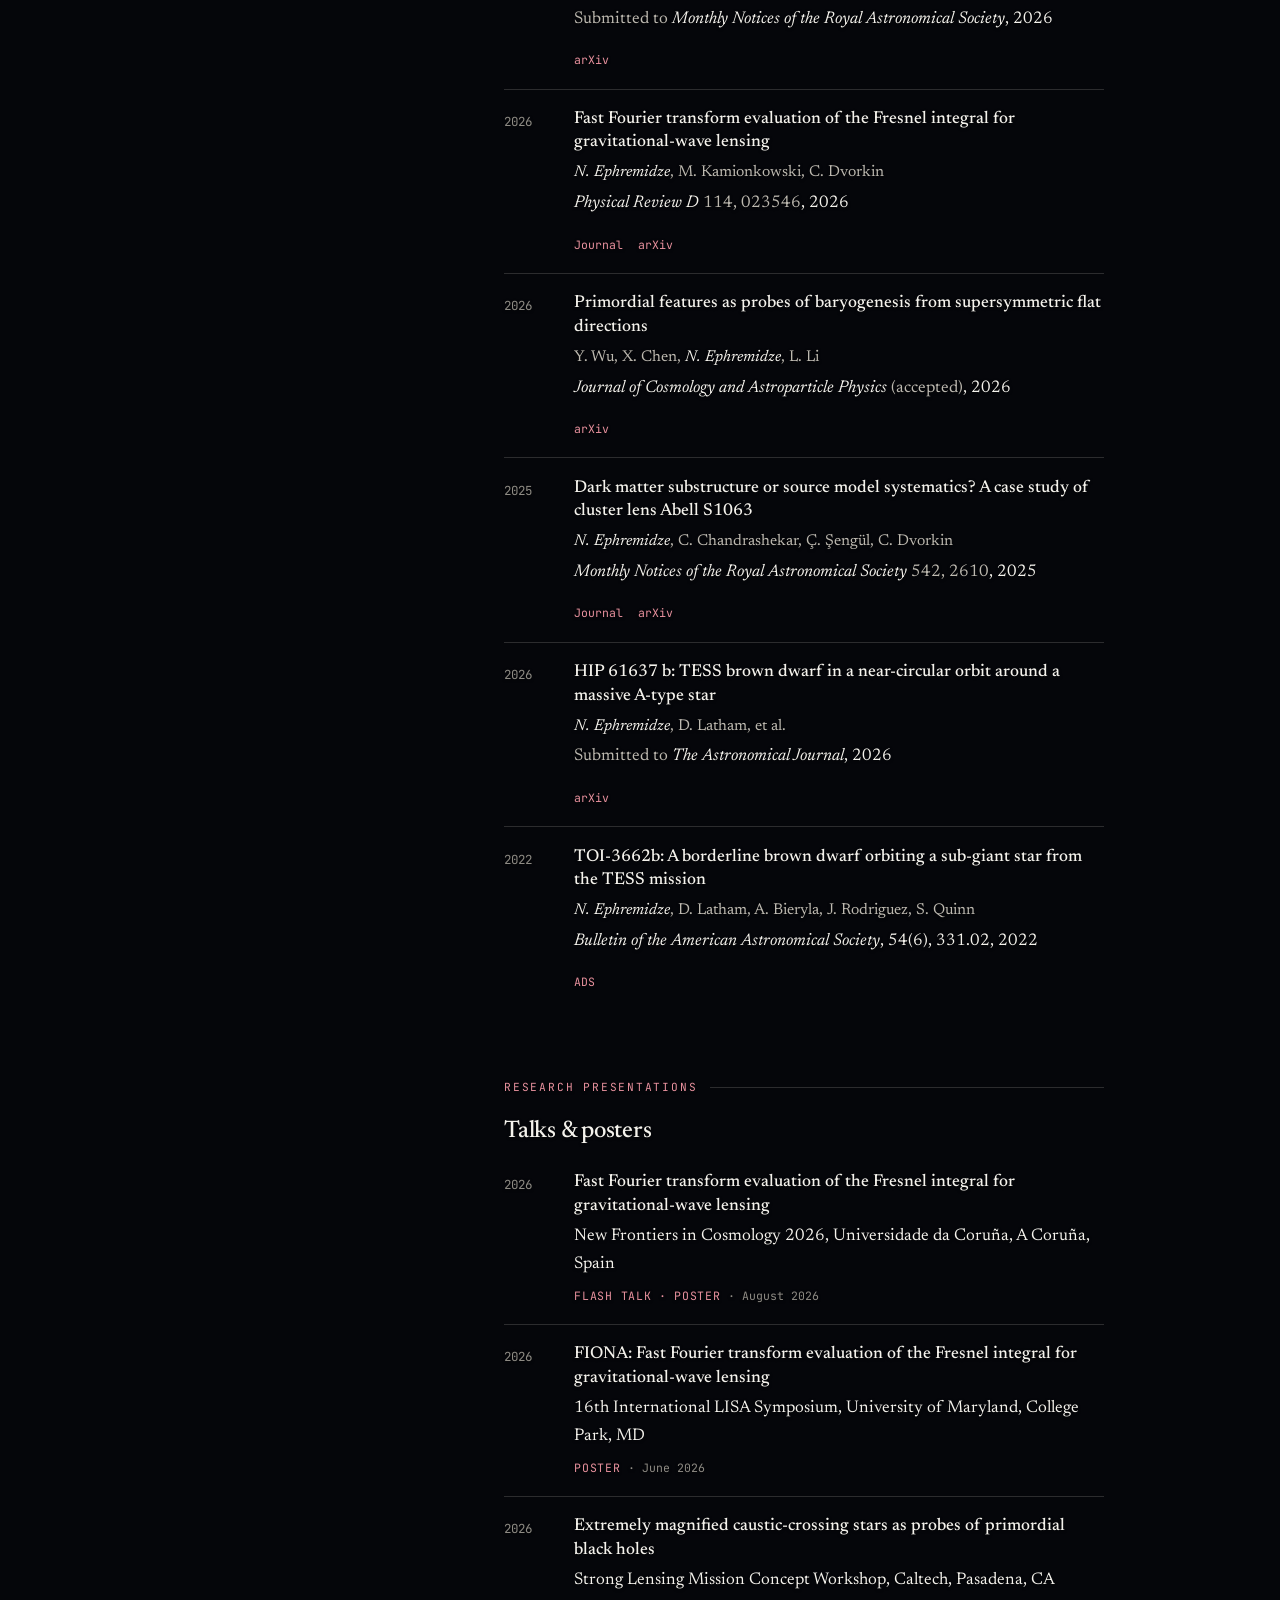
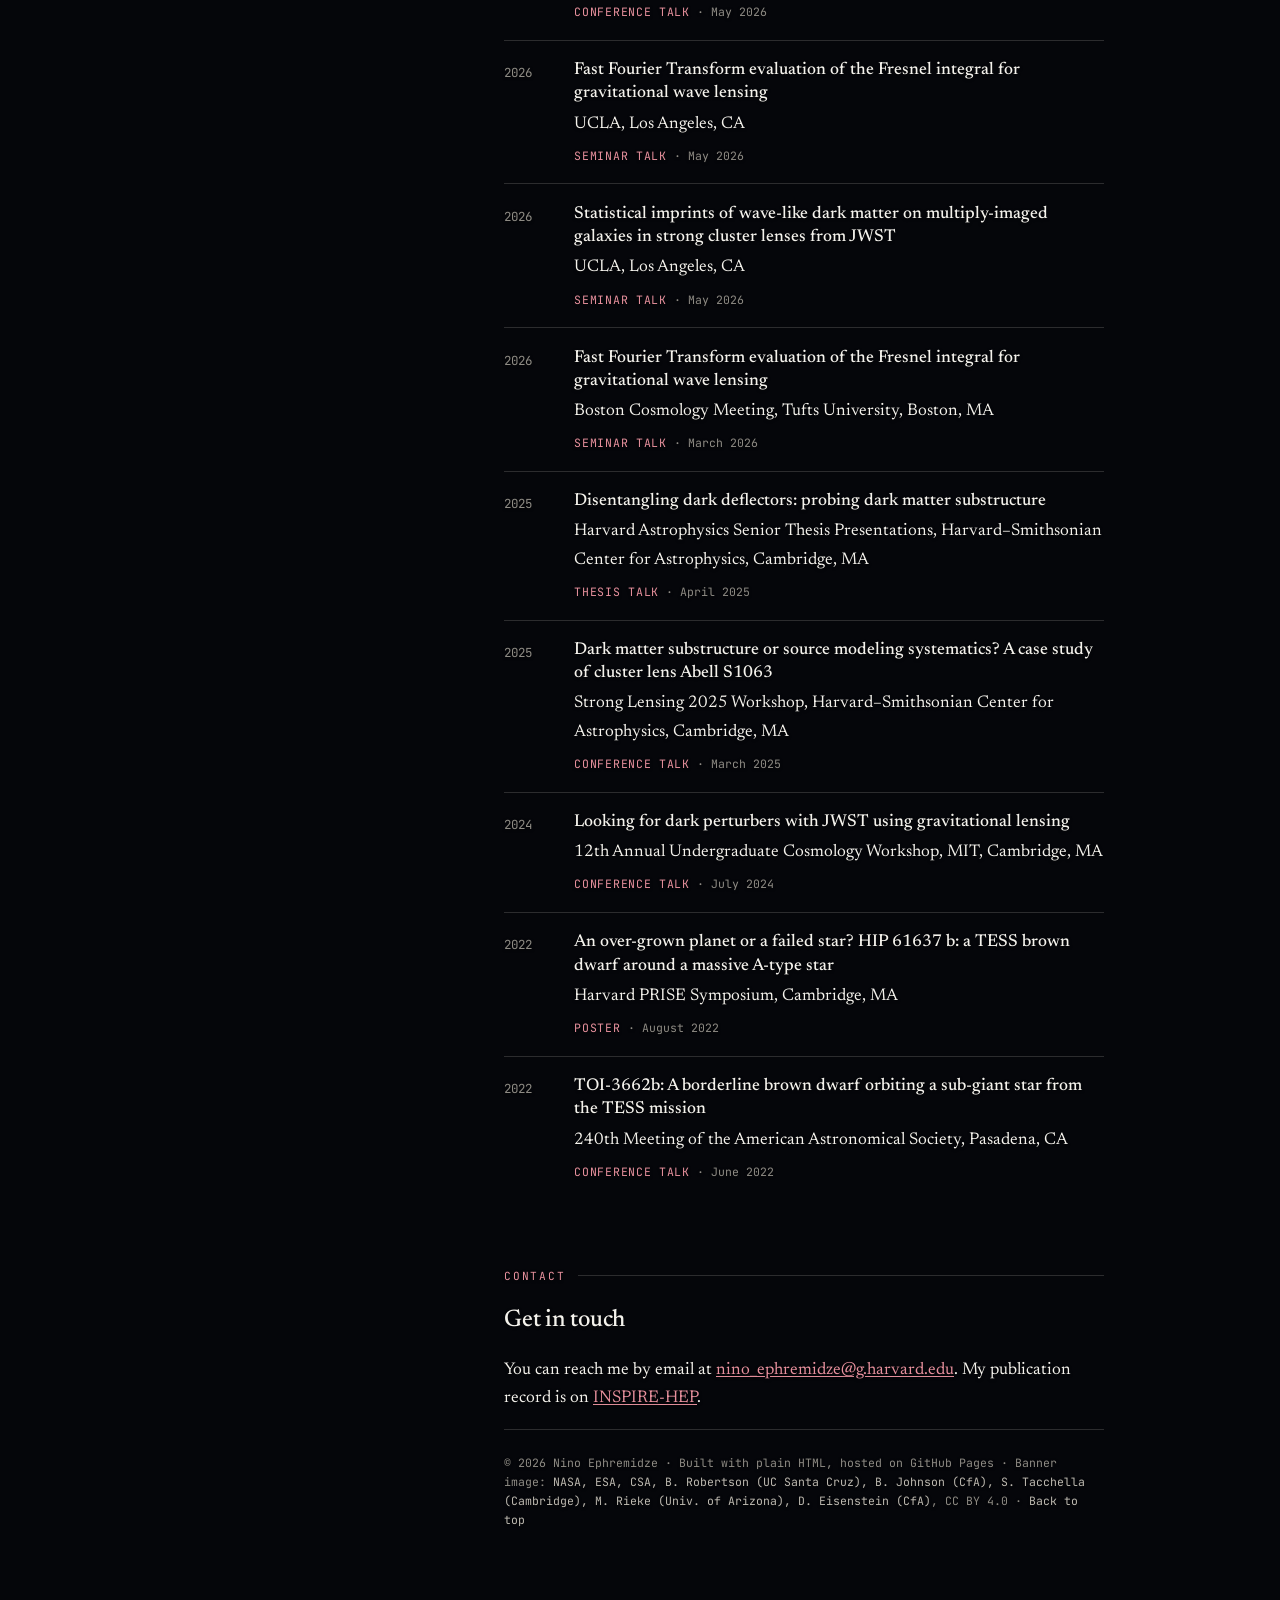
==== commit 6f0e430e: "Add lensing visualizations: cluster and GW lensing GIFs and interactive pages Co-Authored-By: Claude" ====
--- a/index.html
+++ b/index.html
@@ -460,6 +460,7 @@
       <a href="#about">About</a>
       <a href="#research">Research</a>
       <a href="#projects">Projects</a>
+      <a href="lensing/">Visualizations</a>
       <a href="#education">Education</a>
       <a href="#publications">Publications</a>
       <a href="#talks">Presentations</a>
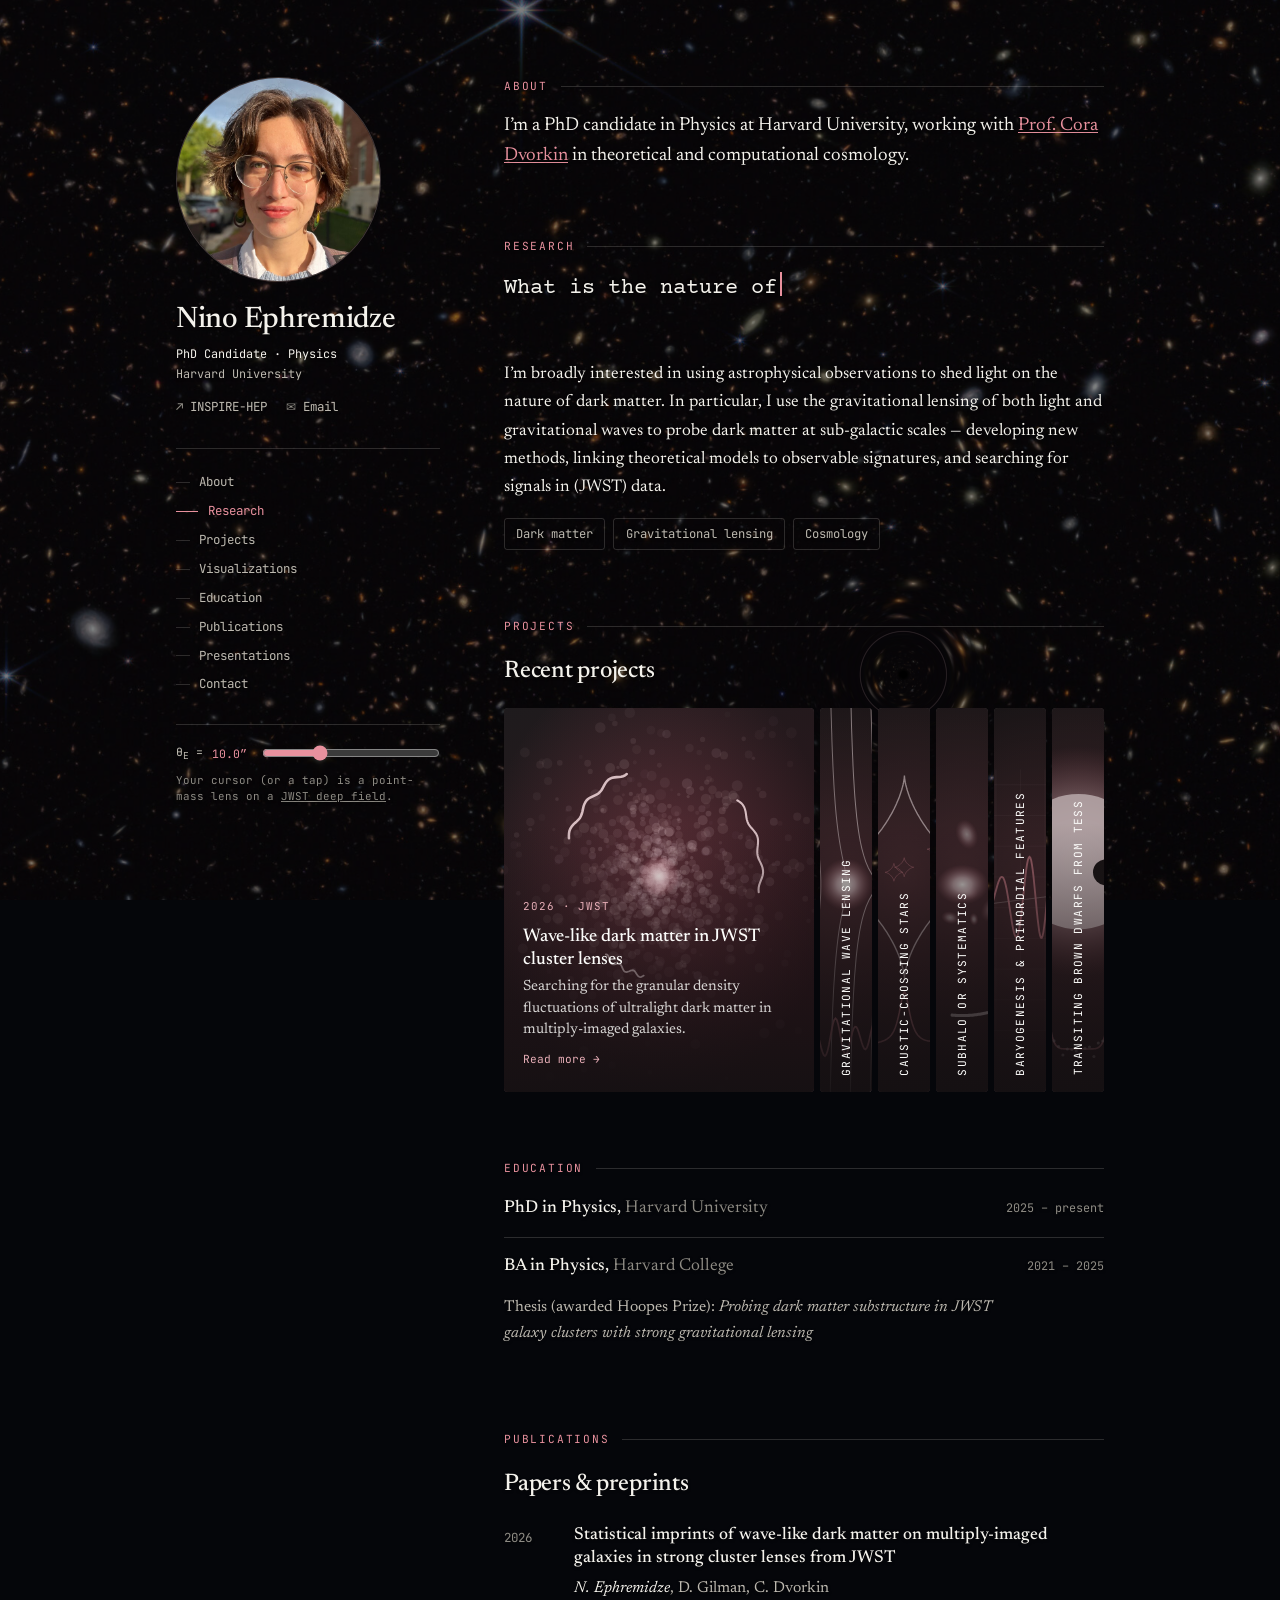
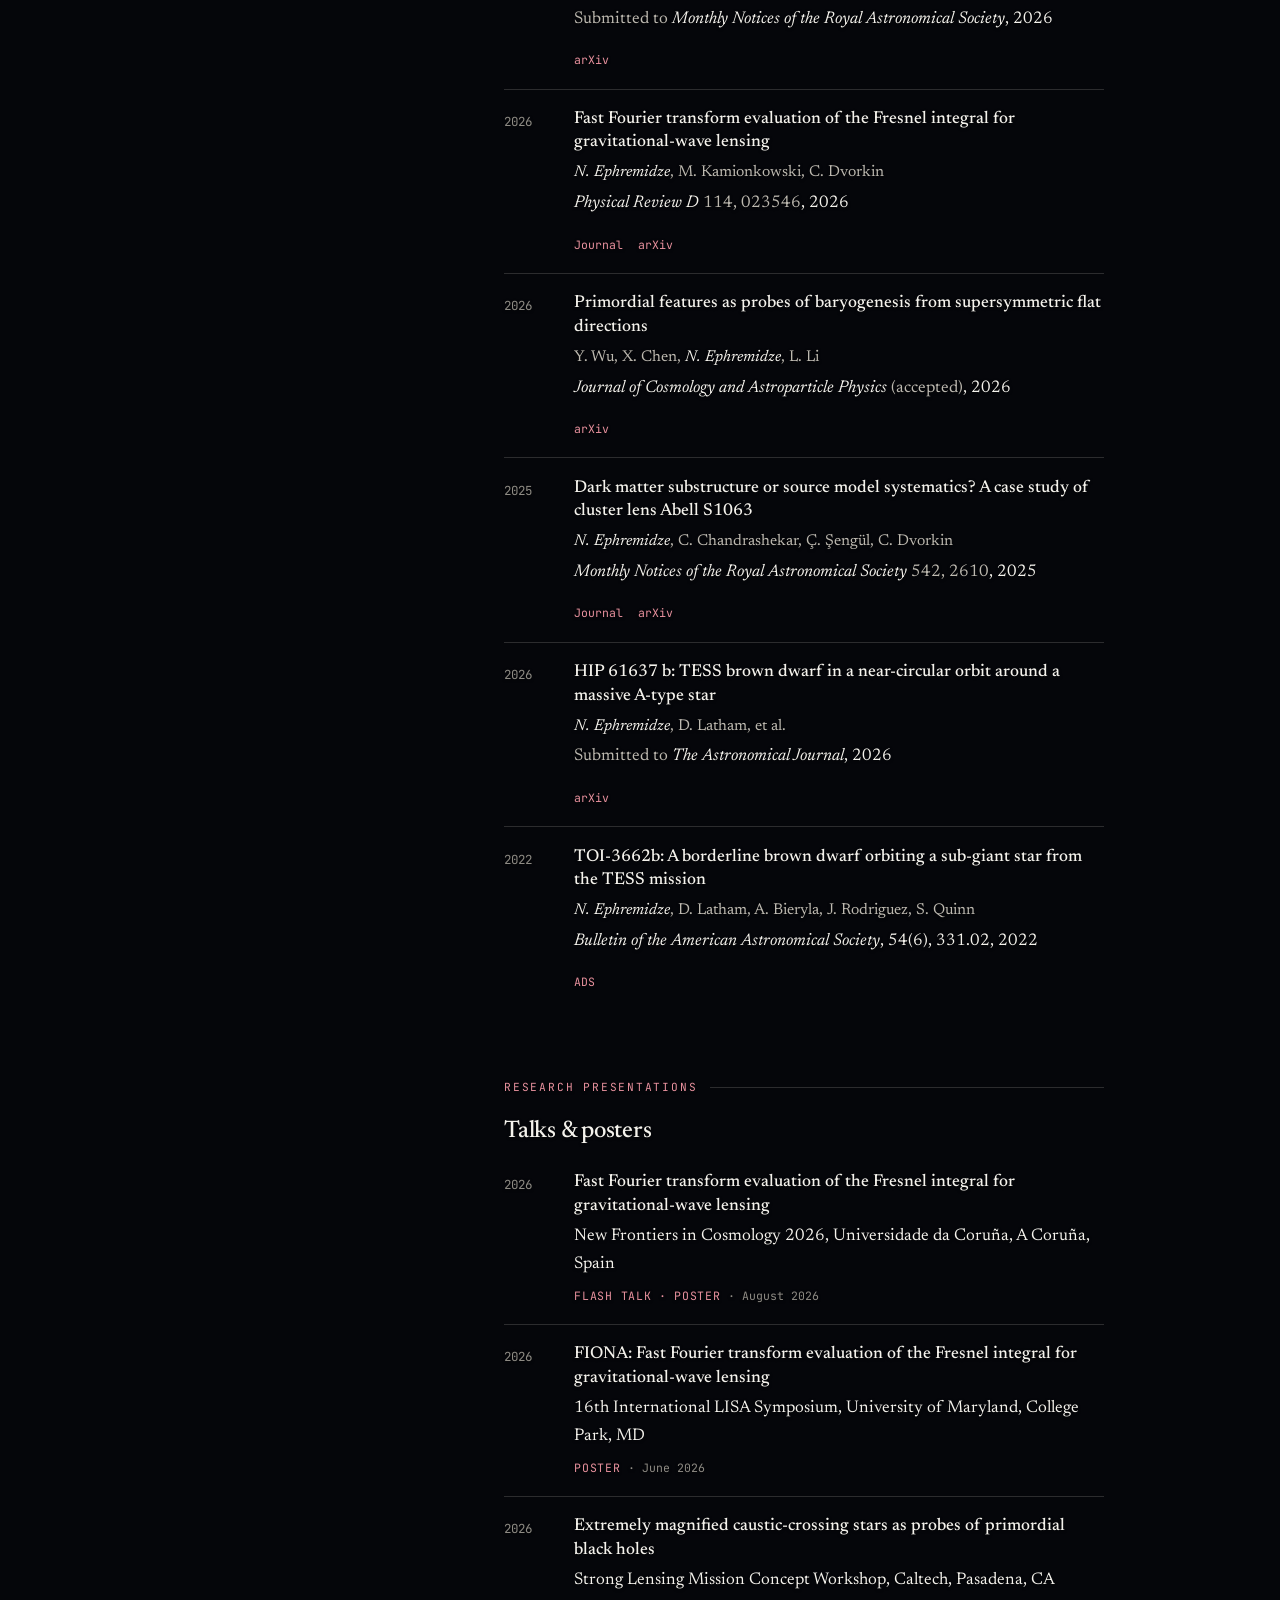
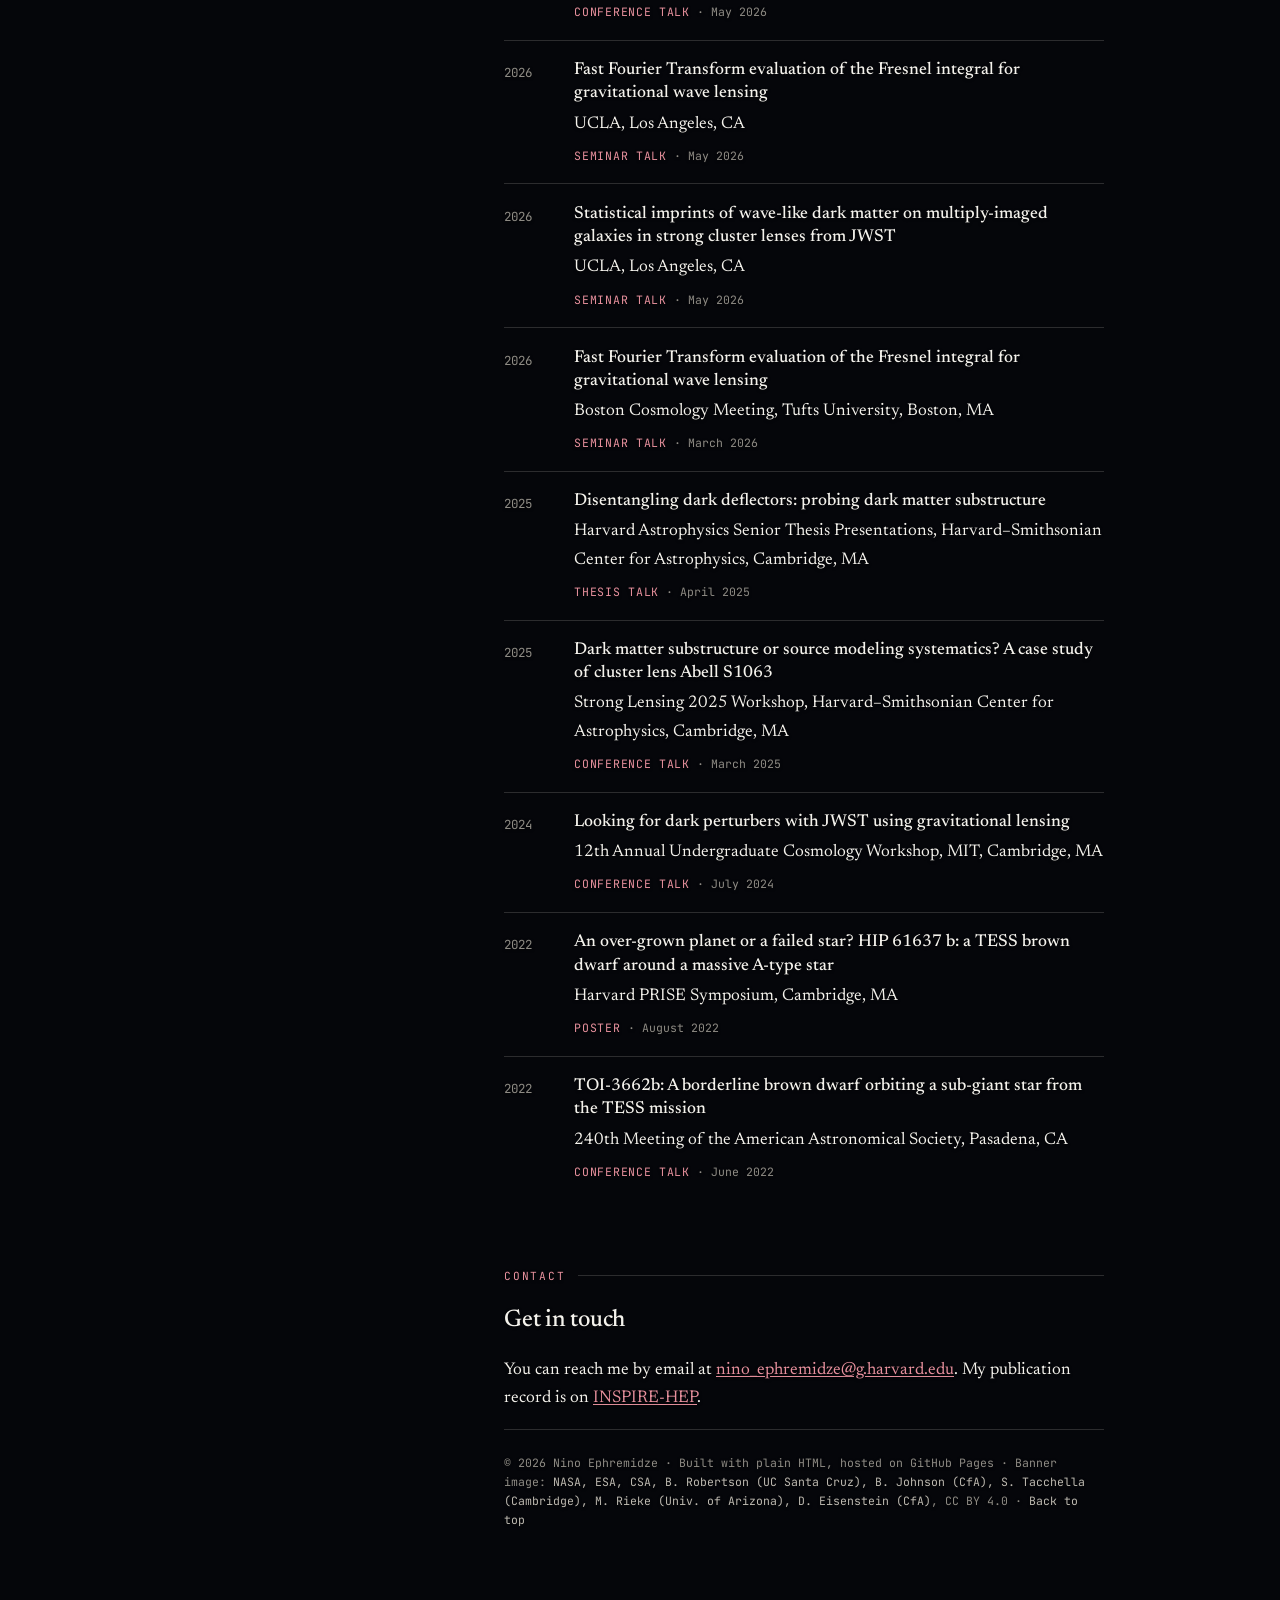
==== commit cf8453a3: "Update title to PhD Candidate Co-Authored-By: Claude Opus 5.5 <noreply@anthropic.com>" ====
--- a/index.html
+++ b/index.html
@@ -11,7 +11,7 @@
 <meta charset="utf-8">
 <meta name="viewport" content="width=device-width, initial-scale=1">
 <title>Nino Ephremidze</title>
-<meta name="description" content="Nino Ephremidze — PhD student in Physics at Harvard University. Research in theoretical and computational cosmology: gravitational lensing, dark matter, and the early universe.">
+<meta name="description" content="Nino Ephremidze — PhD candidate in Physics at Harvard University. Research in theoretical and computational cosmology: gravitational lensing, dark matter, and the early universe.">
 
 <link rel="preconnect" href="https://fonts.googleapis.com">
 <link rel="preconnect" href="https://fonts.gstatic.com" crossorigin>
@@ -446,7 +446,7 @@
     <img class="avatar" src="nino_photo.jpg?v=4" alt="Nino Ephremidze">
 
     <h1 class="name">Nino Ephremidze</h1>
-    <p class="role">PhD Student · Physics</p>
+    <p class="role">PhD Candidate · Physics</p>
     <p class="affil">Harvard University</p>
 
     <div class="links">
@@ -485,7 +485,7 @@
     <section class="section reveal" id="about">
       <p class="eyebrow">About</p>
       <!-- EDIT: I drafted this from your papers — please adjust to taste. -->
-      <p class="lead">I’m a first-year PhD student in Physics at Harvard University,
+      <p class="lead">I’m a PhD candidate in Physics at Harvard University,
         working with <a class="inline" href="https://dvorkin.physics.harvard.edu/">Prof. Cora Dvorkin</a>
         in theoretical and computational cosmology.</p>
     </section>
